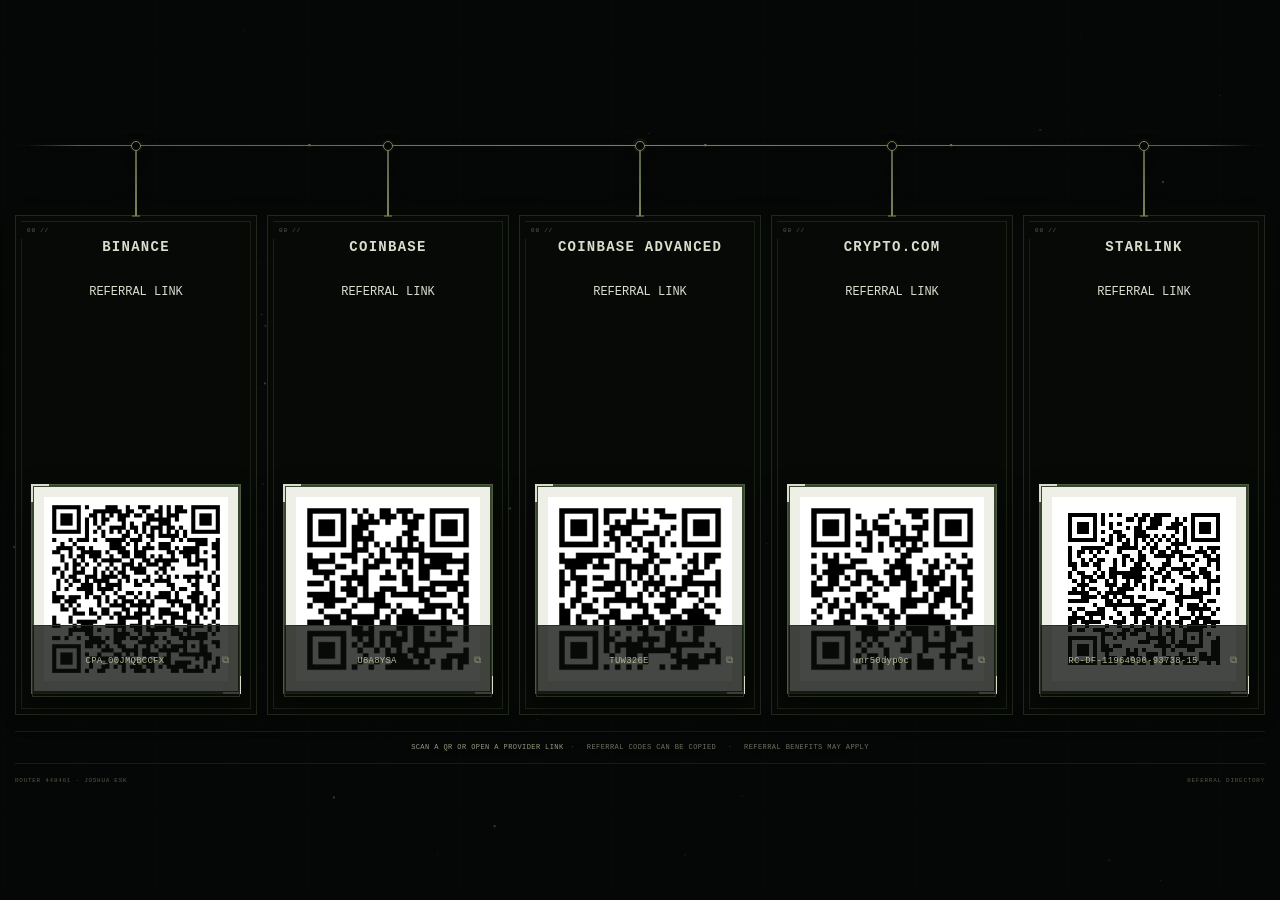
==== index.html @ d1a6f7de "Wire advanced visual interactions into site" ====
<!doctype html><html lang="en"><head><meta charset="utf-8"><meta name="viewport" content="width=device-width,initial-scale=1,viewport-fit=cover"><meta name="theme-color" content="#050706"><meta name="description" content="ROUTER 448461 referral directory. Scan or click a provider card to open provider links; referral codes can be copied directly."><link rel="canonical" href="https://router448461.com/"><meta property="og:title" content="ROUTER 448461"><meta property="og:description" content="Referral directory for provider links and referral codes."><meta property="og:type" content="website"><meta property="og:url" content="https://router448461.com/"><meta property="og:image" content="/og-image.svg"><meta property="og:image:alt" content="ROUTER 448461 referral directory network"><meta name="twitter:card" content="summary_large_image"><meta name="twitter:title" content="ROUTER 448461"><meta name="twitter:description" content="Referral directory for provider links and referral codes."><meta name="twitter:image" content="/og-image.svg"><link rel="stylesheet" href="/style.css"><link rel="stylesheet" href="/advanced.css"><link rel="icon" href="icon.svg" type="image/svg+xml"><link rel="apple-touch-icon" href="icon.svg"><title>ROUTER 448461</title></head><body><div class="scene" aria-hidden="true"><canvas id="net"></canvas></div><div class="shell"><main class="main"><section class="network" aria-label="Referral network"><div class="trunk"></div><div class="hub"></div><div class="cards"><article class="card"><span class="branch"></span><div class="inner"><div class="name">BINANCE</div><div class="type">REFERRAL LINK</div><div class="qr-wrap"><a class="qrplate" href="https://www.binance.com/activity/referral-entry/CPA?ref=CPA_00JMQBCCFX&utm_medium=app_share_link_sms" target="_blank" rel="noopener noreferrer" aria-label="Open Binance referral"><img src="qr/binance.png" alt="Binance referral QR"></a></div><button class="code" type="button" data-code="CPA_00JMQBCCFX" aria-label="Copy Binance referral code">CPA_00JMQBCCFX</button></div></article><article class="card"><span class="branch"></span><div class="inner"><div class="name">COINBASE</div><div class="type">REFERRAL LINK</div><div class="qr-wrap"><a class="qrplate" href="https://coinbase.com/join/U8A8YSA" target="_blank" rel="noopener noreferrer" aria-label="Open Coinbase referral"><img src="qr/coinbase.png" alt="Coinbase referral QR"></a></div><button class="code" type="button" data-code="U8A8YSA" aria-label="Copy Coinbase referral code">U8A8YSA</button></div></article><article class="card"><span class="branch"></span><div class="inner"><div class="name">COINBASE ADVANCED</div><div class="type">REFERRAL LINK</div><div class="qr-wrap"><a class="qrplate" href="https://advanced.coinbase.com/join/TUW326E" target="_blank" rel="noopener noreferrer" aria-label="Open Coinbase Advanced referral"><img src="qr/coinbase-advanced.png" alt="Coinbase Advanced QR"></a></div><button class="code" type="button" data-code="TUW326E" aria-label="Copy Coinbase Advanced referral code">TUW326E</button></div></article><article class="card"><span class="branch"></span><div class="inner"><div class="name">CRYPTO.COM</div><div class="type">REFERRAL LINK</div><div class="qr-wrap"><a class="qrplate" href="https://crypto.com/app/unr50dyp0c" target="_blank" rel="noopener noreferrer" aria-label="Open Crypto.com referral"><img src="qr/crypto-com.png" alt="Crypto.com referral QR"></a></div><button class="code" type="button" data-code="unr50dyp0c" aria-label="Copy Crypto.com referral code">unr50dyp0c</button></div></article><article class="card"><span class="branch"></span><div class="inner"><div class="name">STARLINK</div><div class="type">REFERRAL LINK</div><div class="qr-wrap"><a class="qrplate" href="https://starlink.com/?referral=RC-DF-11964990-93738-15&app_source=share" target="_blank" rel="noopener noreferrer" aria-label="Open Starlink referral"><img src="qr/starlink.svg" alt="Starlink referral QR"></a></div><button class="code" type="button" data-code="RC-DF-11964990-93738-15" aria-label="Copy Starlink referral code">RC-DF-11964990-93738-15</button></div></article></div></section><div class="trustbar"><strong>SCAN A QR OR OPEN A PROVIDER LINK</strong><span class="sep">·</span> REFERRAL CODES CAN BE COPIED <span class="sep">·</span> REFERRAL BENEFITS MAY APPLY</div><footer class="footer"><span>ROUTER 448461 · JOSHUA ESK</span><span>REFERRAL DIRECTORY</span></footer></main></div><script src="/background.js" defer></script><script src="/copy.js" defer></script></body></html>
---- style.css ----
:root{--bg:#050706;--panel:rgba(7,10,7,.985);--line:#526145;--field:#78845a;--text:#d8dece;--muted:#7d8774;--code:#aeb995;--soft:#69735e;--edge:#20281d;--edge2:#303c27}*{box-sizing:border-box}html,body{margin:0;min-height:100%;background:var(--bg);color:var(--text);font:12px/1.35 ui-monospace,SFMono-Regular,Menlo,Monaco,Consolas,"Liberation Mono","Courier New",monospace}body{overflow-x:hidden}a{color:inherit;text-decoration:none}button{font:inherit}.sr-only{position:absolute!important;width:1px!important;height:1px!important;padding:0!important;margin:-1px!important;overflow:hidden!important;clip:rect(0,0,0,0)!important;white-space:nowrap!important;border:0!important}.sr-status{position:absolute!important;width:1px!important;height:1px!important;padding:0!important;margin:-1px!important;overflow:hidden!important;clip:rect(0,0,0,0)!important;white-space:nowrap!important;border:0!important}.cards{padding:0;list-style:none}.scene{position:fixed;inset:0;z-index:0;pointer-events:none}.scene canvas{width:100%;height:100%;display:block}.shell{position:relative;z-index:2;width:min(1540px,calc(100% - 30px));min-height:100svh;margin:auto;display:flex;align-items:center}.main{width:100%;padding:52px 0 22px}.network{position:relative;padding-top:70px}.trunk{position:absolute;top:0;left:1%;right:1%;height:1px;background:linear-gradient(90deg,transparent,var(--line) 4%,var(--field) 50%,var(--line) 96%,transparent);box-shadow:0 0 10px rgba(110,128,80,.14);animation:draw 1s ease-out both}.hub{position:absolute;left:50%;top:-4px;width:8px;height:8px;margin-left:-4px;border:1px solid var(--field);border-radius:50%;background:var(--bg);box-shadow:0 0 0 3px rgba(89,103,71,.07),0 0 14px rgba(120,132,90,.16);animation:pulse 7s 1s ease-in-out infinite}.hub:after{content:"";position:absolute;inset:2px;background:var(--field);border-radius:50%;opacity:.65}.rail-slot{position:absolute;top:-70px;height:70px;width:2px;background:linear-gradient(var(--line),var(--field));transform:translateX(-50%);z-index:1;pointer-events:none;opacity:.46}.rail-slot:after{content:"";position:absolute;left:50%;top:0;width:8px;height:8px;border:1px solid var(--field);border-radius:50%;background:var(--bg);transform:translate(-50%,-50%);box-shadow:0 0 0 2px rgba(89,103,71,.05)}.rail-slot:before{content:"";position:absolute;left:50%;bottom:-1px;width:8px;height:2px;background:var(--field);transform:translateX(-50%);opacity:.4}.rail-left-1{left:3%}.rail-left-2{left:7%}.rail-right-1{left:93%}.rail-right-2{left:97%}.cards{display:grid;grid-template-columns:repeat(5,minmax(0,1fr));gap:10px;align-items:stretch;max-width:1500px;margin:0 auto}.card{position:relative;display:flex;min-width:0;width:100%;height:500px;border:1px solid var(--edge);background:var(--panel);overflow:visible;opacity:0;transform:translateY(12px);animation:settle .7s ease-out forwards;transition:transform .28s ease,border-color .3s ease,box-shadow .3s ease}.card:before{content:"00 //";position:absolute;top:11px;left:11px;z-index:4;color:#56624b;font-size:6px;letter-spacing:.13em;pointer-events:none}.card:after{content:"";position:absolute;inset:5px;pointer-events:none;border:1px solid rgba(65,80,51,.34);clip-path:polygon(0 0,18px 0,18px 1px,0 1px,0 18px,1px 18px,1px 0,100% 0,100% 18px,calc(100% - 1px) 18px,calc(100% - 1px) 1px,82px 1px,82px 0,100% 0,100% 100%,calc(100% - 82px) 100%,calc(100% - 82px) calc(100% - 1px),calc(100% - 1px) calc(100% - 1px),calc(100% - 1px) calc(100% - 18px),100% calc(100% - 18px),100% 100%,0 100%,0 calc(100% - 18px),1px calc(100% - 18px),1px calc(100% - 1px),82px calc(100% - 1px),82px 100%,0 100%)}.card:nth-child(1){animation-delay:.16s}.card:nth-child(2){animation-delay:.24s}.card:nth-child(3){animation-delay:.32s}.card:nth-child(4){animation-delay:.40s}.card:nth-child(5){animation-delay:.48s}.card:focus-visible{outline:1px solid var(--field);outline-offset:4px}.card:hover{transform:translateY(-4px);border-color:#4d5c40;box-shadow:0 20px 44px rgba(0,0,0,.46),0 0 22px rgba(86,104,64,.1)}.card:hover:before,.card:has(.qrplate:focus-visible):before,.card:has(.code:focus-visible):before{color:var(--field)}.branch{position:absolute;top:-70px;left:50%;height:70px;width:2px;background:linear-gradient(var(--line),var(--field));transform:translateX(-50%);z-index:1;pointer-events:none;transition:filter .3s ease}.branch:after{content:"";position:absolute;left:50%;top:0;width:8px;height:8px;border:1px solid var(--field);border-radius:50%;background:var(--bg);transform:translate(-50%,-50%);box-shadow:0 0 0 2px rgba(89,103,71,.06)}.branch:before{content:"";position:absolute;left:50%;bottom:-1px;width:8px;height:2px;background:var(--field);transform:translateX(-50%);opacity:.55}.card:hover .branch{filter:drop-shadow(0 0 4px rgba(120,132,90,.65))}.card:hover .branch:after,.card:hover .branch:before{box-shadow:0 0 11px rgba(120,132,90,.55)}.inner{display:grid;grid-template-rows:48px 1fr 72px;flex:1;min-width:0;width:100%;padding:20px 16px 17px;text-align:center;position:relative;z-index:2}.name,.qr-wrap,.code{width:100%;min-width:0}.name{height:48px;font-size:14px;font-weight:600;letter-spacing:.09em;display:flex;align-items:flex-start;justify-content:center;white-space:normal;overflow:hidden;line-height:1.3;padding:2px 6px}.qr-wrap{display:flex;align-items:center;justify-content:center;min-height:0;padding:8px 0}.qrplate{position:relative;display:flex;align-items:center;justify-content:center;width:100%;height:auto;aspect-ratio:1;padding:10px;background:#eef0e8;border:2px solid #394630;box-shadow:0 0 0 1px #4d5a3f,0 12px 28px rgba(0,0,0,.44);transition:border-color .25s ease,box-shadow .25s ease,transform .25s ease}.qrplate:before,.qrplate:after{content:"";position:absolute;width:16px;height:16px;border-color:#71805a}.qrplate:before{left:-3px;top:-3px;border-left:2px solid;border-top:2px solid}.qrplate:after{right:-3px;bottom:-3px;border-right:2px solid;border-bottom:2px solid}.qrplate img{display:block;width:100%;height:100%;object-fit:contain}.qrplate:focus-visible{outline:2px solid var(--field);outline-offset:4px}.card:hover .qrplate{border-color:var(--field);box-shadow:0 0 0 1px #66764d,0 0 24px rgba(93,112,67,.16),0 14px 29px rgba(0,0,0,.46);transform:scale(1.012)}.code{position:relative;display:flex;align-items:center;justify-content:center;height:72px;margin:0;padding:8px 32px 8px 10px;border:1px solid #273020;background:rgba(10,14,9,.76);color:var(--code);font:9px/1.35 ui-monospace,SFMono-Regular,Menlo,Monaco,Consolas,"Liberation Mono","Courier New",monospace;letter-spacing:.025em;white-space:normal;overflow-wrap:anywhere;text-align:center;cursor:pointer;appearance:none;transition:border-color .25s ease,color .25s ease,background .25s ease}.code:after{content:"⧉";position:absolute;right:10px;top:50%;transform:translateY(-50%);font-size:10px;opacity:.62}.code:hover,.code:focus-visible{border-color:#61704c;color:#d0d8bc;background:rgba(16,21,13,.92);outline:none}.code:focus-visible{box-shadow:0 0 0 2px rgba(120,132,90,.18)}.code.copied{border-color:var(--field);color:#e0e7cd;background:rgba(25,32,19,.96)}.code.copy-failed{border-color:#6b6b4f;color:#d8d8a9}.trustbar{margin:16px auto 0;max-width:1500px;border-top:1px solid #171d15;border-bottom:1px solid #171d15;padding:10px 12px;text-align:center;color:var(--soft);font-size:7px;letter-spacing:.06em;line-height:1.5;white-space:nowrap;overflow:hidden}.trustbar strong{color:#909b7e;font-weight:500}.trustbar .sep{margin:0 7px;color:#3f4936}.footer{margin:13px auto 0;display:flex;justify-content:space-between;gap:20px;max-width:1500px;color:#59634f;font-size:6px;letter-spacing:.12em;text-transform:uppercase}.footer span:last-child{text-align:right}@media(max-width:920px){.shell{width:min(800px,calc(100% - 20px))}.cards{grid-template-columns:repeat(2,minmax(0,1fr));gap:16px;row-gap:82px}.card{height:500px}.trustbar{white-space:normal}.footer{padding:0 4px}}@media(max-width:600px){.shell{width:calc(100% - 14px)}.main{padding:32px 0 20px}.network{padding-top:0}.trunk,.rail-slot{display:none}.hub{position:relative;left:50%;top:auto;display:block;margin:0 0 18px -4px}.cards{display:flex;flex-direction:column;gap:18px}.card{width:min(420px,97%);height:470px}.branch{top:-18px;height:18px}.inner{grid-template-rows:46px 1fr 72px;padding:17px 14px 16px}.qr-wrap{padding:8px 0}.code{height:72px;font-size:8px}.trustbar{font-size:7px;padding:10px 9px;white-space:normal}.footer{flex-direction:column;align-items:center;text-align:center;margin-top:16px}.footer span:last-child{text-align:center}}@media(max-width:390px){.card{width:99%;height:450px}.code{font-size:7px}}@media(hover:none){.card:hover,.card:hover .qrplate{transform:none}.card:hover{box-shadow:none}.card:hover .branch{filter:none}.card:hover .qrplate{box-shadow:0 0 0 1px #4d5a3f,0 12px 28px rgba(0,0,0,.44)}}@media(prefers-reduced-motion:reduce){.trunk,.hub,.card{animation:none!important}.card{opacity:1!important;transform:none!important}.card:hover,.card:hover .qrplate{transform:none!important;box-shadow:none!important}.card:hover{transform:none!important}}
@keyframes settle{from{opacity:0;transform:translateY(12px)}to{opacity:1;transform:translateY(0)}}
@keyframes draw{from{transform:scaleX(0);transform-origin:center}to{transform:scaleX(1);transform-origin:center}}
@keyframes pulse{0%,100%{transform:scale(1);opacity:.82}50%{transform:scale(1.18);opacity:1}}
---- advanced.css ----
.card{will-change:transform,box-shadow,border-color}.card:after{transition:border-color .3s ease,opacity .3s ease}.card.proximity{transform:translateY(-2px);border-color:#536347;box-shadow:0 15px 38px rgba(0,0,0,.4),0 0 26px rgba(86,104,64,.14)}.card.proximity .branch{filter:drop-shadow(0 0 5px rgba(120,132,90,.72))}.card.proximity .branch:after,.card.proximity .branch:before{box-shadow:0 0 13px rgba(120,132,90,.58)}.card.proximity .qrplate{border-color:#667653;box-shadow:0 0 0 1px #74805d,0 0 26px rgba(93,112,67,.2),0 14px 30px rgba(0,0,0,.48)}.card.proximity .code{border-color:#4f5e3e;background:rgba(15,20,12,.9)}.hub{transition:box-shadow .3s ease,transform .3s ease}.network:has(.card.proximity) .hub{box-shadow:0 0 0 4px rgba(89,103,71,.08),0 0 20px rgba(120,132,90,.28)}.network:has(.card.proximity) .trunk{box-shadow:0 0 14px rgba(110,128,80,.2)}.cards:focus-within .card:not(:focus-within){opacity:.72}.qrplate:focus-visible,.code:focus-visible{outline:1px solid var(--field);outline-offset:3px}.footer{opacity:.9}.main{filter:drop-shadow(0 0 14px rgba(64,80,47,.03))}@media(prefers-reduced-motion:reduce){.card.proximity{transform:none}.network:has(.card.proximity) .hub{transform:none}}
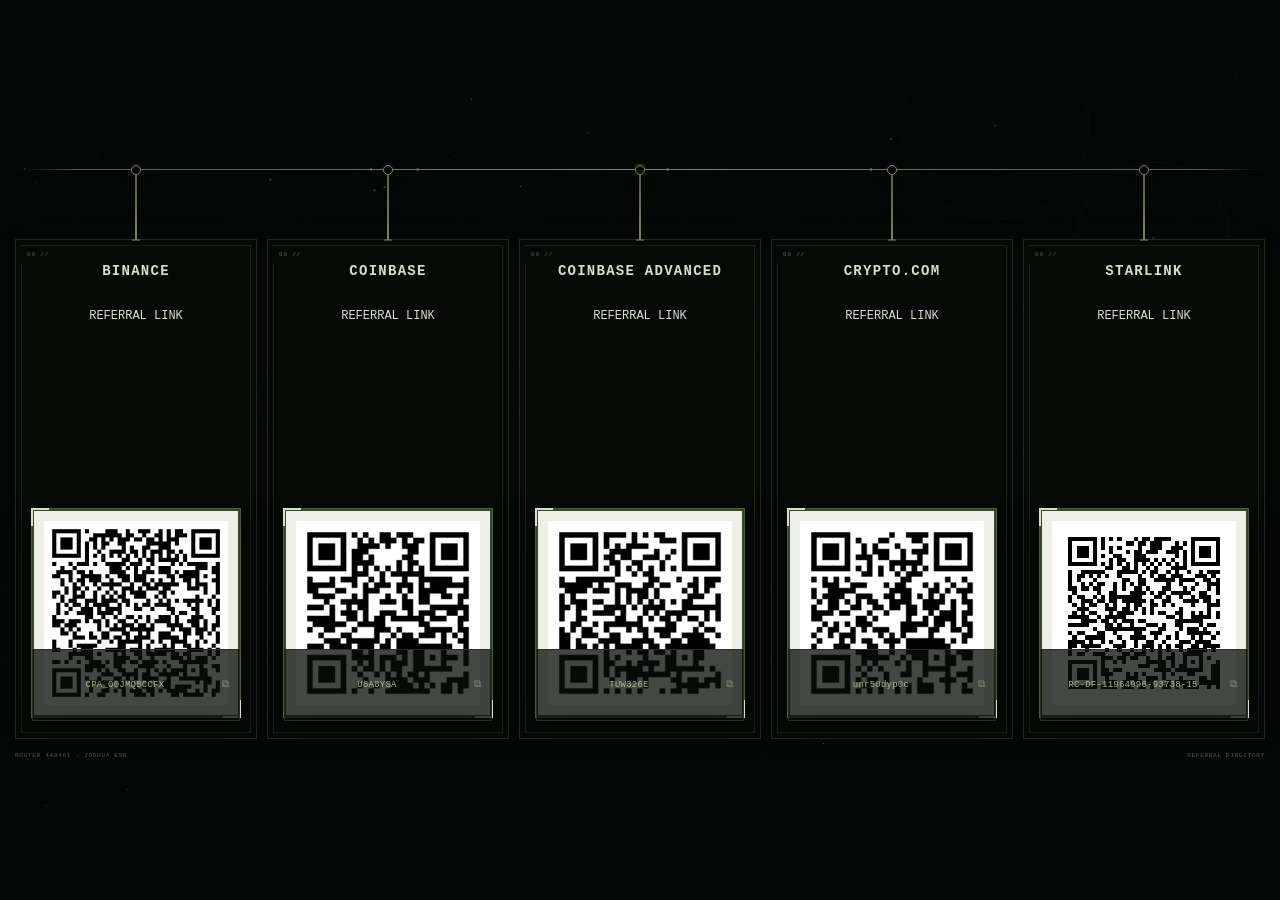
==== commit f44991ae: "Remove trust bar from site UI" ====
--- a/index.html
+++ b/index.html
@@ -1 +1 @@
-<!doctype html><html lang="en"><head><meta charset="utf-8"><meta name="viewport" content="width=device-width,initial-scale=1,viewport-fit=cover"><meta name="theme-color" content="#050706"><meta name="description" content="ROUTER 448461 referral directory. Scan or click a provider card to open provider links; referral codes can be copied directly."><link rel="canonical" href="https://router448461.com/"><meta property="og:title" content="ROUTER 448461"><meta property="og:description" content="Referral directory for provider links and referral codes."><meta property="og:type" content="website"><meta property="og:url" content="https://router448461.com/"><meta property="og:image" content="/og-image.svg"><meta property="og:image:alt" content="ROUTER 448461 referral directory network"><meta name="twitter:card" content="summary_large_image"><meta name="twitter:title" content="ROUTER 448461"><meta name="twitter:description" content="Referral directory for provider links and referral codes."><meta name="twitter:image" content="/og-image.svg"><link rel="stylesheet" href="/style.css"><link rel="stylesheet" href="/advanced.css"><link rel="icon" href="icon.svg" type="image/svg+xml"><link rel="apple-touch-icon" href="icon.svg"><title>ROUTER 448461</title></head><body><div class="scene" aria-hidden="true"><canvas id="net"></canvas></div><div class="shell"><main class="main"><section class="network" aria-label="Referral network"><div class="trunk"></div><div class="hub"></div><div class="cards"><article class="card"><span class="branch"></span><div class="inner"><div class="name">BINANCE</div><div class="type">REFERRAL LINK</div><div class="qr-wrap"><a class="qrplate" href="https://www.binance.com/activity/referral-entry/CPA?ref=CPA_00JMQBCCFX&utm_medium=app_share_link_sms" target="_blank" rel="noopener noreferrer" aria-label="Open Binance referral"><img src="qr/binance.png" alt="Binance referral QR"></a></div><button class="code" type="button" data-code="CPA_00JMQBCCFX" aria-label="Copy Binance referral code">CPA_00JMQBCCFX</button></div></article><article class="card"><span class="branch"></span><div class="inner"><div class="name">COINBASE</div><div class="type">REFERRAL LINK</div><div class="qr-wrap"><a class="qrplate" href="https://coinbase.com/join/U8A8YSA" target="_blank" rel="noopener noreferrer" aria-label="Open Coinbase referral"><img src="qr/coinbase.png" alt="Coinbase referral QR"></a></div><button class="code" type="button" data-code="U8A8YSA" aria-label="Copy Coinbase referral code">U8A8YSA</button></div></article><article class="card"><span class="branch"></span><div class="inner"><div class="name">COINBASE ADVANCED</div><div class="type">REFERRAL LINK</div><div class="qr-wrap"><a class="qrplate" href="https://advanced.coinbase.com/join/TUW326E" target="_blank" rel="noopener noreferrer" aria-label="Open Coinbase Advanced referral"><img src="qr/coinbase-advanced.png" alt="Coinbase Advanced QR"></a></div><button class="code" type="button" data-code="TUW326E" aria-label="Copy Coinbase Advanced referral code">TUW326E</button></div></article><article class="card"><span class="branch"></span><div class="inner"><div class="name">CRYPTO.COM</div><div class="type">REFERRAL LINK</div><div class="qr-wrap"><a class="qrplate" href="https://crypto.com/app/unr50dyp0c" target="_blank" rel="noopener noreferrer" aria-label="Open Crypto.com referral"><img src="qr/crypto-com.png" alt="Crypto.com referral QR"></a></div><button class="code" type="button" data-code="unr50dyp0c" aria-label="Copy Crypto.com referral code">unr50dyp0c</button></div></article><article class="card"><span class="branch"></span><div class="inner"><div class="name">STARLINK</div><div class="type">REFERRAL LINK</div><div class="qr-wrap"><a class="qrplate" href="https://starlink.com/?referral=RC-DF-11964990-93738-15&app_source=share" target="_blank" rel="noopener noreferrer" aria-label="Open Starlink referral"><img src="qr/starlink.svg" alt="Starlink referral QR"></a></div><button class="code" type="button" data-code="RC-DF-11964990-93738-15" aria-label="Copy Starlink referral code">RC-DF-11964990-93738-15</button></div></article></div></section><div class="trustbar"><strong>SCAN A QR OR OPEN A PROVIDER LINK</strong><span class="sep">·</span> REFERRAL CODES CAN BE COPIED <span class="sep">·</span> REFERRAL BENEFITS MAY APPLY</div><footer class="footer"><span>ROUTER 448461 · JOSHUA ESK</span><span>REFERRAL DIRECTORY</span></footer></main></div><script src="/background.js" defer></script><script src="/copy.js" defer></script></body></html>+<!doctype html><html lang="en"><head><meta charset="utf-8"><meta name="viewport" content="width=device-width,initial-scale=1,viewport-fit=cover"><meta name="theme-color" content="#050706"><meta name="description" content="ROUTER 448461 referral directory. Scan or click a provider card to open provider links; referral codes can be copied directly."><link rel="canonical" href="https://router448461.com/"><meta property="og:title" content="ROUTER 448461"><meta property="og:description" content="Referral directory for provider links and referral codes."><meta property="og:type" content="website"><meta property="og:url" content="https://router448461.com/"><meta property="og:image" content="/og-image.svg"><meta property="og:image:alt" content="ROUTER 448461 referral directory network"><meta name="twitter:card" content="summary_large_image"><meta name="twitter:title" content="ROUTER 448461"><meta name="twitter:description" content="Referral directory for provider links and referral codes."><meta name="twitter:image" content="/og-image.svg"><link rel="stylesheet" href="/style.css"><link rel="stylesheet" href="/advanced.css"><link rel="icon" href="icon.svg" type="image/svg+xml"><link rel="apple-touch-icon" href="icon.svg"><title>ROUTER 448461</title></head><body><div class="scene" aria-hidden="true"><canvas id="net"></canvas></div><div class="shell"><main class="main"><section class="network" aria-label="Referral network"><div class="trunk"></div><div class="hub"></div><div class="cards"><article class="card"><span class="branch"></span><div class="inner"><div class="name">BINANCE</div><div class="type">REFERRAL LINK</div><div class="qr-wrap"><a class="qrplate" href="https://www.binance.com/activity/referral-entry/CPA?ref=CPA_00JMQBCCFX&utm_medium=app_share_link_sms" target="_blank" rel="noopener noreferrer" aria-label="Open Binance referral"><img src="qr/binance.png" alt="Binance referral QR"></a></div><button class="code" type="button" data-code="CPA_00JMQBCCFX" aria-label="Copy Binance referral code">CPA_00JMQBCCFX</button></div></article><article class="card"><span class="branch"></span><div class="inner"><div class="name">COINBASE</div><div class="type">REFERRAL LINK</div><div class="qr-wrap"><a class="qrplate" href="https://coinbase.com/join/U8A8YSA" target="_blank" rel="noopener noreferrer" aria-label="Open Coinbase referral"><img src="qr/coinbase.png" alt="Coinbase referral QR"></a></div><button class="code" type="button" data-code="U8A8YSA" aria-label="Copy Coinbase referral code">U8A8YSA</button></div></article><article class="card"><span class="branch"></span><div class="inner"><div class="name">COINBASE ADVANCED</div><div class="type">REFERRAL LINK</div><div class="qr-wrap"><a class="qrplate" href="https://advanced.coinbase.com/join/TUW326E" target="_blank" rel="noopener noreferrer" aria-label="Open Coinbase Advanced referral"><img src="qr/coinbase-advanced.png" alt="Coinbase Advanced QR"></a></div><button class="code" type="button" data-code="TUW326E" aria-label="Copy Coinbase Advanced referral code">TUW326E</button></div></article><article class="card"><span class="branch"></span><div class="inner"><div class="name">CRYPTO.COM</div><div class="type">REFERRAL LINK</div><div class="qr-wrap"><a class="qrplate" href="https://crypto.com/app/unr50dyp0c" target="_blank" rel="noopener noreferrer" aria-label="Open Crypto.com referral"><img src="qr/crypto-com.png" alt="Crypto.com referral QR"></a></div><button class="code" type="button" data-code="unr50dyp0c" aria-label="Copy Crypto.com referral code">unr50dyp0c</button></div></article><article class="card"><span class="branch"></span><div class="inner"><div class="name">STARLINK</div><div class="type">REFERRAL LINK</div><div class="qr-wrap"><a class="qrplate" href="https://starlink.com/?referral=RC-DF-11964990-93738-15&app_source=share" target="_blank" rel="noopener noreferrer" aria-label="Open Starlink referral"><img src="qr/starlink.svg" alt="Starlink referral QR"></a></div><button class="code" type="button" data-code="RC-DF-11964990-93738-15" aria-label="Copy Starlink referral code">RC-DF-11964990-93738-15</button></div></article></div></section><footer class="footer"><span>ROUTER 448461 · JOSHUA ESK</span><span>REFERRAL DIRECTORY</span></footer></main></div><script src="/background.js" defer></script><script src="/copy.js" defer></script></body></html>
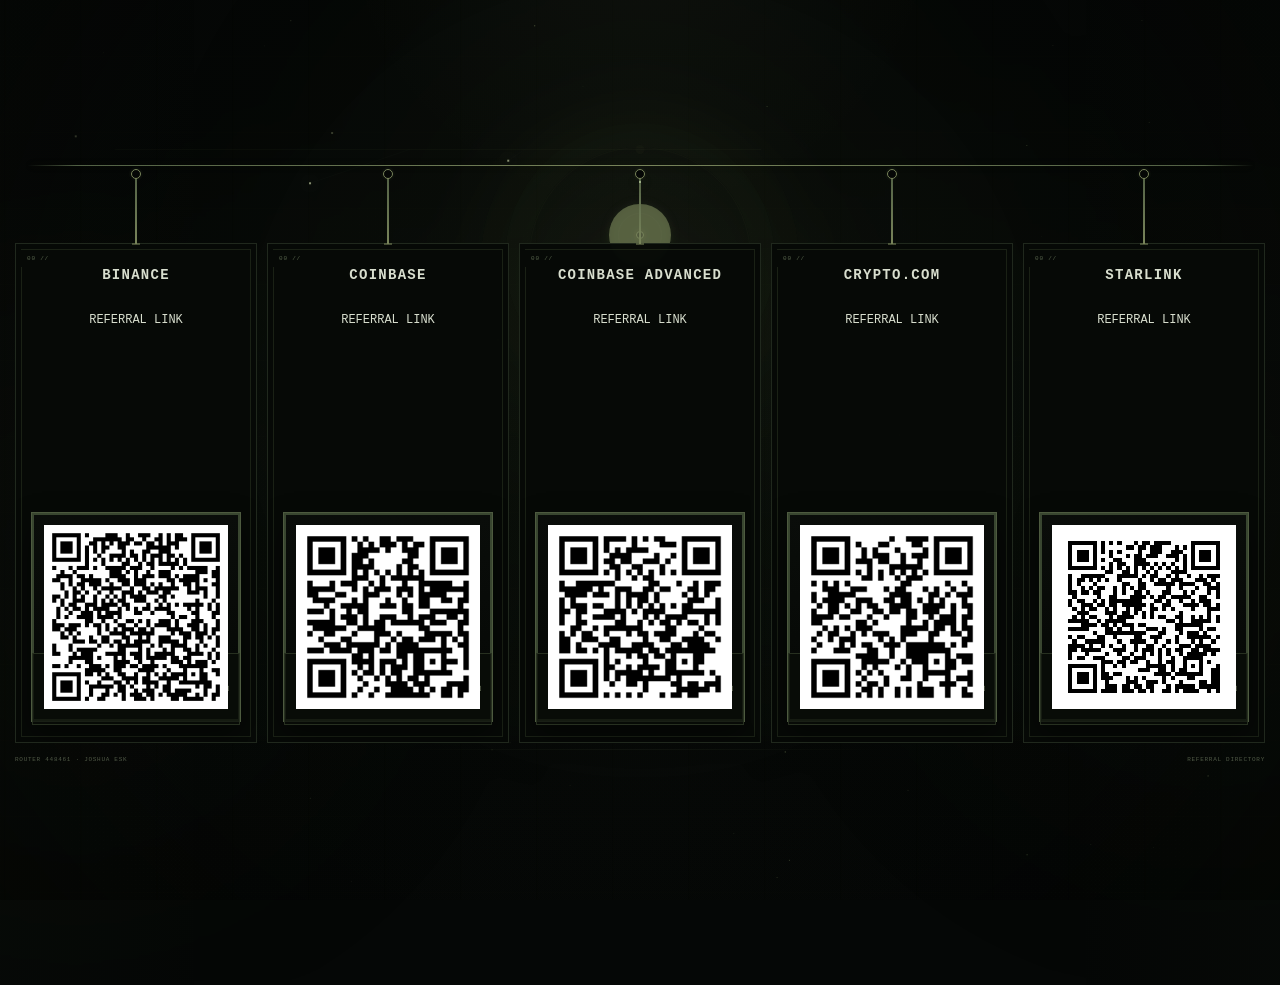
==== commit aa0d6e4a: "Add web manifest and application icon metadata" ====
--- a/index.html
+++ b/index.html
@@ -1 +1 @@
-<!doctype html><html lang="en"><head><meta charset="utf-8"><meta name="viewport" content="width=device-width,initial-scale=1,viewport-fit=cover"><meta name="theme-color" content="#050706"><meta name="description" content="ROUTER 448461 referral directory. Scan or click a provider card to open provider links; referral codes can be copied directly."><link rel="canonical" href="https://router448461.com/"><meta property="og:title" content="ROUTER 448461"><meta property="og:description" content="Referral directory for provider links and referral codes."><meta property="og:type" content="website"><meta property="og:url" content="https://router448461.com/"><meta property="og:image" content="/og-image.svg"><meta property="og:image:alt" content="ROUTER 448461 referral directory network"><meta name="twitter:card" content="summary_large_image"><meta name="twitter:title" content="ROUTER 448461"><meta name="twitter:description" content="Referral directory for provider links and referral codes."><meta name="twitter:image" content="/og-image.svg"><link rel="stylesheet" href="/style.css"><link rel="stylesheet" href="/advanced.css"><link rel="icon" href="icon.svg" type="image/svg+xml"><link rel="apple-touch-icon" href="icon.svg"><title>ROUTER 448461</title></head><body><div class="scene" aria-hidden="true"><canvas id="net"></canvas></div><div class="shell"><main class="main"><section class="network" aria-label="Referral network"><div class="trunk"></div><div class="hub"></div><div class="cards"><article class="card"><span class="branch"></span><div class="inner"><div class="name">BINANCE</div><div class="type">REFERRAL LINK</div><div class="qr-wrap"><a class="qrplate" href="https://www.binance.com/activity/referral-entry/CPA?ref=CPA_00JMQBCCFX&utm_medium=app_share_link_sms" target="_blank" rel="noopener noreferrer" aria-label="Open Binance referral"><img src="qr/binance.png" alt="Binance referral QR"></a></div><button class="code" type="button" data-code="CPA_00JMQBCCFX" aria-label="Copy Binance referral code">CPA_00JMQBCCFX</button></div></article><article class="card"><span class="branch"></span><div class="inner"><div class="name">COINBASE</div><div class="type">REFERRAL LINK</div><div class="qr-wrap"><a class="qrplate" href="https://coinbase.com/join/U8A8YSA" target="_blank" rel="noopener noreferrer" aria-label="Open Coinbase referral"><img src="qr/coinbase.png" alt="Coinbase referral QR"></a></div><button class="code" type="button" data-code="U8A8YSA" aria-label="Copy Coinbase referral code">U8A8YSA</button></div></article><article class="card"><span class="branch"></span><div class="inner"><div class="name">COINBASE ADVANCED</div><div class="type">REFERRAL LINK</div><div class="qr-wrap"><a class="qrplate" href="https://advanced.coinbase.com/join/TUW326E" target="_blank" rel="noopener noreferrer" aria-label="Open Coinbase Advanced referral"><img src="qr/coinbase-advanced.png" alt="Coinbase Advanced QR"></a></div><button class="code" type="button" data-code="TUW326E" aria-label="Copy Coinbase Advanced referral code">TUW326E</button></div></article><article class="card"><span class="branch"></span><div class="inner"><div class="name">CRYPTO.COM</div><div class="type">REFERRAL LINK</div><div class="qr-wrap"><a class="qrplate" href="https://crypto.com/app/unr50dyp0c" target="_blank" rel="noopener noreferrer" aria-label="Open Crypto.com referral"><img src="qr/crypto-com.png" alt="Crypto.com referral QR"></a></div><button class="code" type="button" data-code="unr50dyp0c" aria-label="Copy Crypto.com referral code">unr50dyp0c</button></div></article><article class="card"><span class="branch"></span><div class="inner"><div class="name">STARLINK</div><div class="type">REFERRAL LINK</div><div class="qr-wrap"><a class="qrplate" href="https://starlink.com/?referral=RC-DF-11964990-93738-15&app_source=share" target="_blank" rel="noopener noreferrer" aria-label="Open Starlink referral"><img src="qr/starlink.svg" alt="Starlink referral QR"></a></div><button class="code" type="button" data-code="RC-DF-11964990-93738-15" aria-label="Copy Starlink referral code">RC-DF-11964990-93738-15</button></div></article></div></section><footer class="footer"><span>ROUTER 448461 · JOSHUA ESK</span><span>REFERRAL DIRECTORY</span></footer></main></div><script src="/background.js" defer></script><script src="/copy.js" defer></script></body></html>+<!doctype html><html lang="en"><head><meta charset="utf-8"><meta name="viewport" content="width=device-width,initial-scale=1,viewport-fit=cover"><meta name="theme-color" content="#050706"><meta name="description" content="ROUTER 448461 referral directory. Scan or click a provider card to open provider links; referral codes can be copied directly."><link rel="canonical" href="https://router448461.com/"><meta property="og:title" content="ROUTER 448461"><meta property="og:description" content="Referral directory for provider links and referral codes."><meta property="og:type" content="website"><meta property="og:url" content="https://router448461.com/"><meta property="og:image" content="/og-image.svg"><meta property="og:image:alt" content="ROUTER 448461 referral directory network"><meta name="twitter:card" content="summary_large_image"><meta name="twitter:title" content="ROUTER 448461"><meta name="twitter:description" content="Referral directory for provider links and referral codes."><meta name="twitter:image" content="/og-image.svg"><link rel="manifest" href="/site.webmanifest"><link rel="stylesheet" href="/style.css"><link rel="stylesheet" href="/advanced.css"><link rel="icon" href="icon.svg" type="image/svg+xml"><link rel="icon" href="icon-maskable.svg" type="image/svg+xml" sizes="any"><link rel="apple-touch-icon" href="icon.svg"><title>ROUTER 448461</title></head><body><div class="scene" aria-hidden="true"><canvas id="net"></canvas></div><div class="shell"><main class="main"><section class="network" aria-label="Referral network"><div class="trunk"></div><div class="hub"></div><div class="cards"><article class="card"><span class="branch"></span><div class="inner"><div class="name">BINANCE</div><div class="type">REFERRAL LINK</div><div class="qr-wrap"><a class="qrplate" href="https://www.binance.com/activity/referral-entry/CPA?ref=CPA_00JMQBCCFX&utm_medium=app_share_link_sms" target="_blank" rel="noopener noreferrer" aria-label="Open Binance referral"><img src="qr/binance.png" alt="Binance referral QR"></a></div><button class="code" type="button" data-code="CPA_00JMQBCCFX" aria-label="Copy Binance referral code">CPA_00JMQBCCFX</button></div></article><article class="card"><span class="branch"></span><div class="inner"><div class="name">COINBASE</div><div class="type">REFERRAL LINK</div><div class="qr-wrap"><a class="qrplate" href="https://coinbase.com/join/U8A8YSA" target="_blank" rel="noopener noreferrer" aria-label="Open Coinbase referral"><img src="qr/coinbase.png" alt="Coinbase referral QR"></a></div><button class="code" type="button" data-code="U8A8YSA" aria-label="Copy Coinbase referral code">U8A8YSA</button></div></article><article class="card"><span class="branch"></span><div class="inner"><div class="name">COINBASE ADVANCED</div><div class="type">REFERRAL LINK</div><div class="qr-wrap"><a class="qrplate" href="https://advanced.coinbase.com/join/TUW326E" target="_blank" rel="noopener noreferrer" aria-label="Open Coinbase Advanced referral"><img src="qr/coinbase-advanced.png" alt="Coinbase Advanced QR"></a></div><button class="code" type="button" data-code="TUW326E" aria-label="Copy Coinbase Advanced referral code">TUW326E</button></div></article><article class="card"><span class="branch"></span><div class="inner"><div class="name">CRYPTO.COM</div><div class="type">REFERRAL LINK</div><div class="qr-wrap"><a class="qrplate" href="https://crypto.com/app/unr50dyp0c" target="_blank" rel="noopener noreferrer" aria-label="Open Crypto.com referral"><img src="qr/crypto-com.png" alt="Crypto.com referral QR"></a></div><button class="code" type="button" data-code="unr50dyp0c" aria-label="Copy Crypto.com referral code">unr50dyp0c</button></div></article><article class="card"><span class="branch"></span><div class="inner"><div class="name">STARLINK</div><div class="type">REFERRAL LINK</div><div class="qr-wrap"><a class="qrplate" href="https://starlink.com/?referral=RC-DF-11964990-93738-15&app_source=share" target="_blank" rel="noopener noreferrer" aria-label="Open Starlink referral"><img src="qr/starlink.svg" alt="Starlink referral QR"></a></div><button class="code" type="button" data-code="RC-DF-11964990-93738-15" aria-label="Copy Starlink referral code">RC-DF-11964990-93738-15</button></div></article></div></section><footer class="footer"><span>ROUTER 448461 · JOSHUA ESK</span><span>REFERRAL DIRECTORY</span></footer></main></div><script src="/background.js" defer></script><script src="/copy.js" defer></script></body></html>
--- a/advanced.css
+++ b/advanced.css
@@ -1 +1 @@
-.card{will-change:transform,box-shadow,border-color}.card:after{transition:border-color .3s ease,opacity .3s ease}.card.proximity{transform:translateY(-2px);border-color:#536347;box-shadow:0 15px 38px rgba(0,0,0,.4),0 0 26px rgba(86,104,64,.14)}.card.proximity .branch{filter:drop-shadow(0 0 5px rgba(120,132,90,.72))}.card.proximity .branch:after,.card.proximity .branch:before{box-shadow:0 0 13px rgba(120,132,90,.58)}.card.proximity .qrplate{border-color:#667653;box-shadow:0 0 0 1px #74805d,0 0 26px rgba(93,112,67,.2),0 14px 30px rgba(0,0,0,.48)}.card.proximity .code{border-color:#4f5e3e;background:rgba(15,20,12,.9)}.hub{transition:box-shadow .3s ease,transform .3s ease}.network:has(.card.proximity) .hub{box-shadow:0 0 0 4px rgba(89,103,71,.08),0 0 20px rgba(120,132,90,.28)}.network:has(.card.proximity) .trunk{box-shadow:0 0 14px rgba(110,128,80,.2)}.cards:focus-within .card:not(:focus-within){opacity:.72}.qrplate:focus-visible,.code:focus-visible{outline:1px solid var(--field);outline-offset:3px}.footer{opacity:.9}.main{filter:drop-shadow(0 0 14px rgba(64,80,47,.03))}@media(prefers-reduced-motion:reduce){.card.proximity{transform:none}.network:has(.card.proximity) .hub{transform:none}}+.main{position:relative;isolation:isolate}.main:before,.main:after{content:"";position:absolute;inset:-22vh -18vw;pointer-events:none;z-index:-1}.main:before{background:radial-gradient(circle at 50% 34%,rgba(111,132,79,.11) 0,rgba(71,88,52,.045) 20%,transparent 48%),radial-gradient(circle at 17% 62%,rgba(89,112,66,.045),transparent 34%),radial-gradient(circle at 83% 58%,rgba(89,112,66,.04),transparent 35%);filter:blur(8px);opacity:.9}.main:after{background:linear-gradient(90deg,transparent 0,rgba(92,113,70,.025) 12%,transparent 25%,transparent 75%,rgba(92,113,70,.025) 88%,transparent 100%),radial-gradient(circle at 50% 0,rgba(150,166,119,.045),transparent 22%);mix-blend-mode:screen}.scene:after{content:"";position:fixed;inset:0;pointer-events:none;background:radial-gradient(circle at 50% 42%,transparent 0,transparent 48%,rgba(0,0,0,.18) 82%,rgba(0,0,0,.42) 100%);z-index:1}.card{will-change:transform,box-shadow,border-color;backdrop-filter:blur(3px);transform-style:preserve-3d}.card:after{transition:border-color .3s ease,opacity .3s ease}.card:before{animation:edgeFlicker 9s ease-in-out infinite}.card.proximity{transform:translateY(-2px) perspective(900px) rotateX(.35deg);border-color:#536347;box-shadow:0 15px 38px rgba(0,0,0,.4),0 0 26px rgba(86,104,64,.14)}.card.proximity .branch{filter:drop-shadow(0 0 5px rgba(120,132,90,.72))}.card.proximity .branch:after,.card.proximity .branch:before{box-shadow:0 0 13px rgba(120,132,90,.58)}.card.proximity .qrplate{border-color:#667653;box-shadow:0 0 0 1px #74805d,0 0 26px rgba(93,112,67,.2),0 14px 30px rgba(0,0,0,.48)}.card.proximity .qrplate:before,.card.proximity .qrplate:after{filter:drop-shadow(0 0 4px rgba(130,151,96,.32))}.card.proximity .code{border-color:#4f5e3e;background:rgba(15,20,12,.9)}.hub{position:relative;transition:box-shadow .3s ease,transform .3s ease;filter:drop-shadow(0 0 5px rgba(126,145,91,.18))}.hub:before,.hub:after{content:"";position:absolute;inset:-12px;border:1px solid rgba(144,165,104,.13);border-radius:50%;pointer-events:none}.hub:before{inset:-19px;border-color:rgba(112,135,83,.075);animation:hubOrbit 10s linear infinite}.hub:after{inset:-28px;border-color:rgba(101,122,75,.04);animation:hubBreath 6s ease-in-out infinite}.network:before{content:"";position:absolute;left:50%;top:-18px;width:220px;height:220px;transform:translateX(-50%);border:1px solid rgba(108,129,77,.045);border-radius:50%;box-shadow:0 0 0 24px rgba(87,103,64,.014),0 0 0 48px rgba(87,103,64,.009);pointer-events:none;animation:ringBreathe 8s ease-in-out infinite}.network:after{content:"";position:absolute;left:50%;top:16px;width:2px;height:2px;transform:translateX(-50%);background:#b6c99a;box-shadow:0 0 12px rgba(182,201,154,.5),0 0 26px rgba(127,151,92,.18);border-radius:50%;pointer-events:none}.network:has(.card.proximity) .hub{transform:scale(1.08);box-shadow:0 0 0 4px rgba(89,103,71,.08),0 0 20px rgba(120,132,90,.28),0 0 40px rgba(106,127,78,.12)}.network:has(.card.proximity) .trunk{box-shadow:0 0 14px rgba(110,128,80,.2)}.network:has(.card.proximity) .hub:before{border-color:rgba(148,170,109,.25)}.network:has(.card:nth-child(1).proximity) .hub:before{transform:rotate(-12deg)}.network:has(.card:nth-child(2).proximity) .hub:before{transform:rotate(-6deg)}.network:has(.card:nth-child(3).proximity) .hub:before{transform:rotate(0)}.network:has(.card:nth-child(4).proximity) .hub:before{transform:rotate(6deg)}.network:has(.card:nth-child(5).proximity) .hub:before{transform:rotate(12deg)}.cards:focus-within .card:not(:focus-within){opacity:.72}.card:nth-child(1) .inner{clip-path:polygon(0 0,100% 0,100% 96%,96% 100%,0 100%)}.card:nth-child(2) .inner{clip-path:polygon(0 0,96% 0,100% 4%,100% 100%,0 100%)}.card:nth-child(3) .inner{clip-path:polygon(0 0,100% 0,96% 4%,96% 96%,100% 100%,0 100%)}.card:nth-child(4) .inner{clip-path:polygon(4% 0,100% 0,100% 100%,0 100%,0 4%)}.card:nth-child(5) .inner{clip-path:polygon(0 0,100% 0,100% 100%,4% 100%,0 96%)}.qrplate{overflow:hidden;position:relative}.qrplate:global{}.qrplate:after{animation:cornerPulse 4.5s ease-in-out infinite}.qrplate:before{animation:cornerPulse 4.5s 1.8s ease-in-out infinite}.qrplate span{position:relative}.qrplate img{position:relative;z-index:1}.qrplate::marker{display:none}.qrplate{background:linear-gradient(180deg,rgba(255,255,255,.018),rgba(0,0,0,.06))}.qrplate::after{content:"";position:absolute;left:8%;right:8%;top:-20%;height:1px;background:rgba(173,193,137,.18);box-shadow:0 0 10px rgba(126,151,92,.14);animation:qrSweep 5.5s ease-in-out infinite;pointer-events:none;z-index:2}.code{transition:border-color .25s ease,color .25s ease,background .25s ease,box-shadow .25s ease,transform .25s ease}.code:hover,.code:focus-visible{box-shadow:inset 0 0 18px rgba(86,108,65,.06),0 0 14px rgba(86,108,65,.06);transform:translateY(-1px)}.qrplate:focus-visible,.code:focus-visible{outline:1px solid var(--field);outline-offset:3px}.footer{opacity:.9}.footer:before{content:"";position:absolute;left:50%;width:min(520px,45vw);height:1px;transform:translateX(-50%);background:linear-gradient(90deg,transparent,rgba(92,109,70,.12),transparent);margin-top:-7px}.main{filter:drop-shadow(0 0 14px rgba(64,80,47,.03))}@keyframes edgeFlicker{0%,100%{opacity:.42}48%{opacity:.54}52%{opacity:.44}78%{opacity:.5}}@keyframes ringBreathe{0%,100%{transform:translateX(-50%) scale(.96);opacity:.56}50%{transform:translateX(-50%) scale(1.04);opacity:.86}}@keyframes cornerPulse{0%,100%{opacity:.68}50%{opacity:1}}@keyframes hubOrbit{to{transform:rotate(360deg)}}@keyframes hubBreath{0%,100%{transform:scale(.96);opacity:.5}50%{transform:scale(1.04);opacity:.95}}@keyframes qrSweep{0%,18%{top:-18%;opacity:0}30%{opacity:.18}68%{top:118%;opacity:.1}80%,100%{top:118%;opacity:0}}@media(max-width:920px){.main:before{inset:-12vh -28vw}.network:before{width:180px;height:180px}.footer:before{width:38vw}}@media(max-width:600px){.main:before{inset:-8vh -58vw}.network:before{width:150px;height:150px;top:-22px}.footer:before{width:62vw}.card.proximity{transform:translateY(-1px)}.hub:before{inset:-9px}.hub:after{inset:-15px}.qrplate::after{animation-duration:7s}}@media(prefers-reduced-motion:reduce){.card.proximity{transform:none}.network:has(.card.proximity) .hub{transform:none}.network:before,.card:before,.qrplate:before,.qrplate:after,.hub:before,.hub:after{animation:none}.main:before,.main:after{filter:none}}
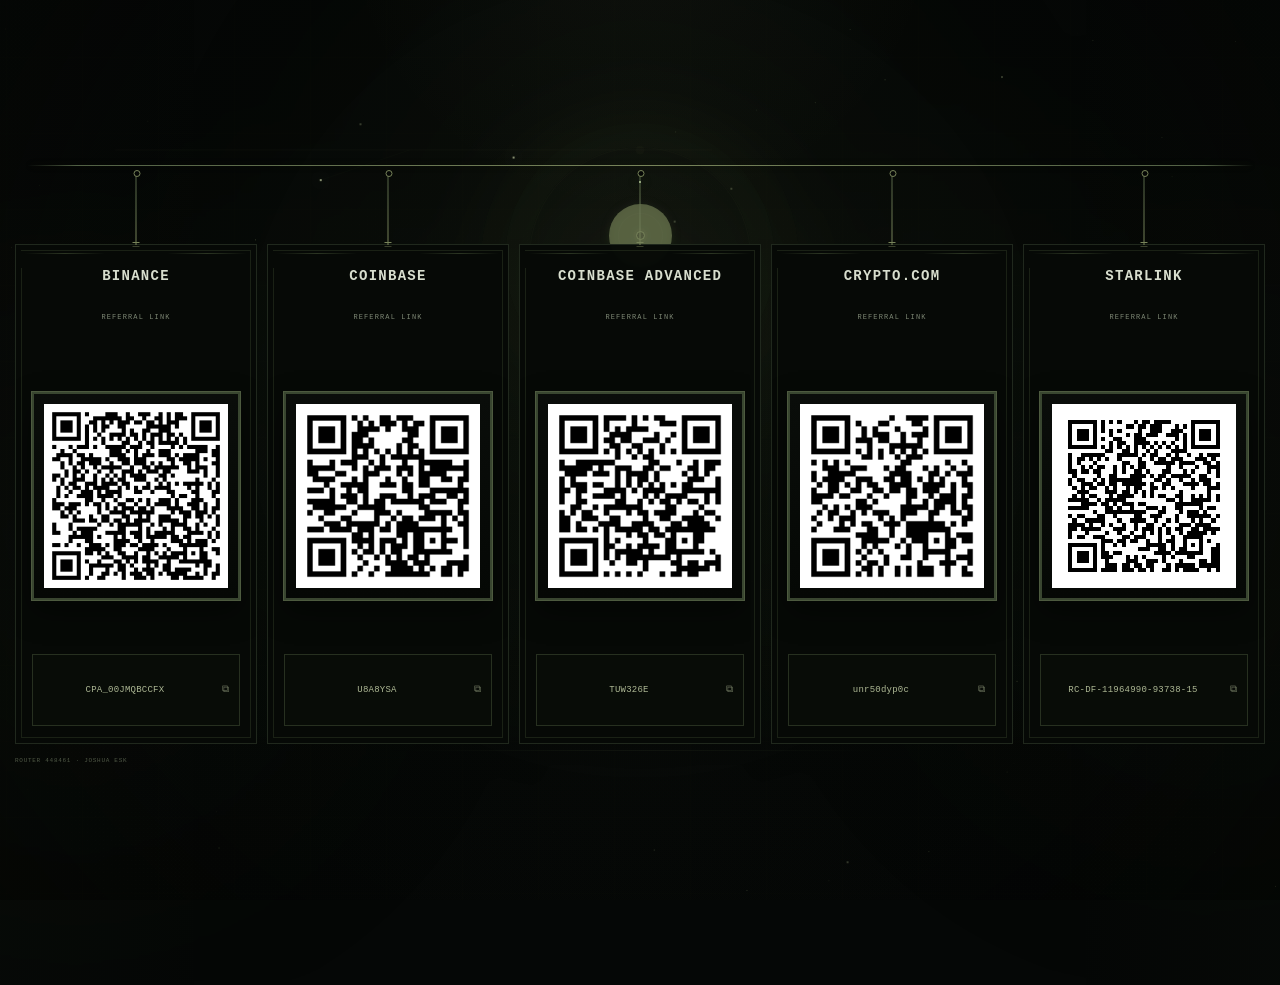
==== commit c9d315b1: "Center footer signature and remove redundant directory label" ====
--- a/index.html
+++ b/index.html
@@ -1 +1 @@
-<!doctype html><html lang="en"><head><meta charset="utf-8"><meta name="viewport" content="width=device-width,initial-scale=1,viewport-fit=cover"><meta name="theme-color" content="#050706"><meta name="description" content="ROUTER 448461 referral directory. Scan or click a provider card to open provider links; referral codes can be copied directly."><link rel="canonical" href="https://router448461.com/"><meta property="og:title" content="ROUTER 448461"><meta property="og:description" content="Referral directory for provider links and referral codes."><meta property="og:type" content="website"><meta property="og:url" content="https://router448461.com/"><meta property="og:image" content="/og-image.svg"><meta property="og:image:alt" content="ROUTER 448461 referral directory network"><meta name="twitter:card" content="summary_large_image"><meta name="twitter:title" content="ROUTER 448461"><meta name="twitter:description" content="Referral directory for provider links and referral codes."><meta name="twitter:image" content="/og-image.svg"><link rel="manifest" href="/site.webmanifest"><link rel="stylesheet" href="/style.css"><link rel="stylesheet" href="/advanced.css"><link rel="icon" href="icon.svg" type="image/svg+xml"><link rel="icon" href="icon-maskable.svg" type="image/svg+xml" sizes="any"><link rel="apple-touch-icon" href="icon.svg"><title>ROUTER 448461</title></head><body><div class="scene" aria-hidden="true"><canvas id="net"></canvas></div><div class="shell"><main class="main"><section class="network" aria-label="Referral network"><div class="trunk"></div><div class="hub"></div><div class="cards"><article class="card"><span class="branch"></span><div class="inner"><div class="name">BINANCE</div><div class="type">REFERRAL LINK</div><div class="qr-wrap"><a class="qrplate" href="https://www.binance.com/activity/referral-entry/CPA?ref=CPA_00JMQBCCFX&utm_medium=app_share_link_sms" target="_blank" rel="noopener noreferrer" aria-label="Open Binance referral"><img src="qr/binance.png" alt="Binance referral QR"></a></div><button class="code" type="button" data-code="CPA_00JMQBCCFX" aria-label="Copy Binance referral code">CPA_00JMQBCCFX</button></div></article><article class="card"><span class="branch"></span><div class="inner"><div class="name">COINBASE</div><div class="type">REFERRAL LINK</div><div class="qr-wrap"><a class="qrplate" href="https://coinbase.com/join/U8A8YSA" target="_blank" rel="noopener noreferrer" aria-label="Open Coinbase referral"><img src="qr/coinbase.png" alt="Coinbase referral QR"></a></div><button class="code" type="button" data-code="U8A8YSA" aria-label="Copy Coinbase referral code">U8A8YSA</button></div></article><article class="card"><span class="branch"></span><div class="inner"><div class="name">COINBASE ADVANCED</div><div class="type">REFERRAL LINK</div><div class="qr-wrap"><a class="qrplate" href="https://advanced.coinbase.com/join/TUW326E" target="_blank" rel="noopener noreferrer" aria-label="Open Coinbase Advanced referral"><img src="qr/coinbase-advanced.png" alt="Coinbase Advanced QR"></a></div><button class="code" type="button" data-code="TUW326E" aria-label="Copy Coinbase Advanced referral code">TUW326E</button></div></article><article class="card"><span class="branch"></span><div class="inner"><div class="name">CRYPTO.COM</div><div class="type">REFERRAL LINK</div><div class="qr-wrap"><a class="qrplate" href="https://crypto.com/app/unr50dyp0c" target="_blank" rel="noopener noreferrer" aria-label="Open Crypto.com referral"><img src="qr/crypto-com.png" alt="Crypto.com referral QR"></a></div><button class="code" type="button" data-code="unr50dyp0c" aria-label="Copy Crypto.com referral code">unr50dyp0c</button></div></article><article class="card"><span class="branch"></span><div class="inner"><div class="name">STARLINK</div><div class="type">REFERRAL LINK</div><div class="qr-wrap"><a class="qrplate" href="https://starlink.com/?referral=RC-DF-11964990-93738-15&app_source=share" target="_blank" rel="noopener noreferrer" aria-label="Open Starlink referral"><img src="qr/starlink.svg" alt="Starlink referral QR"></a></div><button class="code" type="button" data-code="RC-DF-11964990-93738-15" aria-label="Copy Starlink referral code">RC-DF-11964990-93738-15</button></div></article></div></section><footer class="footer"><span>ROUTER 448461 · JOSHUA ESK</span><span>REFERRAL DIRECTORY</span></footer></main></div><script src="/background.js" defer></script><script src="/copy.js" defer></script></body></html>+<!doctype html><html lang="en"><head><meta charset="utf-8"><meta name="viewport" content="width=device-width,initial-scale=1,viewport-fit=cover"><meta name="theme-color" content="#050706"><meta name="description" content="ROUTER 448461 referral directory. Scan or click a provider card to open provider links; referral codes can be copied directly."><link rel="canonical" href="https://router448461.com/"><meta property="og:title" content="ROUTER 448461"><meta property="og:description" content="Referral directory for provider links and referral codes."><meta property="og:type" content="website"><meta property="og:url" content="https://router448461.com/"><meta property="og:image" content="/og-image.svg"><meta property="og:image:alt" content="ROUTER 448461 referral directory network"><meta name="twitter:card" content="summary_large_image"><meta name="twitter:title" content="ROUTER 448461"><meta name="twitter:description" content="Referral directory for provider links and referral codes."><meta name="twitter:image" content="/og-image.svg"><link rel="manifest" href="/site.webmanifest"><link rel="stylesheet" href="/style.css"><link rel="stylesheet" href="/advanced.css"><link rel="icon" href="icon.svg" type="image/svg+xml"><link rel="icon" href="icon-maskable.svg" type="image/svg+xml" sizes="any"><link rel="apple-touch-icon" href="icon.svg"><title>ROUTER 448461</title></head><body><div class="scene" aria-hidden="true"><canvas id="net"></canvas></div><div class="shell"><main class="main"><section class="network" aria-label="Referral network"><div class="trunk"></div><div class="hub"></div><div class="cards"><article class="card"><span class="branch"></span><div class="inner"><div class="name">BINANCE</div><div class="type">REFERRAL LINK</div><div class="qr-wrap"><a class="qrplate" href="https://www.binance.com/activity/referral-entry/CPA?ref=CPA_00JMQBCCFX&utm_medium=app_share_link_sms" target="_blank" rel="noopener noreferrer" aria-label="Open Binance referral"><img src="qr/binance.png" alt="Binance referral QR"></a></div><button class="code" type="button" data-code="CPA_00JMQBCCFX" aria-label="Copy Binance referral code">CPA_00JMQBCCFX</button></div></article><article class="card"><span class="branch"></span><div class="inner"><div class="name">COINBASE</div><div class="type">REFERRAL LINK</div><div class="qr-wrap"><a class="qrplate" href="https://coinbase.com/join/U8A8YSA" target="_blank" rel="noopener noreferrer" aria-label="Open Coinbase referral"><img src="qr/coinbase.png" alt="Coinbase referral QR"></a></div><button class="code" type="button" data-code="U8A8YSA" aria-label="Copy Coinbase referral code">U8A8YSA</button></div></article><article class="card"><span class="branch"></span><div class="inner"><div class="name">COINBASE ADVANCED</div><div class="type">REFERRAL LINK</div><div class="qr-wrap"><a class="qrplate" href="https://advanced.coinbase.com/join/TUW326E" target="_blank" rel="noopener noreferrer" aria-label="Open Coinbase Advanced referral"><img src="qr/coinbase-advanced.png" alt="Coinbase Advanced QR"></a></div><button class="code" type="button" data-code="TUW326E" aria-label="Copy Coinbase Advanced referral code">TUW326E</button></div></article><article class="card"><span class="branch"></span><div class="inner"><div class="name">CRYPTO.COM</div><div class="type">REFERRAL LINK</div><div class="qr-wrap"><a class="qrplate" href="https://crypto.com/app/unr50dyp0c" target="_blank" rel="noopener noreferrer" aria-label="Open Crypto.com referral"><img src="qr/crypto-com.png" alt="Crypto.com referral QR"></a></div><button class="code" type="button" data-code="unr50dyp0c" aria-label="Copy Crypto.com referral code">unr50dyp0c</button></div></article><article class="card"><span class="branch"></span><div class="inner"><div class="name">STARLINK</div><div class="type">REFERRAL LINK</div><div class="qr-wrap"><a class="qrplate" href="https://starlink.com/?referral=RC-DF-11964990-93738-15&app_source=share" target="_blank" rel="noopener noreferrer" aria-label="Open Starlink referral"><img src="qr/starlink.svg" alt="Starlink referral QR"></a></div><button class="code" type="button" data-code="RC-DF-11964990-93738-15" aria-label="Copy Starlink referral code">RC-DF-11964990-93738-15</button></div></article></div></section><footer class="footer"><span>ROUTER 448461 · JOSHUA ESK</span></footer></main></div><script src="/background.js" defer></script><script src="/copy.js" defer></script></body></html>
--- a/style.css
+++ b/style.css
@@ -1,4 +1 @@
-:root{--bg:#050706;--panel:rgba(7,10,7,.985);--line:#526145;--field:#78845a;--text:#d8dece;--muted:#7d8774;--code:#aeb995;--soft:#69735e;--edge:#20281d;--edge2:#303c27}*{box-sizing:border-box}html,body{margin:0;min-height:100%;background:var(--bg);color:var(--text);font:12px/1.35 ui-monospace,SFMono-Regular,Menlo,Monaco,Consolas,"Liberation Mono","Courier New",monospace}body{overflow-x:hidden}a{color:inherit;text-decoration:none}button{font:inherit}.sr-only{position:absolute!important;width:1px!important;height:1px!important;padding:0!important;margin:-1px!important;overflow:hidden!important;clip:rect(0,0,0,0)!important;white-space:nowrap!important;border:0!important}.sr-status{position:absolute!important;width:1px!important;height:1px!important;padding:0!important;margin:-1px!important;overflow:hidden!important;clip:rect(0,0,0,0)!important;white-space:nowrap!important;border:0!important}.cards{padding:0;list-style:none}.scene{position:fixed;inset:0;z-index:0;pointer-events:none}.scene canvas{width:100%;height:100%;display:block}.shell{position:relative;z-index:2;width:min(1540px,calc(100% - 30px));min-height:100svh;margin:auto;display:flex;align-items:center}.main{width:100%;padding:52px 0 22px}.network{position:relative;padding-top:70px}.trunk{position:absolute;top:0;left:1%;right:1%;height:1px;background:linear-gradient(90deg,transparent,var(--line) 4%,var(--field) 50%,var(--line) 96%,transparent);box-shadow:0 0 10px rgba(110,128,80,.14);animation:draw 1s ease-out both}.hub{position:absolute;left:50%;top:-4px;width:8px;height:8px;margin-left:-4px;border:1px solid var(--field);border-radius:50%;background:var(--bg);box-shadow:0 0 0 3px rgba(89,103,71,.07),0 0 14px rgba(120,132,90,.16);animation:pulse 7s 1s ease-in-out infinite}.hub:after{content:"";position:absolute;inset:2px;background:var(--field);border-radius:50%;opacity:.65}.rail-slot{position:absolute;top:-70px;height:70px;width:2px;background:linear-gradient(var(--line),var(--field));transform:translateX(-50%);z-index:1;pointer-events:none;opacity:.46}.rail-slot:after{content:"";position:absolute;left:50%;top:0;width:8px;height:8px;border:1px solid var(--field);border-radius:50%;background:var(--bg);transform:translate(-50%,-50%);box-shadow:0 0 0 2px rgba(89,103,71,.05)}.rail-slot:before{content:"";position:absolute;left:50%;bottom:-1px;width:8px;height:2px;background:var(--field);transform:translateX(-50%);opacity:.4}.rail-left-1{left:3%}.rail-left-2{left:7%}.rail-right-1{left:93%}.rail-right-2{left:97%}.cards{display:grid;grid-template-columns:repeat(5,minmax(0,1fr));gap:10px;align-items:stretch;max-width:1500px;margin:0 auto}.card{position:relative;display:flex;min-width:0;width:100%;height:500px;border:1px solid var(--edge);background:var(--panel);overflow:visible;opacity:0;transform:translateY(12px);animation:settle .7s ease-out forwards;transition:transform .28s ease,border-color .3s ease,box-shadow .3s ease}.card:before{content:"00 //";position:absolute;top:11px;left:11px;z-index:4;color:#56624b;font-size:6px;letter-spacing:.13em;pointer-events:none}.card:after{content:"";position:absolute;inset:5px;pointer-events:none;border:1px solid rgba(65,80,51,.34);clip-path:polygon(0 0,18px 0,18px 1px,0 1px,0 18px,1px 18px,1px 0,100% 0,100% 18px,calc(100% - 1px) 18px,calc(100% - 1px) 1px,82px 1px,82px 0,100% 0,100% 100%,calc(100% - 82px) 100%,calc(100% - 82px) calc(100% - 1px),calc(100% - 1px) calc(100% - 1px),calc(100% - 1px) calc(100% - 18px),100% calc(100% - 18px),100% 100%,0 100%,0 calc(100% - 18px),1px calc(100% - 18px),1px calc(100% - 1px),82px calc(100% - 1px),82px 100%,0 100%)}.card:nth-child(1){animation-delay:.16s}.card:nth-child(2){animation-delay:.24s}.card:nth-child(3){animation-delay:.32s}.card:nth-child(4){animation-delay:.40s}.card:nth-child(5){animation-delay:.48s}.card:focus-visible{outline:1px solid var(--field);outline-offset:4px}.card:hover{transform:translateY(-4px);border-color:#4d5c40;box-shadow:0 20px 44px rgba(0,0,0,.46),0 0 22px rgba(86,104,64,.1)}.card:hover:before,.card:has(.qrplate:focus-visible):before,.card:has(.code:focus-visible):before{color:var(--field)}.branch{position:absolute;top:-70px;left:50%;height:70px;width:2px;background:linear-gradient(var(--line),var(--field));transform:translateX(-50%);z-index:1;pointer-events:none;transition:filter .3s ease}.branch:after{content:"";position:absolute;left:50%;top:0;width:8px;height:8px;border:1px solid var(--field);border-radius:50%;background:var(--bg);transform:translate(-50%,-50%);box-shadow:0 0 0 2px rgba(89,103,71,.06)}.branch:before{content:"";position:absolute;left:50%;bottom:-1px;width:8px;height:2px;background:var(--field);transform:translateX(-50%);opacity:.55}.card:hover .branch{filter:drop-shadow(0 0 4px rgba(120,132,90,.65))}.card:hover .branch:after,.card:hover .branch:before{box-shadow:0 0 11px rgba(120,132,90,.55)}.inner{display:grid;grid-template-rows:48px 1fr 72px;flex:1;min-width:0;width:100%;padding:20px 16px 17px;text-align:center;position:relative;z-index:2}.name,.qr-wrap,.code{width:100%;min-width:0}.name{height:48px;font-size:14px;font-weight:600;letter-spacing:.09em;display:flex;align-items:flex-start;justify-content:center;white-space:normal;overflow:hidden;line-height:1.3;padding:2px 6px}.qr-wrap{display:flex;align-items:center;justify-content:center;min-height:0;padding:8px 0}.qrplate{position:relative;display:flex;align-items:center;justify-content:center;width:100%;height:auto;aspect-ratio:1;padding:10px;background:#eef0e8;border:2px solid #394630;box-shadow:0 0 0 1px #4d5a3f,0 12px 28px rgba(0,0,0,.44);transition:border-color .25s ease,box-shadow .25s ease,transform .25s ease}.qrplate:before,.qrplate:after{content:"";position:absolute;width:16px;height:16px;border-color:#71805a}.qrplate:before{left:-3px;top:-3px;border-left:2px solid;border-top:2px solid}.qrplate:after{right:-3px;bottom:-3px;border-right:2px solid;border-bottom:2px solid}.qrplate img{display:block;width:100%;height:100%;object-fit:contain}.qrplate:focus-visible{outline:2px solid var(--field);outline-offset:4px}.card:hover .qrplate{border-color:var(--field);box-shadow:0 0 0 1px #66764d,0 0 24px rgba(93,112,67,.16),0 14px 29px rgba(0,0,0,.46);transform:scale(1.012)}.code{position:relative;display:flex;align-items:center;justify-content:center;height:72px;margin:0;padding:8px 32px 8px 10px;border:1px solid #273020;background:rgba(10,14,9,.76);color:var(--code);font:9px/1.35 ui-monospace,SFMono-Regular,Menlo,Monaco,Consolas,"Liberation Mono","Courier New",monospace;letter-spacing:.025em;white-space:normal;overflow-wrap:anywhere;text-align:center;cursor:pointer;appearance:none;transition:border-color .25s ease,color .25s ease,background .25s ease}.code:after{content:"⧉";position:absolute;right:10px;top:50%;transform:translateY(-50%);font-size:10px;opacity:.62}.code:hover,.code:focus-visible{border-color:#61704c;color:#d0d8bc;background:rgba(16,21,13,.92);outline:none}.code:focus-visible{box-shadow:0 0 0 2px rgba(120,132,90,.18)}.code.copied{border-color:var(--field);color:#e0e7cd;background:rgba(25,32,19,.96)}.code.copy-failed{border-color:#6b6b4f;color:#d8d8a9}.trustbar{margin:16px auto 0;max-width:1500px;border-top:1px solid #171d15;border-bottom:1px solid #171d15;padding:10px 12px;text-align:center;color:var(--soft);font-size:7px;letter-spacing:.06em;line-height:1.5;white-space:nowrap;overflow:hidden}.trustbar strong{color:#909b7e;font-weight:500}.trustbar .sep{margin:0 7px;color:#3f4936}.footer{margin:13px auto 0;display:flex;justify-content:space-between;gap:20px;max-width:1500px;color:#59634f;font-size:6px;letter-spacing:.12em;text-transform:uppercase}.footer span:last-child{text-align:right}@media(max-width:920px){.shell{width:min(800px,calc(100% - 20px))}.cards{grid-template-columns:repeat(2,minmax(0,1fr));gap:16px;row-gap:82px}.card{height:500px}.trustbar{white-space:normal}.footer{padding:0 4px}}@media(max-width:600px){.shell{width:calc(100% - 14px)}.main{padding:32px 0 20px}.network{padding-top:0}.trunk,.rail-slot{display:none}.hub{position:relative;left:50%;top:auto;display:block;margin:0 0 18px -4px}.cards{display:flex;flex-direction:column;gap:18px}.card{width:min(420px,97%);height:470px}.branch{top:-18px;height:18px}.inner{grid-template-rows:46px 1fr 72px;padding:17px 14px 16px}.qr-wrap{padding:8px 0}.code{height:72px;font-size:8px}.trustbar{font-size:7px;padding:10px 9px;white-space:normal}.footer{flex-direction:column;align-items:center;text-align:center;margin-top:16px}.footer span:last-child{text-align:center}}@media(max-width:390px){.card{width:99%;height:450px}.code{font-size:7px}}@media(hover:none){.card:hover,.card:hover .qrplate{transform:none}.card:hover{box-shadow:none}.card:hover .branch{filter:none}.card:hover .qrplate{box-shadow:0 0 0 1px #4d5a3f,0 12px 28px rgba(0,0,0,.44)}}@media(prefers-reduced-motion:reduce){.trunk,.hub,.card{animation:none!important}.card{opacity:1!important;transform:none!important}.card:hover,.card:hover .qrplate{transform:none!important;box-shadow:none!important}.card:hover{transform:none!important}}
-@keyframes settle{from{opacity:0;transform:translateY(12px)}to{opacity:1;transform:translateY(0)}}
-@keyframes draw{from{transform:scaleX(0);transform-origin:center}to{transform:scaleX(1);transform-origin:center}}
-@keyframes pulse{0%,100%{transform:scale(1);opacity:.82}50%{transform:scale(1.18);opacity:1}}
+:root{--bg:#050706;--panel:rgba(7,10,7,.985);--line:#526145;--field:#78845a;--text:#d8dece;--muted:#7d8774;--code:#aeb995;--soft:#69735e;--edge:#20281d;--edge2:#303c27}*{box-sizing:border-box}html,body{margin:0;min-height:100%;background:var(--bg);color:var(--text);font:12px/1.35 ui-monospace,SFMono-Regular,Menlo,Monaco,Consolas,"Liberation Mono","Courier New",monospace}body{overflow-x:hidden}a{color:inherit;text-decoration:none}.scene{position:fixed;inset:0;z-index:0;pointer-events:none}.scene canvas{width:100%;height:100%;display:block}.shell{position:relative;z-index:2;width:min(1540px,calc(100% - 30px));min-height:100svh;margin:auto;display:flex;align-items:center}.main{width:100%;padding:52px 0 22px}.network{position:relative;padding-top:70px}.trunk{position:absolute;top:0;left:1%;right:1%;height:1px;background:linear-gradient(90deg,transparent,var(--line) 4%,var(--field) 50%,var(--line) 96%,transparent);box-shadow:0 0 10px rgba(110,128,80,.14);animation:draw 1s ease-out both}.hub{position:absolute;left:50%;top:-4px;width:9px;height:9px;margin-left:-4px;border:1px solid var(--field);border-radius:50%;background:var(--bg);box-shadow:0 0 0 3px rgba(89,103,71,.07),0 0 14px rgba(120,132,90,.16);animation:pulse 7s 1s ease-in-out infinite}.hub:after{content:"";position:absolute;inset:2px;background:var(--field);border-radius:50%;opacity:.65}.cards{display:grid;grid-template-columns:repeat(5,minmax(0,1fr));gap:10px;align-items:stretch;max-width:1500px;margin:0 auto}.card{position:relative;display:flex;min-width:0;width:100%;height:500px;border:1px solid var(--edge);background:var(--panel);overflow:visible;opacity:0;transform:translateY(12px);animation:settle .7s ease-out forwards;transition:transform .28s ease,border-color .3s ease,box-shadow .3s ease}.card:after{content:"";position:absolute;inset:5px;pointer-events:none;border:1px solid rgba(65,80,51,.34);clip-path:polygon(0 0,18px 0,18px 1px,0 1px,0 18px,1px 18px,1px 0,100% 0,100% 18px,calc(100% - 1px) 18px,calc(100% - 1px) 1px,82px 1px,82px 0,100% 0,100% 100%,calc(100% - 82px) 100%,calc(100% - 82px) calc(100% - 1px),calc(100% - 1px) calc(100% - 1px),calc(100% - 1px) calc(100% - 18px),100% calc(100% - 18px),100% 100%,0 100%,0 calc(100% - 18px),1px calc(100% - 18px),1px calc(100% - 1px),82px calc(100% - 1px),82px 100%,0 100%)}.card:before{content:"";position:absolute;left:9px;right:9px;top:8px;height:1px;background:linear-gradient(90deg,transparent,#4a593a 18%,transparent 36%,transparent 64%,#4a593a 82%,transparent);opacity:.55;pointer-events:none}.card:nth-child(1){animation-delay:.16s}.card:nth-child(2){animation-delay:.24s}.card:nth-child(3){animation-delay:.32s}.card:nth-child(4){animation-delay:.40s}.card:nth-child(5){animation-delay:.48s}.card:focus-visible{outline:1px solid var(--field);outline-offset:4px}.card:hover{transform:translateY(-4px);border-color:#4d5c40;box-shadow:0 20px 44px rgba(0,0,0,.46),0 0 22px rgba(86,104,64,.1)}.branch{position:absolute;top:-70px;height:70px;bottom:auto;left:50%;width:1px;background:linear-gradient(var(--line),var(--field));transform:translateX(-50%);z-index:1;pointer-events:none;transition:filter .3s ease}.branch:after{content:"";position:absolute;left:-2px;top:-5px;width:5px;height:5px;border:1px solid var(--field);border-radius:50%;background:var(--bg)}.branch:before{content:"";position:absolute;left:-3px;bottom:-2px;width:7px;height:3px;border-top:1px solid var(--field);border-bottom:1px solid rgba(120,132,90,.45);background:transparent}.card:hover .branch{filter:drop-shadow(0 0 4px rgba(120,132,90,.65))}.card:hover .branch:after,.card:hover .branch:before{box-shadow:0 0 11px rgba(120,132,90,.55)}.inner{display:grid;grid-template-rows:48px 24px 1fr 72px;flex:1;min-width:0;width:100%;padding:20px 16px 17px;text-align:center;position:relative;z-index:2}.name,.type,.qr-wrap,.code{width:100%;min-width:0}.name{height:48px;font-size:14px;font-weight:600;letter-spacing:.09em;display:flex;align-items:flex-start;justify-content:center;white-space:normal;overflow:hidden;line-height:1.3;padding:2px 6px}.type{height:24px;color:var(--muted);font-size:7px;letter-spacing:.16em;align-self:start}.qr-wrap{display:flex;align-items:center;justify-content:center;min-height:0;padding:8px 0}.qrplate{position:relative;display:flex;align-items:center;justify-content:center;width:100%;height:auto;aspect-ratio:1;padding:10px;background:#eef0e8;border:2px solid #394630;box-shadow:0 0 0 1px #4d5a3f,0 12px 28px rgba(0,0,0,.44);transition:border-color .25s ease,box-shadow .25s ease,transform .25s ease}.qrplate:before,.qrplate:after{content:"";position:absolute;width:16px;height:16px;border-color:#71805a}.qrplate:before{left:-3px;top:-3px;border-left:2px solid;border-top:2px solid}.qrplate:after{right:-3px;bottom:-3px;border-right:2px solid;border-bottom:2px solid}.qrplate img{display:block;width:100%;height:100%;object-fit:contain}.card:hover .qrplate{border-color:var(--field);box-shadow:0 0 0 1px #66764d,0 0 24px rgba(93,112,67,.16),0 14px 29px rgba(0,0,0,.46);transform:scale(1.012)}.code{position:relative;display:flex;align-items:center;justify-content:center;height:72px;margin:0;padding:8px 32px 8px 10px;border:1px solid #273020;background:rgba(10,14,9,.76);color:var(--code);font:9px/1.35 ui-monospace,SFMono-Regular,Menlo,Monaco,Consolas,"Liberation Mono","Courier New",monospace;letter-spacing:.025em;white-space:normal;overflow-wrap:anywhere;text-align:center;cursor:pointer;transition:border-color .25s ease,color .25s ease,background .25s ease}.code:after{content:"⧉";position:absolute;right:10px;top:50%;transform:translateY(-50%);font-size:10px;opacity:.62}.code:hover,.code:focus-visible{border-color:#61704c;color:#d0d8bc;background:rgba(16,21,13,.92);outline:none}.code.copied{border-color:var(--field);color:#e0e7cd;background:rgba(25,32,19,.96)}.code.copy-failed{border-color:#6b6b4f;color:#d8d8a9}.trustbar{display:none}.footer{margin:13px auto 0;display:flex;justify-content:space-between;gap:20px;max-width:1500px;color:#59634f;font-size:6px;letter-spacing:.12em;text-transform:uppercase}.footer span:last-child{text-align:right}@keyframes draw{from{transform:scaleX(0)}to{transform:scaleX(1)}}@keyframes settle{to{opacity:1;transform:translateY(0)}}@keyframes pulse{0%,100%{transform:scale(1);opacity:.65}50%{transform:scale(1.35);opacity:1}}@media(max-width:920px){.shell{width:min(800px,calc(100% - 20px))}.cards{grid-template-columns:repeat(2,minmax(0,1fr));gap:16px;row-gap:82px}.card{height:500px}.footer{padding:0 4px}}@media(max-width:600px){.shell{width:calc(100% - 14px)}.main{padding:32px 0 20px}.network{padding-top:0}.trunk{display:none}.hub{position:relative;left:50%;top:auto;display:block;margin:0 0 18px -4px}.cards{display:flex;flex-direction:column;gap:18px;position:relative}.cards:before{content:"";position:absolute;left:50%;top:-18px;bottom:0;width:1px;background:linear-gradient(var(--field),rgba(82,97,69,.12));opacity:.5;pointer-events:none}.card{width:min(420px,97%);height:470px;margin:auto}.branch{top:-18px;height:18px}.inner{grid-template-rows:46px 24px 1fr 72px;padding:17px 14px 16px}.qr-wrap{padding:8px 0}.code{height:72px;font-size:8px}.footer{flex-direction:column;align-items:center;text-align:center;margin-top:16px}.footer span:last-child{text-align:center}}@media(max-width:390px){.card{width:99%;height:450px}.code{font-size:7px}}@media(prefers-reduced-motion:reduce){*,*:before,*:after{animation:none!important;transition:none!important}}
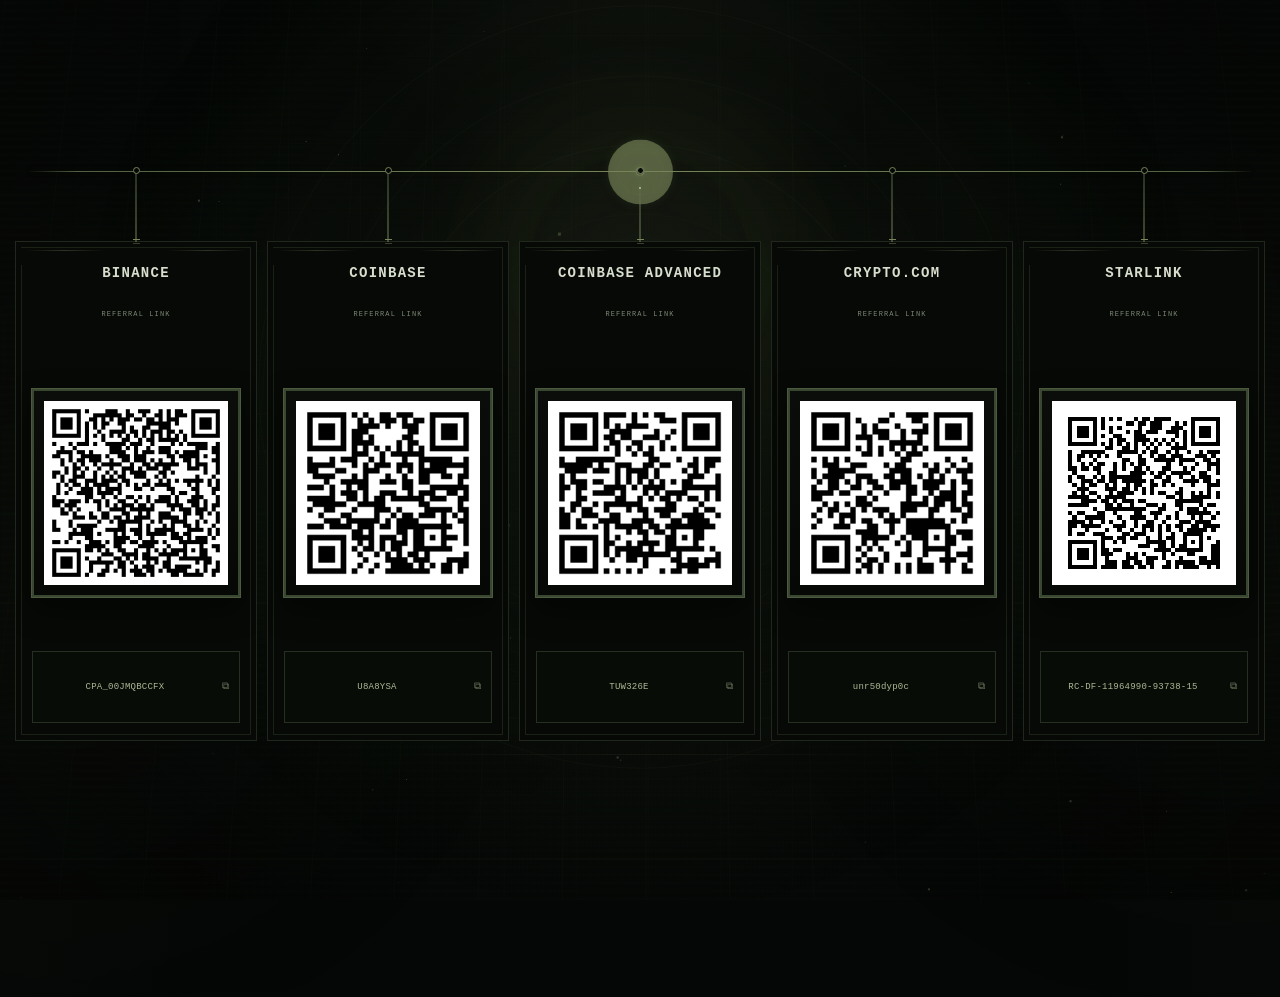
==== commit 2ea7edd9: "Force current assets and markup in main index" ====
--- a/index.html
+++ b/index.html
@@ -1 +1 @@
-<!doctype html><html lang="en"><head><meta charset="utf-8"><meta name="viewport" content="width=device-width,initial-scale=1,viewport-fit=cover"><meta name="theme-color" content="#050706"><meta name="description" content="ROUTER 448461 referral directory. Scan or click a provider card to open provider links; referral codes can be copied directly."><link rel="canonical" href="https://router448461.com/"><meta property="og:title" content="ROUTER 448461"><meta property="og:description" content="Referral directory for provider links and referral codes."><meta property="og:type" content="website"><meta property="og:url" content="https://router448461.com/"><meta property="og:image" content="/og-image.svg"><meta property="og:image:alt" content="ROUTER 448461 referral directory network"><meta name="twitter:card" content="summary_large_image"><meta name="twitter:title" content="ROUTER 448461"><meta name="twitter:description" content="Referral directory for provider links and referral codes."><meta name="twitter:image" content="/og-image.svg"><link rel="manifest" href="/site.webmanifest"><link rel="stylesheet" href="/style.css"><link rel="stylesheet" href="/advanced.css"><link rel="icon" href="icon.svg" type="image/svg+xml"><link rel="icon" href="icon-maskable.svg" type="image/svg+xml" sizes="any"><link rel="apple-touch-icon" href="icon.svg"><title>ROUTER 448461</title></head><body><div class="scene" aria-hidden="true"><canvas id="net"></canvas></div><div class="shell"><main class="main"><section class="network" aria-label="Referral network"><div class="trunk"></div><div class="hub"></div><div class="cards"><article class="card"><span class="branch"></span><div class="inner"><div class="name">BINANCE</div><div class="type">REFERRAL LINK</div><div class="qr-wrap"><a class="qrplate" href="https://www.binance.com/activity/referral-entry/CPA?ref=CPA_00JMQBCCFX&utm_medium=app_share_link_sms" target="_blank" rel="noopener noreferrer" aria-label="Open Binance referral"><img src="qr/binance.png" alt="Binance referral QR"></a></div><button class="code" type="button" data-code="CPA_00JMQBCCFX" aria-label="Copy Binance referral code">CPA_00JMQBCCFX</button></div></article><article class="card"><span class="branch"></span><div class="inner"><div class="name">COINBASE</div><div class="type">REFERRAL LINK</div><div class="qr-wrap"><a class="qrplate" href="https://coinbase.com/join/U8A8YSA" target="_blank" rel="noopener noreferrer" aria-label="Open Coinbase referral"><img src="qr/coinbase.png" alt="Coinbase referral QR"></a></div><button class="code" type="button" data-code="U8A8YSA" aria-label="Copy Coinbase referral code">U8A8YSA</button></div></article><article class="card"><span class="branch"></span><div class="inner"><div class="name">COINBASE ADVANCED</div><div class="type">REFERRAL LINK</div><div class="qr-wrap"><a class="qrplate" href="https://advanced.coinbase.com/join/TUW326E" target="_blank" rel="noopener noreferrer" aria-label="Open Coinbase Advanced referral"><img src="qr/coinbase-advanced.png" alt="Coinbase Advanced QR"></a></div><button class="code" type="button" data-code="TUW326E" aria-label="Copy Coinbase Advanced referral code">TUW326E</button></div></article><article class="card"><span class="branch"></span><div class="inner"><div class="name">CRYPTO.COM</div><div class="type">REFERRAL LINK</div><div class="qr-wrap"><a class="qrplate" href="https://crypto.com/app/unr50dyp0c" target="_blank" rel="noopener noreferrer" aria-label="Open Crypto.com referral"><img src="qr/crypto-com.png" alt="Crypto.com referral QR"></a></div><button class="code" type="button" data-code="unr50dyp0c" aria-label="Copy Crypto.com referral code">unr50dyp0c</button></div></article><article class="card"><span class="branch"></span><div class="inner"><div class="name">STARLINK</div><div class="type">REFERRAL LINK</div><div class="qr-wrap"><a class="qrplate" href="https://starlink.com/?referral=RC-DF-11964990-93738-15&app_source=share" target="_blank" rel="noopener noreferrer" aria-label="Open Starlink referral"><img src="qr/starlink.svg" alt="Starlink referral QR"></a></div><button class="code" type="button" data-code="RC-DF-11964990-93738-15" aria-label="Copy Starlink referral code">RC-DF-11964990-93738-15</button></div></article></div></section><footer class="footer"><span>ROUTER 448461 · JOSHUA ESK</span></footer></main></div><script src="/background.js" defer></script><script src="/copy.js" defer></script></body></html>+<!doctype html><html lang="en"><head><meta charset="utf-8"><meta name="viewport" content="width=device-width,initial-scale=1,viewport-fit=cover"><meta name="theme-color" content="#050706"><meta name="description" content="ROUTER 448461 referral directory. Scan or click a provider card to open provider links; referral codes can be copied directly."><link rel="canonical" href="https://router448461.com/"><meta property="og:title" content="ROUTER 448461"><meta property="og:description" content="Referral directory for provider links and referral codes."><meta property="og:type" content="website"><meta property="og:url" content="https://router448461.com/"><meta property="og:image" content="/og-image.svg"><meta property="og:image:alt" content="ROUTER 448461 referral directory network"><meta name="twitter:card" content="summary_large_image"><meta name="twitter:title" content="ROUTER 448461"><meta name="twitter:description" content="Referral directory for provider links and referral codes."><meta name="twitter:image" content="/og-image.svg"><link rel="manifest" href="/site.webmanifest?v=20260823-1651"><link rel="stylesheet" href="/style.css?v=20260823-1651"><link rel="stylesheet" href="/advanced.css?v=20260823-1651"><link rel="icon" href="icon.svg?v=20260823-1651" type="image/svg+xml"><link rel="icon" href="icon-maskable.svg?v=20260823-1651" type="image/svg+xml" sizes="any"><link rel="apple-touch-icon" href="icon.svg?v=20260823-1651"><title>ROUTER 448461</title></head><body><div class="scene" aria-hidden="true"><canvas id="net"></canvas></div><div class="shell"><main class="main"><section class="network" aria-label="Referral network"><div class="trunk"></div><div class="hub"></div><div class="cards"><article class="card"><span class="branch"></span><div class="inner"><div class="name">BINANCE</div><div class="type">REFERRAL LINK</div><div class="qr-wrap"><a class="qrplate" href="https://www.binance.com/activity/referral-entry/CPA?ref=CPA_00JMQBCCFX&utm_medium=app_share_link_sms" target="_blank" rel="noopener noreferrer" aria-label="Open Binance referral"><img src="qr/binance.png?v=20260823-1651" alt="Binance referral QR"></a></div><button class="code" type="button" data-code="CPA_00JMQBCCFX" aria-label="Copy Binance referral code">CPA_00JMQBCCFX</button></div></article><article class="card"><span class="branch"></span><div class="inner"><div class="name">COINBASE</div><div class="type">REFERRAL LINK</div><div class="qr-wrap"><a class="qrplate" href="https://coinbase.com/join/U8A8YSA" target="_blank" rel="noopener noreferrer" aria-label="Open Coinbase referral"><img src="qr/coinbase.png?v=20260823-1651" alt="Coinbase referral QR"></a></div><button class="code" type="button" data-code="U8A8YSA" aria-label="Copy Coinbase referral code">U8A8YSA</button></div></article><article class="card"><span class="branch"></span><div class="inner"><div class="name">COINBASE ADVANCED</div><div class="type">REFERRAL LINK</div><div class="qr-wrap"><a class="qrplate" href="https://advanced.coinbase.com/join/TUW326E" target="_blank" rel="noopener noreferrer" aria-label="Open Coinbase Advanced referral"><img src="qr/coinbase-advanced.png?v=20260823-1651" alt="Coinbase Advanced QR"></a></div><button class="code" type="button" data-code="TUW326E" aria-label="Copy Coinbase Advanced referral code">TUW326E</button></div></article><article class="card"><span class="branch"></span><div class="inner"><div class="name">CRYPTO.COM</div><div class="type">REFERRAL LINK</div><div class="qr-wrap"><a class="qrplate" href="https://crypto.com/app/unr50dyp0c" target="_blank" rel="noopener noreferrer" aria-label="Open Crypto.com referral"><img src="qr/crypto-com.png?v=20260823-1651" alt="Crypto.com referral QR"></a></div><button class="code" type="button" data-code="unr50dyp0c" aria-label="Copy Crypto.com referral code">unr50dyp0c</button></div></article><article class="card"><span class="branch"></span><div class="inner"><div class="name">STARLINK</div><div class="type">REFERRAL LINK</div><div class="qr-wrap"><a class="qrplate" href="https://starlink.com/?referral=RC-DF-11964990-93738-15&app_source=share" target="_blank" rel="noopener noreferrer" aria-label="Open Starlink referral"><img src="qr/starlink.svg?v=20260823-1651" alt="Starlink referral QR"></a></div><button class="code" type="button" data-code="RC-DF-11964990-93738-15" aria-label="Copy Starlink referral code">RC-DF-11964990-93738-15</button></div></article></div></section><footer class="footer"><span>ROUTER 448461 · JOSHUA ESK</span></footer></main></div><script src="/background.js?v=20260823-1651" defer></script><script src="/copy.js?v=20260823-1651" defer></script></body></html>
--- a/style.css
+++ b/style.css
@@ -1 +1 @@
-:root{--bg:#050706;--panel:rgba(7,10,7,.985);--line:#526145;--field:#78845a;--text:#d8dece;--muted:#7d8774;--code:#aeb995;--soft:#69735e;--edge:#20281d;--edge2:#303c27}*{box-sizing:border-box}html,body{margin:0;min-height:100%;background:var(--bg);color:var(--text);font:12px/1.35 ui-monospace,SFMono-Regular,Menlo,Monaco,Consolas,"Liberation Mono","Courier New",monospace}body{overflow-x:hidden}a{color:inherit;text-decoration:none}.scene{position:fixed;inset:0;z-index:0;pointer-events:none}.scene canvas{width:100%;height:100%;display:block}.shell{position:relative;z-index:2;width:min(1540px,calc(100% - 30px));min-height:100svh;margin:auto;display:flex;align-items:center}.main{width:100%;padding:52px 0 22px}.network{position:relative;padding-top:70px}.trunk{position:absolute;top:0;left:1%;right:1%;height:1px;background:linear-gradient(90deg,transparent,var(--line) 4%,var(--field) 50%,var(--line) 96%,transparent);box-shadow:0 0 10px rgba(110,128,80,.14);animation:draw 1s ease-out both}.hub{position:absolute;left:50%;top:-4px;width:9px;height:9px;margin-left:-4px;border:1px solid var(--field);border-radius:50%;background:var(--bg);box-shadow:0 0 0 3px rgba(89,103,71,.07),0 0 14px rgba(120,132,90,.16);animation:pulse 7s 1s ease-in-out infinite}.hub:after{content:"";position:absolute;inset:2px;background:var(--field);border-radius:50%;opacity:.65}.cards{display:grid;grid-template-columns:repeat(5,minmax(0,1fr));gap:10px;align-items:stretch;max-width:1500px;margin:0 auto}.card{position:relative;display:flex;min-width:0;width:100%;height:500px;border:1px solid var(--edge);background:var(--panel);overflow:visible;opacity:0;transform:translateY(12px);animation:settle .7s ease-out forwards;transition:transform .28s ease,border-color .3s ease,box-shadow .3s ease}.card:after{content:"";position:absolute;inset:5px;pointer-events:none;border:1px solid rgba(65,80,51,.34);clip-path:polygon(0 0,18px 0,18px 1px,0 1px,0 18px,1px 18px,1px 0,100% 0,100% 18px,calc(100% - 1px) 18px,calc(100% - 1px) 1px,82px 1px,82px 0,100% 0,100% 100%,calc(100% - 82px) 100%,calc(100% - 82px) calc(100% - 1px),calc(100% - 1px) calc(100% - 1px),calc(100% - 1px) calc(100% - 18px),100% calc(100% - 18px),100% 100%,0 100%,0 calc(100% - 18px),1px calc(100% - 18px),1px calc(100% - 1px),82px calc(100% - 1px),82px 100%,0 100%)}.card:before{content:"";position:absolute;left:9px;right:9px;top:8px;height:1px;background:linear-gradient(90deg,transparent,#4a593a 18%,transparent 36%,transparent 64%,#4a593a 82%,transparent);opacity:.55;pointer-events:none}.card:nth-child(1){animation-delay:.16s}.card:nth-child(2){animation-delay:.24s}.card:nth-child(3){animation-delay:.32s}.card:nth-child(4){animation-delay:.40s}.card:nth-child(5){animation-delay:.48s}.card:focus-visible{outline:1px solid var(--field);outline-offset:4px}.card:hover{transform:translateY(-4px);border-color:#4d5c40;box-shadow:0 20px 44px rgba(0,0,0,.46),0 0 22px rgba(86,104,64,.1)}.branch{position:absolute;top:-70px;height:70px;bottom:auto;left:50%;width:1px;background:linear-gradient(var(--line),var(--field));transform:translateX(-50%);z-index:1;pointer-events:none;transition:filter .3s ease}.branch:after{content:"";position:absolute;left:-2px;top:-5px;width:5px;height:5px;border:1px solid var(--field);border-radius:50%;background:var(--bg)}.branch:before{content:"";position:absolute;left:-3px;bottom:-2px;width:7px;height:3px;border-top:1px solid var(--field);border-bottom:1px solid rgba(120,132,90,.45);background:transparent}.card:hover .branch{filter:drop-shadow(0 0 4px rgba(120,132,90,.65))}.card:hover .branch:after,.card:hover .branch:before{box-shadow:0 0 11px rgba(120,132,90,.55)}.inner{display:grid;grid-template-rows:48px 24px 1fr 72px;flex:1;min-width:0;width:100%;padding:20px 16px 17px;text-align:center;position:relative;z-index:2}.name,.type,.qr-wrap,.code{width:100%;min-width:0}.name{height:48px;font-size:14px;font-weight:600;letter-spacing:.09em;display:flex;align-items:flex-start;justify-content:center;white-space:normal;overflow:hidden;line-height:1.3;padding:2px 6px}.type{height:24px;color:var(--muted);font-size:7px;letter-spacing:.16em;align-self:start}.qr-wrap{display:flex;align-items:center;justify-content:center;min-height:0;padding:8px 0}.qrplate{position:relative;display:flex;align-items:center;justify-content:center;width:100%;height:auto;aspect-ratio:1;padding:10px;background:#eef0e8;border:2px solid #394630;box-shadow:0 0 0 1px #4d5a3f,0 12px 28px rgba(0,0,0,.44);transition:border-color .25s ease,box-shadow .25s ease,transform .25s ease}.qrplate:before,.qrplate:after{content:"";position:absolute;width:16px;height:16px;border-color:#71805a}.qrplate:before{left:-3px;top:-3px;border-left:2px solid;border-top:2px solid}.qrplate:after{right:-3px;bottom:-3px;border-right:2px solid;border-bottom:2px solid}.qrplate img{display:block;width:100%;height:100%;object-fit:contain}.card:hover .qrplate{border-color:var(--field);box-shadow:0 0 0 1px #66764d,0 0 24px rgba(93,112,67,.16),0 14px 29px rgba(0,0,0,.46);transform:scale(1.012)}.code{position:relative;display:flex;align-items:center;justify-content:center;height:72px;margin:0;padding:8px 32px 8px 10px;border:1px solid #273020;background:rgba(10,14,9,.76);color:var(--code);font:9px/1.35 ui-monospace,SFMono-Regular,Menlo,Monaco,Consolas,"Liberation Mono","Courier New",monospace;letter-spacing:.025em;white-space:normal;overflow-wrap:anywhere;text-align:center;cursor:pointer;transition:border-color .25s ease,color .25s ease,background .25s ease}.code:after{content:"⧉";position:absolute;right:10px;top:50%;transform:translateY(-50%);font-size:10px;opacity:.62}.code:hover,.code:focus-visible{border-color:#61704c;color:#d0d8bc;background:rgba(16,21,13,.92);outline:none}.code.copied{border-color:var(--field);color:#e0e7cd;background:rgba(25,32,19,.96)}.code.copy-failed{border-color:#6b6b4f;color:#d8d8a9}.trustbar{display:none}.footer{margin:13px auto 0;display:flex;justify-content:space-between;gap:20px;max-width:1500px;color:#59634f;font-size:6px;letter-spacing:.12em;text-transform:uppercase}.footer span:last-child{text-align:right}@keyframes draw{from{transform:scaleX(0)}to{transform:scaleX(1)}}@keyframes settle{to{opacity:1;transform:translateY(0)}}@keyframes pulse{0%,100%{transform:scale(1);opacity:.65}50%{transform:scale(1.35);opacity:1}}@media(max-width:920px){.shell{width:min(800px,calc(100% - 20px))}.cards{grid-template-columns:repeat(2,minmax(0,1fr));gap:16px;row-gap:82px}.card{height:500px}.footer{padding:0 4px}}@media(max-width:600px){.shell{width:calc(100% - 14px)}.main{padding:32px 0 20px}.network{padding-top:0}.trunk{display:none}.hub{position:relative;left:50%;top:auto;display:block;margin:0 0 18px -4px}.cards{display:flex;flex-direction:column;gap:18px;position:relative}.cards:before{content:"";position:absolute;left:50%;top:-18px;bottom:0;width:1px;background:linear-gradient(var(--field),rgba(82,97,69,.12));opacity:.5;pointer-events:none}.card{width:min(420px,97%);height:470px;margin:auto}.branch{top:-18px;height:18px}.inner{grid-template-rows:46px 24px 1fr 72px;padding:17px 14px 16px}.qr-wrap{padding:8px 0}.code{height:72px;font-size:8px}.footer{flex-direction:column;align-items:center;text-align:center;margin-top:16px}.footer span:last-child{text-align:center}}@media(max-width:390px){.card{width:99%;height:450px}.code{font-size:7px}}@media(prefers-reduced-motion:reduce){*,*:before,*:after{animation:none!important;transition:none!important}}+:root{--bg:#050706;--panel:rgba(7,10,7,.985);--line:#526145;--field:#78845a;--text:#d8dece;--muted:#7d8774;--code:#aeb995;--soft:#69735e;--edge:#20281d;--edge2:#303c27}*{box-sizing:border-box}html,body{margin:0;min-height:100%;background:var(--bg);color:var(--text);font:12px/1.35 ui-monospace,SFMono-Regular,Menlo,Monaco,Consolas,"Liberation Mono","Courier New",monospace}body{overflow-x:hidden}a{color:inherit;text-decoration:none}.scene{position:fixed;inset:0;z-index:0;pointer-events:none}.scene canvas{width:100%;height:100%;display:block}.shell{position:relative;z-index:2;width:min(1540px,calc(100% - 30px));min-height:100svh;margin:auto;display:flex;align-items:center}.main{width:100%;padding:52px 0 22px}.network{position:relative;padding-top:70px}.trunk{position:absolute;top:0;left:1%;right:1%;height:1px;background:linear-gradient(90deg,transparent,var(--line) 4%,var(--field) 50%,var(--line) 96%,transparent);box-shadow:0 0 10px rgba(110,128,80,.14);animation:draw 1s ease-out both}.hub{position:absolute;left:50%;top:-4px;width:9px;height:9px;margin-left:-4px;border:1px solid var(--field);border-radius:50%;background:var(--bg);box-shadow:0 0 0 3px rgba(89,103,71,.07),0 0 14px rgba(120,132,90,.16);animation:pulse 7s 1s ease-in-out infinite}.hub:after{content:"";position:absolute;inset:2px;background:var(--field);border-radius:50%;opacity:.65}.cards{display:grid;grid-template-columns:repeat(5,minmax(0,1fr));gap:10px;align-items:stretch;max-width:1500px;margin:0 auto}.card{position:relative;display:flex;min-width:0;width:100%;height:500px;border:1px solid var(--edge);background:var(--panel);overflow:visible;opacity:0;transform:translateY(12px);animation:settle .7s ease-out forwards;transition:transform .28s ease,border-color .3s ease,box-shadow .3s ease}.card:after{content:"";position:absolute;inset:5px;pointer-events:none;border:1px solid rgba(65,80,51,.34);clip-path:polygon(0 0,18px 0,18px 1px,0 1px,0 18px,1px 18px,1px 0,100% 0,100% 18px,calc(100% - 1px) 18px,calc(100% - 1px) 1px,82px 1px,82px 0,100% 0,100% 100%,calc(100% - 82px) 100%,calc(100% - 82px) calc(100% - 1px),calc(100% - 1px) calc(100% - 1px),calc(100% - 1px) calc(100% - 18px),100% calc(100% - 18px),100% 100%,0 100%,0 calc(100% - 18px),1px calc(100% - 18px),1px calc(100% - 1px),82px calc(100% - 1px),82px 100%,0 100%)}.card:before{content:"";position:absolute;left:9px;right:9px;top:8px;height:1px;background:linear-gradient(90deg,transparent,#4a593a 18%,transparent 36%,transparent 64%,#4a593a 82%,transparent);opacity:.55;pointer-events:none}.card:nth-child(1){animation-delay:.16s}.card:nth-child(2){animation-delay:.24s}.card:nth-child(3){animation-delay:.32s}.card:nth-child(4){animation-delay:.40s}.card:nth-child(5){animation-delay:.48s}.card:focus-visible{outline:1px solid var(--field);outline-offset:4px}.card:hover{transform:translateY(-4px);border-color:#4d5c40;box-shadow:0 20px 44px rgba(0,0,0,.46),0 0 22px rgba(86,104,64,.1)}.branch{position:absolute;top:-70px;height:70px;bottom:auto;left:50%;width:1px;background:linear-gradient(var(--line),var(--field));transform:translateX(-50%);z-index:1;pointer-events:none;transition:filter .3s ease}.branch:after{content:"";position:absolute;left:-2px;top:-5px;width:5px;height:5px;border:1px solid var(--field);border-radius:50%;background:var(--bg)}.branch:before{content:"";position:absolute;left:-3px;bottom:-2px;width:7px;height:3px;border-top:1px solid var(--field);border-bottom:1px solid rgba(120,132,90,.45);background:transparent}.card:hover .branch{filter:drop-shadow(0 0 4px rgba(120,132,90,.65))}.card:hover .branch:after,.card:hover .branch:before{box-shadow:0 0 11px rgba(120,132,90,.55)}.inner{display:grid;grid-template-rows:48px 24px 1fr 72px;flex:1;min-width:0;width:100%;padding:20px 16px 17px;text-align:center;position:relative;z-index:2}.name,.type,.qr-wrap,.code{width:100%;min-width:0}.name{height:48px;font-size:14px;font-weight:600;letter-spacing:.09em;display:flex;align-items:flex-start;justify-content:center;white-space:normal;overflow:hidden;line-height:1.3;padding:2px 6px}.type{height:24px;color:var(--muted);font-size:7px;letter-spacing:.16em;align-self:start}.qr-wrap{display:flex;align-items:center;justify-content:center;min-height:0;padding:8px 0}.qrplate{position:relative;display:flex;align-items:center;justify-content:center;width:100%;height:auto;aspect-ratio:1;padding:10px;background:#eef0e8;border:2px solid #394630;box-shadow:0 0 0 1px #4d5a3f,0 12px 28px rgba(0,0,0,.44);transition:border-color .25s ease,box-shadow .25s ease,transform .25s ease}.qrplate:before,.qrplate:after{content:"";position:absolute;width:16px;height:16px;border-color:#71805a}.qrplate:before{left:-3px;top:-3px;border-left:2px solid;border-top:2px solid}.qrplate:after{right:-3px;bottom:-3px;border-right:2px solid;border-bottom:2px solid}.qrplate img{display:block;width:100%;height:100%;object-fit:contain}.card:hover .qrplate{border-color:var(--field);box-shadow:0 0 0 1px #66764d,0 0 24px rgba(93,112,67,.16),0 14px 29px rgba(0,0,0,.46);transform:scale(1.012)}.code{position:relative;display:flex;align-items:center;justify-content:center;height:72px;margin:0;padding:8px 32px 8px 10px;border:1px solid #273020;background:rgba(10,14,9,.76);color:var(--code);font:9px/1.35 ui-monospace,SFMono-Regular,Menlo,Monaco,Consolas,"Liberation Mono","Courier New",monospace;letter-spacing:.025em;white-space:normal;overflow-wrap:anywhere;text-align:center;cursor:pointer;transition:border-color .25s ease,color .25s ease,background .25s ease}.code:after{content:"⧉";position:absolute;right:10px;top:50%;transform:translateY(-50%);font-size:10px;opacity:.62}.code:hover,.code:focus-visible{border-color:#61704c;color:#d0d8bc;background:rgba(16,21,13,.92);outline:none}.code.copied{border-color:var(--field);color:#e0e7cd;background:rgba(25,32,19,.96)}.code.copy-failed{border-color:#6b6b4f;color:#d8d8a9}.trustbar{display:none}.footer{position:relative;margin:18px auto 0;display:flex;justify-content:center;align-items:center;width:100%;max-width:1500px;color:#59634f;font-size:7px;letter-spacing:.17em;text-transform:uppercase;text-align:center}.footer span{display:block;width:100%;text-align:center}.footer span:last-child{display:none}@keyframes draw{from{transform:scaleX(0)}to{transform:scaleX(1)}}@keyframes settle{to{opacity:1;transform:translateY(0)}}@keyframes pulse{0%,100%{transform:scale(1);opacity:.65}50%{transform:scale(1.35);opacity:1}}@media(max-width:920px){.shell{width:min(800px,calc(100% - 20px))}.cards{grid-template-columns:repeat(2,minmax(0,1fr));gap:16px;row-gap:82px}.card{height:500px}.footer{padding:0 4px}}@media(max-width:600px){.shell{width:calc(100% - 14px)}.main{padding:32px 0 20px}.network{padding-top:0}.trunk{display:none}.hub{position:relative;left:50%;top:auto;display:block;margin:0 0 18px -4px}.cards{display:flex;flex-direction:column;gap:18px;position:relative}.cards:before{content:"";position:absolute;left:50%;top:-18px;bottom:0;width:1px;background:linear-gradient(var(--field),rgba(82,97,69,.12));opacity:.5;pointer-events:none}.card{width:min(420px,97%);height:470px;margin:auto}.branch{top:-18px;height:18px}.inner{grid-template-rows:46px 24px 1fr 72px;padding:17px 14px 16px}.qr-wrap{padding:8px 0}.code{height:72px;font-size:8px}.footer{margin-top:18px;padding:0}.footer span{width:100%;text-align:center}}@media(max-width:390px){.card{width:99%;height:450px}.code{font-size:7px}}@media(prefers-reduced-motion:reduce){*,*:before,*:after{animation:none!important;transition:none!important}}
--- a/advanced.css
+++ b/advanced.css
@@ -1 +1 @@
-.main{position:relative;isolation:isolate}.main:before,.main:after{content:"";position:absolute;inset:-22vh -18vw;pointer-events:none;z-index:-1}.main:before{background:radial-gradient(circle at 50% 34%,rgba(111,132,79,.11) 0,rgba(71,88,52,.045) 20%,transparent 48%),radial-gradient(circle at 17% 62%,rgba(89,112,66,.045),transparent 34%),radial-gradient(circle at 83% 58%,rgba(89,112,66,.04),transparent 35%);filter:blur(8px);opacity:.9}.main:after{background:linear-gradient(90deg,transparent 0,rgba(92,113,70,.025) 12%,transparent 25%,transparent 75%,rgba(92,113,70,.025) 88%,transparent 100%),radial-gradient(circle at 50% 0,rgba(150,166,119,.045),transparent 22%);mix-blend-mode:screen}.scene:after{content:"";position:fixed;inset:0;pointer-events:none;background:radial-gradient(circle at 50% 42%,transparent 0,transparent 48%,rgba(0,0,0,.18) 82%,rgba(0,0,0,.42) 100%);z-index:1}.card{will-change:transform,box-shadow,border-color;backdrop-filter:blur(3px);transform-style:preserve-3d}.card:after{transition:border-color .3s ease,opacity .3s ease}.card:before{animation:edgeFlicker 9s ease-in-out infinite}.card.proximity{transform:translateY(-2px) perspective(900px) rotateX(.35deg);border-color:#536347;box-shadow:0 15px 38px rgba(0,0,0,.4),0 0 26px rgba(86,104,64,.14)}.card.proximity .branch{filter:drop-shadow(0 0 5px rgba(120,132,90,.72))}.card.proximity .branch:after,.card.proximity .branch:before{box-shadow:0 0 13px rgba(120,132,90,.58)}.card.proximity .qrplate{border-color:#667653;box-shadow:0 0 0 1px #74805d,0 0 26px rgba(93,112,67,.2),0 14px 30px rgba(0,0,0,.48)}.card.proximity .qrplate:before,.card.proximity .qrplate:after{filter:drop-shadow(0 0 4px rgba(130,151,96,.32))}.card.proximity .code{border-color:#4f5e3e;background:rgba(15,20,12,.9)}.hub{position:relative;transition:box-shadow .3s ease,transform .3s ease;filter:drop-shadow(0 0 5px rgba(126,145,91,.18))}.hub:before,.hub:after{content:"";position:absolute;inset:-12px;border:1px solid rgba(144,165,104,.13);border-radius:50%;pointer-events:none}.hub:before{inset:-19px;border-color:rgba(112,135,83,.075);animation:hubOrbit 10s linear infinite}.hub:after{inset:-28px;border-color:rgba(101,122,75,.04);animation:hubBreath 6s ease-in-out infinite}.network:before{content:"";position:absolute;left:50%;top:-18px;width:220px;height:220px;transform:translateX(-50%);border:1px solid rgba(108,129,77,.045);border-radius:50%;box-shadow:0 0 0 24px rgba(87,103,64,.014),0 0 0 48px rgba(87,103,64,.009);pointer-events:none;animation:ringBreathe 8s ease-in-out infinite}.network:after{content:"";position:absolute;left:50%;top:16px;width:2px;height:2px;transform:translateX(-50%);background:#b6c99a;box-shadow:0 0 12px rgba(182,201,154,.5),0 0 26px rgba(127,151,92,.18);border-radius:50%;pointer-events:none}.network:has(.card.proximity) .hub{transform:scale(1.08);box-shadow:0 0 0 4px rgba(89,103,71,.08),0 0 20px rgba(120,132,90,.28),0 0 40px rgba(106,127,78,.12)}.network:has(.card.proximity) .trunk{box-shadow:0 0 14px rgba(110,128,80,.2)}.network:has(.card.proximity) .hub:before{border-color:rgba(148,170,109,.25)}.network:has(.card:nth-child(1).proximity) .hub:before{transform:rotate(-12deg)}.network:has(.card:nth-child(2).proximity) .hub:before{transform:rotate(-6deg)}.network:has(.card:nth-child(3).proximity) .hub:before{transform:rotate(0)}.network:has(.card:nth-child(4).proximity) .hub:before{transform:rotate(6deg)}.network:has(.card:nth-child(5).proximity) .hub:before{transform:rotate(12deg)}.cards:focus-within .card:not(:focus-within){opacity:.72}.card:nth-child(1) .inner{clip-path:polygon(0 0,100% 0,100% 96%,96% 100%,0 100%)}.card:nth-child(2) .inner{clip-path:polygon(0 0,96% 0,100% 4%,100% 100%,0 100%)}.card:nth-child(3) .inner{clip-path:polygon(0 0,100% 0,96% 4%,96% 96%,100% 100%,0 100%)}.card:nth-child(4) .inner{clip-path:polygon(4% 0,100% 0,100% 100%,0 100%,0 4%)}.card:nth-child(5) .inner{clip-path:polygon(0 0,100% 0,100% 100%,4% 100%,0 96%)}.qrplate{overflow:hidden;position:relative}.qrplate:global{}.qrplate:after{animation:cornerPulse 4.5s ease-in-out infinite}.qrplate:before{animation:cornerPulse 4.5s 1.8s ease-in-out infinite}.qrplate span{position:relative}.qrplate img{position:relative;z-index:1}.qrplate::marker{display:none}.qrplate{background:linear-gradient(180deg,rgba(255,255,255,.018),rgba(0,0,0,.06))}.qrplate::after{content:"";position:absolute;left:8%;right:8%;top:-20%;height:1px;background:rgba(173,193,137,.18);box-shadow:0 0 10px rgba(126,151,92,.14);animation:qrSweep 5.5s ease-in-out infinite;pointer-events:none;z-index:2}.code{transition:border-color .25s ease,color .25s ease,background .25s ease,box-shadow .25s ease,transform .25s ease}.code:hover,.code:focus-visible{box-shadow:inset 0 0 18px rgba(86,108,65,.06),0 0 14px rgba(86,108,65,.06);transform:translateY(-1px)}.qrplate:focus-visible,.code:focus-visible{outline:1px solid var(--field);outline-offset:3px}.footer{opacity:.9}.footer:before{content:"";position:absolute;left:50%;width:min(520px,45vw);height:1px;transform:translateX(-50%);background:linear-gradient(90deg,transparent,rgba(92,109,70,.12),transparent);margin-top:-7px}.main{filter:drop-shadow(0 0 14px rgba(64,80,47,.03))}@keyframes edgeFlicker{0%,100%{opacity:.42}48%{opacity:.54}52%{opacity:.44}78%{opacity:.5}}@keyframes ringBreathe{0%,100%{transform:translateX(-50%) scale(.96);opacity:.56}50%{transform:translateX(-50%) scale(1.04);opacity:.86}}@keyframes cornerPulse{0%,100%{opacity:.68}50%{opacity:1}}@keyframes hubOrbit{to{transform:rotate(360deg)}}@keyframes hubBreath{0%,100%{transform:scale(.96);opacity:.5}50%{transform:scale(1.04);opacity:.95}}@keyframes qrSweep{0%,18%{top:-18%;opacity:0}30%{opacity:.18}68%{top:118%;opacity:.1}80%,100%{top:118%;opacity:0}}@media(max-width:920px){.main:before{inset:-12vh -28vw}.network:before{width:180px;height:180px}.footer:before{width:38vw}}@media(max-width:600px){.main:before{inset:-8vh -58vw}.network:before{width:150px;height:150px;top:-22px}.footer:before{width:62vw}.card.proximity{transform:translateY(-1px)}.hub:before{inset:-9px}.hub:after{inset:-15px}.qrplate::after{animation-duration:7s}}@media(prefers-reduced-motion:reduce){.card.proximity{transform:none}.network:has(.card.proximity) .hub{transform:none}.network:before,.card:before,.qrplate:before,.qrplate:after,.hub:before,.hub:after{animation:none}.main:before,.main:after{filter:none}}+.main{position:relative;isolation:isolate}.main:before,.main:after{content:"";position:absolute;inset:-24vh -20vw;pointer-events:none;z-index:-1}.main:before{background:radial-gradient(circle at 50% 34%,rgba(111,132,79,.11) 0,rgba(71,88,52,.045) 20%,transparent 48%),radial-gradient(circle at 17% 62%,rgba(89,112,66,.045),transparent 34%),radial-gradient(circle at 83% 58%,rgba(89,112,66,.04),transparent 35%);filter:blur(8px);opacity:.9}.main:after{background:linear-gradient(90deg,transparent 0,rgba(92,113,70,.025) 12%,transparent 25%,transparent 75%,rgba(92,113,70,.025) 88%,transparent 100%),radial-gradient(circle at 50% 0,rgba(150,166,119,.045),transparent 22%);mix-blend-mode:screen}.scene:before,.scene:after{content:"";position:fixed;inset:0;pointer-events:none}.scene:before{z-index:1;background:radial-gradient(circle at 50% 38%,transparent 0,transparent 34%,rgba(65,84,47,.035) 50%,transparent 68%),repeating-linear-gradient(90deg,rgba(124,145,92,.018) 0,rgba(124,145,92,.018) 1px,transparent 1px,transparent 72px),repeating-linear-gradient(0deg,rgba(124,145,92,.013) 0,rgba(124,145,92,.013) 1px,transparent 1px,transparent 54px);mask-image:radial-gradient(circle at center,black 0,rgba(0,0,0,.88) 48%,transparent 88%);animation:fieldDrift 26s linear infinite}.scene:after{z-index:2;background:radial-gradient(circle at 50% 42%,transparent 0,transparent 48%,rgba(0,0,0,.18) 82%,rgba(0,0,0,.42) 100%),linear-gradient(180deg,transparent 0,rgba(100,124,75,.012) 48%,transparent 52%);background-size:auto,100% 8px;mix-blend-mode:normal}.card{will-change:transform,box-shadow,border-color;backdrop-filter:blur(3px);transform-style:preserve-3d}.card:after{transition:border-color .3s ease,opacity .3s ease}.card:before{animation:edgeFlicker 9s ease-in-out infinite}.card.proximity{transform:translateY(-2px) perspective(900px) rotateX(.35deg);border-color:#536347;box-shadow:0 15px 38px rgba(0,0,0,.4),0 0 26px rgba(86,104,64,.14)}.card.proximity .branch{filter:drop-shadow(0 0 5px rgba(120,132,90,.72))}.card.proximity .branch:after,.card.proximity .branch:before{box-shadow:0 0 13px rgba(120,132,90,.58)}.card.proximity .qrplate{border-color:#667653;box-shadow:0 0 0 1px #74805d,0 0 26px rgba(93,112,67,.2),0 14px 30px rgba(0,0,0,.48)}.card.proximity .qrplate:before,.card.proximity .qrplate:after{filter:drop-shadow(0 0 4px rgba(130,151,96,.32))}.card.proximity .code{border-color:#4f5e3e;background:rgba(15,20,12,.9)}.hub{position:absolute;left:50%;top:-4px;width:9px;height:9px;margin:0;transform:translateX(-50%);transition:box-shadow .3s ease,transform .3s ease;filter:drop-shadow(0 0 5px rgba(126,145,91,.18));animation:pulse 7s 1s ease-in-out infinite}.hub:before,.hub:after{content:"";position:absolute;left:50%;top:50%;width:calc(100% + 24px);height:calc(100% + 24px);transform:translate(-50%,-50%);border:1px solid rgba(144,165,104,.13);border-radius:50%;pointer-events:none}.hub:before{width:calc(100% + 38px);height:calc(100% + 38px);border-color:rgba(112,135,83,.075);animation:hubOrbit 10s linear infinite}.hub:after{width:calc(100% + 56px);height:calc(100% + 56px);border-color:rgba(101,122,75,.04);animation:hubBreath 6s ease-in-out infinite}.network:before{content:"";position:absolute;left:50%;top:-18px;width:220px;height:220px;transform:translateX(-50%);border:1px solid rgba(108,129,77,.045);border-radius:50%;box-shadow:0 0 0 24px rgba(87,103,64,.014),0 0 0 48px rgba(87,103,64,.009),0 0 0 84px rgba(87,103,64,.006);pointer-events:none;animation:ringBreathe 8s ease-in-out infinite}.network:after{content:"";position:absolute;left:50%;top:16px;width:2px;height:2px;transform:translateX(-50%);background:#b6c99a;box-shadow:0 0 12px rgba(182,201,154,.5),0 0 26px rgba(127,151,92,.18);border-radius:50%;pointer-events:none}.network:has(.card.proximity) .hub{transform:translateX(-50%) scale(1.08);box-shadow:0 0 0 4px rgba(89,103,71,.08),0 0 20px rgba(120,132,90,.28),0 0 40px rgba(106,127,78,.12)}.network:has(.card.proximity) .trunk{box-shadow:0 0 14px rgba(110,128,80,.2)}.network:has(.card.proximity) .hub:before{border-color:rgba(148,170,109,.25)}.network:has(.card:nth-child(1).proximity) .hub:before{transform:translate(-50%,-50%) rotate(-12deg)}.network:has(.card:nth-child(2).proximity) .hub:before{transform:translate(-50%,-50%) rotate(-6deg)}.network:has(.card:nth-child(3).proximity) .hub:before{transform:translate(-50%,-50%) rotate(0)}.network:has(.card:nth-child(4).proximity) .hub:before{transform:translate(-50%,-50%) rotate(6deg)}.network:has(.card:nth-child(5).proximity) .hub:before{transform:translate(-50%,-50%) rotate(12deg)}.cards:focus-within .card:not(:focus-within){opacity:.72}.branch{transform:translateX(-50%);left:50%;width:1px}.branch:after{left:50%;top:-5px;width:7px;height:7px;transform:translateX(-50%);box-sizing:border-box}.branch:before{left:50%;bottom:-2px;width:7px;height:3px;transform:translateX(-50%)}.card:nth-child(1) .inner{clip-path:polygon(0 0,100% 0,100% 96%,96% 100%,0 100%)}.card:nth-child(2) .inner{clip-path:polygon(0 0,96% 0,100% 4%,100% 100%,0 100%)}.card:nth-child(3) .inner{clip-path:polygon(0 0,100% 0,96% 4%,96% 96%,100% 100%,0 100%)}.card:nth-child(4) .inner{clip-path:polygon(4% 0,100% 0,100% 100%,0 100%,0 4%)}.card:nth-child(5) .inner{clip-path:polygon(0 0,100% 0,100% 100%,4% 100%,0 96%)}.qrplate{overflow:hidden;position:relative;background:linear-gradient(180deg,rgba(255,255,255,.018),rgba(0,0,0,.06))}.qrplate:before,.qrplate:after{animation:cornerPulse 4.5s ease-in-out infinite}.qrplate img{position:relative;z-index:1}.qrplate::after{content:"";position:absolute;left:8%;right:8%;top:-20%;height:1px;background:rgba(173,193,137,.18);box-shadow:0 0 10px rgba(126,151,92,.14);animation:qrSweep 5.5s ease-in-out infinite;pointer-events:none;z-index:2}.code{transition:border-color .25s ease,color .25s ease,background .25s ease,box-shadow .25s ease,transform .25s ease}.code:hover,.code:focus-visible{box-shadow:inset 0 0 18px rgba(86,108,65,.06),0 0 14px rgba(86,108,65,.06);transform:translateY(-1px)}.qrplate:focus-visible,.code:focus-visible{outline:1px solid var(--field);outline-offset:3px}.footer{opacity:.92}.footer:before{content:"";position:absolute;left:50%;width:min(520px,45vw);height:1px;transform:translateX(-50%);background:linear-gradient(90deg,transparent,rgba(92,109,70,.15),transparent);margin-top:-9px}.main{filter:drop-shadow(0 0 14px rgba(64,80,47,.03))}@keyframes edgeFlicker{0%,100%{opacity:.42}48%{opacity:.54}52%{opacity:.44}78%{opacity:.5}}@keyframes ringBreathe{0%,100%{transform:translateX(-50%) scale(.96);opacity:.56}50%{transform:translateX(-50%) scale(1.04);opacity:.86}}@keyframes cornerPulse{0%,100%{opacity:.68}50%{opacity:1}}@keyframes hubOrbit{to{transform:translate(-50%,-50%) rotate(360deg)}}@keyframes hubBreath{0%,100%{transform:translate(-50%,-50%) scale(.96);opacity:.5}50%{transform:translate(-50%,-50%) scale(1.04);opacity:.95}}@keyframes qrSweep{0%,18%{top:-18%;opacity:0}30%{opacity:.18}68%{top:118%;opacity:.1}80%,100%{top:118%;opacity:0}}@keyframes fieldDrift{0%{transform:translate3d(0,0,0) scale(1)}50%{transform:translate3d(-18px,10px,0) scale(1.015)}100%{transform:translate3d(0,0,0) scale(1)}}@media(max-width:920px){.main:before{inset:-12vh -28vw}.network:before{width:180px;height:180px}.footer:before{width:38vw}}@media(max-width:600px){.main:before{inset:-8vh -58vw}.network:before{width:150px;height:150px;top:-22px}.footer:before{width:62vw}.card.proximity{transform:translateY(-1px)}.hub:before{width:calc(100% + 18px);height:calc(100% + 18px)}.hub:after{width:calc(100% + 30px);height:calc(100% + 30px)}.qrplate::after{animation-duration:7s}}@media(prefers-reduced-motion:reduce){.card.proximity{transform:none}.network:has(.card.proximity) .hub{transform:translateX(-50%)}.network:before,.card:before,.qrplate:before,.qrplate:after,.hub:before,.hub:after,.scene:before{animation:none}.main:before,.main:after{filter:none}}
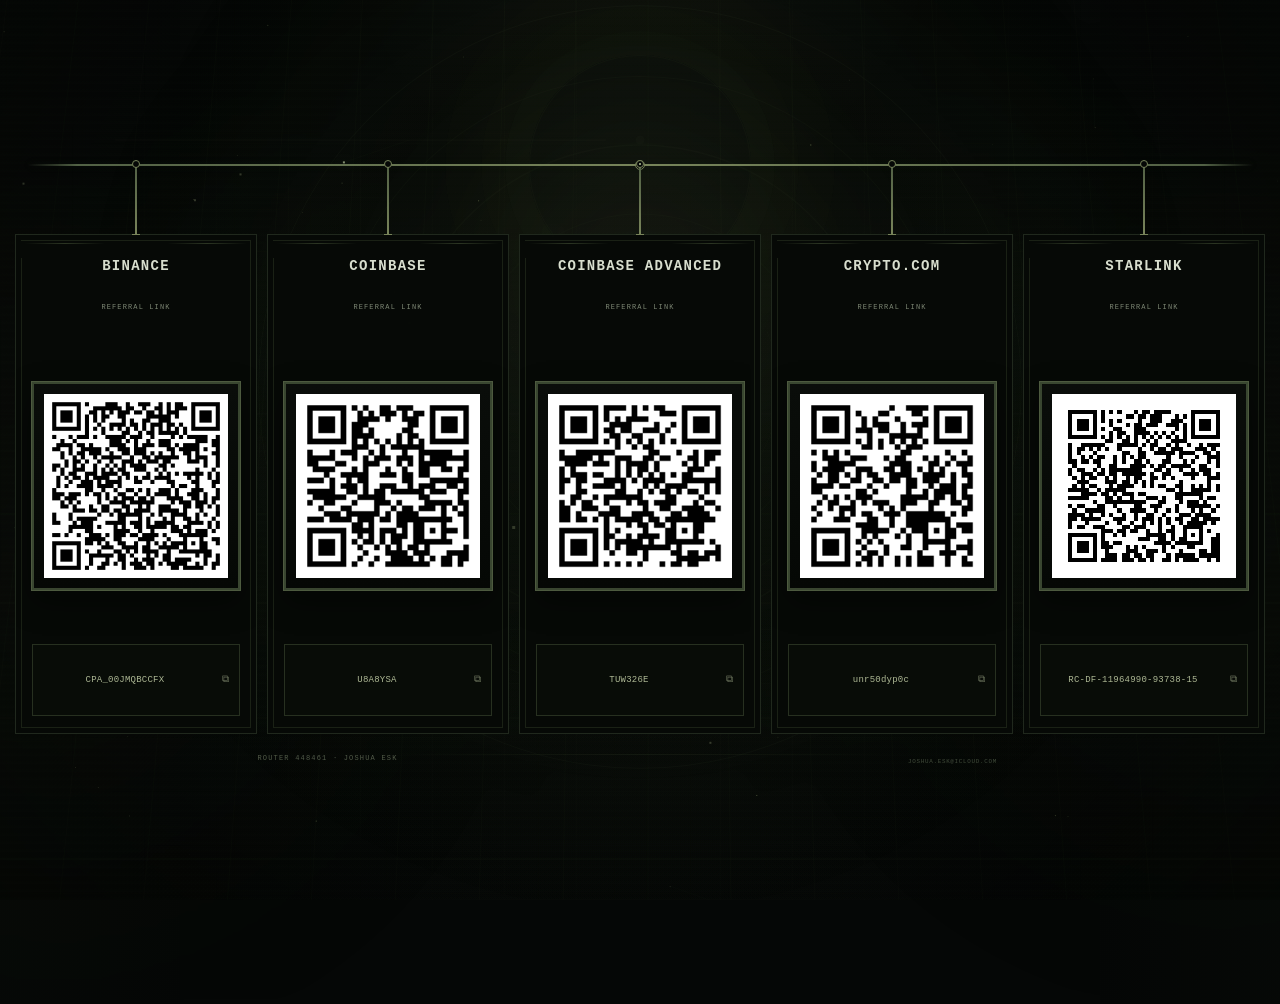
==== commit 0fd9b783: "Add centered contact line" ====
--- a/index.html
+++ b/index.html
@@ -1 +1 @@
-<!doctype html><html lang="en"><head><meta charset="utf-8"><meta name="viewport" content="width=device-width,initial-scale=1,viewport-fit=cover"><meta name="theme-color" content="#050706"><meta name="description" content="ROUTER 448461 referral directory. Scan or click a provider card to open provider links; referral codes can be copied directly."><link rel="canonical" href="https://router448461.com/"><meta property="og:title" content="ROUTER 448461"><meta property="og:description" content="Referral directory for provider links and referral codes."><meta property="og:type" content="website"><meta property="og:url" content="https://router448461.com/"><meta property="og:image" content="/og-image.svg"><meta property="og:image:alt" content="ROUTER 448461 referral directory network"><meta name="twitter:card" content="summary_large_image"><meta name="twitter:title" content="ROUTER 448461"><meta name="twitter:description" content="Referral directory for provider links and referral codes."><meta name="twitter:image" content="/og-image.svg"><link rel="manifest" href="/site.webmanifest?v=20260823-1651"><link rel="stylesheet" href="/style.css?v=20260823-1651"><link rel="stylesheet" href="/advanced.css?v=20260823-1651"><link rel="icon" href="icon.svg?v=20260823-1651" type="image/svg+xml"><link rel="icon" href="icon-maskable.svg?v=20260823-1651" type="image/svg+xml" sizes="any"><link rel="apple-touch-icon" href="icon.svg?v=20260823-1651"><title>ROUTER 448461</title></head><body><div class="scene" aria-hidden="true"><canvas id="net"></canvas></div><div class="shell"><main class="main"><section class="network" aria-label="Referral network"><div class="trunk"></div><div class="hub"></div><div class="cards"><article class="card"><span class="branch"></span><div class="inner"><div class="name">BINANCE</div><div class="type">REFERRAL LINK</div><div class="qr-wrap"><a class="qrplate" href="https://www.binance.com/activity/referral-entry/CPA?ref=CPA_00JMQBCCFX&utm_medium=app_share_link_sms" target="_blank" rel="noopener noreferrer" aria-label="Open Binance referral"><img src="qr/binance.png?v=20260823-1651" alt="Binance referral QR"></a></div><button class="code" type="button" data-code="CPA_00JMQBCCFX" aria-label="Copy Binance referral code">CPA_00JMQBCCFX</button></div></article><article class="card"><span class="branch"></span><div class="inner"><div class="name">COINBASE</div><div class="type">REFERRAL LINK</div><div class="qr-wrap"><a class="qrplate" href="https://coinbase.com/join/U8A8YSA" target="_blank" rel="noopener noreferrer" aria-label="Open Coinbase referral"><img src="qr/coinbase.png?v=20260823-1651" alt="Coinbase referral QR"></a></div><button class="code" type="button" data-code="U8A8YSA" aria-label="Copy Coinbase referral code">U8A8YSA</button></div></article><article class="card"><span class="branch"></span><div class="inner"><div class="name">COINBASE ADVANCED</div><div class="type">REFERRAL LINK</div><div class="qr-wrap"><a class="qrplate" href="https://advanced.coinbase.com/join/TUW326E" target="_blank" rel="noopener noreferrer" aria-label="Open Coinbase Advanced referral"><img src="qr/coinbase-advanced.png?v=20260823-1651" alt="Coinbase Advanced QR"></a></div><button class="code" type="button" data-code="TUW326E" aria-label="Copy Coinbase Advanced referral code">TUW326E</button></div></article><article class="card"><span class="branch"></span><div class="inner"><div class="name">CRYPTO.COM</div><div class="type">REFERRAL LINK</div><div class="qr-wrap"><a class="qrplate" href="https://crypto.com/app/unr50dyp0c" target="_blank" rel="noopener noreferrer" aria-label="Open Crypto.com referral"><img src="qr/crypto-com.png?v=20260823-1651" alt="Crypto.com referral QR"></a></div><button class="code" type="button" data-code="unr50dyp0c" aria-label="Copy Crypto.com referral code">unr50dyp0c</button></div></article><article class="card"><span class="branch"></span><div class="inner"><div class="name">STARLINK</div><div class="type">REFERRAL LINK</div><div class="qr-wrap"><a class="qrplate" href="https://starlink.com/?referral=RC-DF-11964990-93738-15&app_source=share" target="_blank" rel="noopener noreferrer" aria-label="Open Starlink referral"><img src="qr/starlink.svg?v=20260823-1651" alt="Starlink referral QR"></a></div><button class="code" type="button" data-code="RC-DF-11964990-93738-15" aria-label="Copy Starlink referral code">RC-DF-11964990-93738-15</button></div></article></div></section><footer class="footer"><span>ROUTER 448461 · JOSHUA ESK</span></footer></main></div><script src="/background.js?v=20260823-1651" defer></script><script src="/copy.js?v=20260823-1651" defer></script></body></html>+<!doctype html><html lang="en"><head><meta charset="utf-8"><meta name="viewport" content="width=device-width,initial-scale=1,viewport-fit=cover"><meta name="theme-color" content="#050706"><meta name="description" content="ROUTER 448461 referral directory. Scan or click a provider card to open provider links; referral codes can be copied directly."><link rel="canonical" href="https://router448461.com/"><meta property="og:title" content="ROUTER 448461"><meta property="og:description" content="Referral directory for provider links and referral codes."><meta property="og:type" content="website"><meta property="og:url" content="https://router448461.com/"><meta property="og:image" content="/og-image.svg"><meta property="og:image:alt" content="ROUTER 448461 referral directory network"><meta name="twitter:card" content="summary_large_image"><meta name="twitter:title" content="ROUTER 448461"><meta name="twitter:description" content="Referral directory for provider links and referral codes."><meta name="twitter:image" content="/og-image.svg"><link rel="manifest" href="/site.webmanifest?v=20260823-1651"><link rel="stylesheet" href="/style.css?v=20260823-1651"><link rel="stylesheet" href="/advanced.css?v=20260823-1651"><link rel="icon" href="icon.svg?v=20260823-1651" type="image/svg+xml"><link rel="icon" href="icon-maskable.svg?v=20260823-1651" type="image/svg+xml" sizes="any"><link rel="apple-touch-icon" href="icon.svg?v=20260823-1651"><title>ROUTER 448461</title></head><body><div class="scene" aria-hidden="true"><canvas id="net"></canvas></div><div class="shell"><main class="main"><section class="network" aria-label="Referral network"><div class="trunk"></div><div class="hub"></div><div class="cards"><article class="card"><span class="branch"></span><div class="inner"><div class="name">BINANCE</div><div class="type">REFERRAL LINK</div><div class="qr-wrap"><a class="qrplate" href="https://www.binance.com/activity/referral-entry/CPA?ref=CPA_00JMQBCCFX&utm_medium=app_share_link_sms" target="_blank" rel="noopener noreferrer" aria-label="Open Binance referral"><img src="qr/binance.png?v=20260823-1651" alt="Binance referral QR"></a></div><button class="code" type="button" data-code="CPA_00JMQBCCFX" aria-label="Copy Binance referral code">CPA_00JMQBCCFX</button></div></article><article class="card"><span class="branch"></span><div class="inner"><div class="name">COINBASE</div><div class="type">REFERRAL LINK</div><div class="qr-wrap"><a class="qrplate" href="https://coinbase.com/join/U8A8YSA" target="_blank" rel="noopener noreferrer" aria-label="Open Coinbase referral"><img src="qr/coinbase.png?v=20260823-1651" alt="Coinbase referral QR"></a></div><button class="code" type="button" data-code="U8A8YSA" aria-label="Copy Coinbase referral code">U8A8YSA</button></div></article><article class="card"><span class="branch"></span><div class="inner"><div class="name">COINBASE ADVANCED</div><div class="type">REFERRAL LINK</div><div class="qr-wrap"><a class="qrplate" href="https://advanced.coinbase.com/join/TUW326E" target="_blank" rel="noopener noreferrer" aria-label="Open Coinbase Advanced referral"><img src="qr/coinbase-advanced.png?v=20260823-1651" alt="Coinbase Advanced QR"></a></div><button class="code" type="button" data-code="TUW326E" aria-label="Copy Coinbase Advanced referral code">TUW326E</button></div></article><article class="card"><span class="branch"></span><div class="inner"><div class="name">CRYPTO.COM</div><div class="type">REFERRAL LINK</div><div class="qr-wrap"><a class="qrplate" href="https://crypto.com/app/unr50dyp0c" target="_blank" rel="noopener noreferrer" aria-label="Open Crypto.com referral"><img src="qr/crypto-com.png?v=20260823-1651" alt="Crypto.com referral QR"></a></div><button class="code" type="button" data-code="unr50dyp0c" aria-label="Copy Crypto.com referral code">unr50dyp0c</button></div></article><article class="card"><span class="branch"></span><div class="inner"><div class="name">STARLINK</div><div class="type">REFERRAL LINK</div><div class="qr-wrap"><a class="qrplate" href="https://starlink.com/?referral=RC-DF-11964990-93738-15&app_source=share" target="_blank" rel="noopener noreferrer" aria-label="Open Starlink referral"><img src="qr/starlink.svg?v=20260823-1651" alt="Starlink referral QR"></a></div><button class="code" type="button" data-code="RC-DF-11964990-93738-15" aria-label="Copy Starlink referral code">RC-DF-11964990-93738-15</button></div></article></div></section><footer class="footer"><span>ROUTER 448461 · JOSHUA ESK</span><span>joshua.esk@icloud.com</span></footer></main></div><script src="/background.js?v=20260823-1651" defer></script><script src="/copy.js?v=20260823-1651" defer></script></body></html>
--- a/style.css
+++ b/style.css
@@ -1 +1 @@
-:root{--bg:#050706;--panel:rgba(7,10,7,.985);--line:#526145;--field:#78845a;--text:#d8dece;--muted:#7d8774;--code:#aeb995;--soft:#69735e;--edge:#20281d;--edge2:#303c27}*{box-sizing:border-box}html,body{margin:0;min-height:100%;background:var(--bg);color:var(--text);font:12px/1.35 ui-monospace,SFMono-Regular,Menlo,Monaco,Consolas,"Liberation Mono","Courier New",monospace}body{overflow-x:hidden}a{color:inherit;text-decoration:none}.scene{position:fixed;inset:0;z-index:0;pointer-events:none}.scene canvas{width:100%;height:100%;display:block}.shell{position:relative;z-index:2;width:min(1540px,calc(100% - 30px));min-height:100svh;margin:auto;display:flex;align-items:center}.main{width:100%;padding:52px 0 22px}.network{position:relative;padding-top:70px}.trunk{position:absolute;top:0;left:1%;right:1%;height:1px;background:linear-gradient(90deg,transparent,var(--line) 4%,var(--field) 50%,var(--line) 96%,transparent);box-shadow:0 0 10px rgba(110,128,80,.14);animation:draw 1s ease-out both}.hub{position:absolute;left:50%;top:-4px;width:9px;height:9px;margin-left:-4px;border:1px solid var(--field);border-radius:50%;background:var(--bg);box-shadow:0 0 0 3px rgba(89,103,71,.07),0 0 14px rgba(120,132,90,.16);animation:pulse 7s 1s ease-in-out infinite}.hub:after{content:"";position:absolute;inset:2px;background:var(--field);border-radius:50%;opacity:.65}.cards{display:grid;grid-template-columns:repeat(5,minmax(0,1fr));gap:10px;align-items:stretch;max-width:1500px;margin:0 auto}.card{position:relative;display:flex;min-width:0;width:100%;height:500px;border:1px solid var(--edge);background:var(--panel);overflow:visible;opacity:0;transform:translateY(12px);animation:settle .7s ease-out forwards;transition:transform .28s ease,border-color .3s ease,box-shadow .3s ease}.card:after{content:"";position:absolute;inset:5px;pointer-events:none;border:1px solid rgba(65,80,51,.34);clip-path:polygon(0 0,18px 0,18px 1px,0 1px,0 18px,1px 18px,1px 0,100% 0,100% 18px,calc(100% - 1px) 18px,calc(100% - 1px) 1px,82px 1px,82px 0,100% 0,100% 100%,calc(100% - 82px) 100%,calc(100% - 82px) calc(100% - 1px),calc(100% - 1px) calc(100% - 1px),calc(100% - 1px) calc(100% - 18px),100% calc(100% - 18px),100% 100%,0 100%,0 calc(100% - 18px),1px calc(100% - 18px),1px calc(100% - 1px),82px calc(100% - 1px),82px 100%,0 100%)}.card:before{content:"";position:absolute;left:9px;right:9px;top:8px;height:1px;background:linear-gradient(90deg,transparent,#4a593a 18%,transparent 36%,transparent 64%,#4a593a 82%,transparent);opacity:.55;pointer-events:none}.card:nth-child(1){animation-delay:.16s}.card:nth-child(2){animation-delay:.24s}.card:nth-child(3){animation-delay:.32s}.card:nth-child(4){animation-delay:.40s}.card:nth-child(5){animation-delay:.48s}.card:focus-visible{outline:1px solid var(--field);outline-offset:4px}.card:hover{transform:translateY(-4px);border-color:#4d5c40;box-shadow:0 20px 44px rgba(0,0,0,.46),0 0 22px rgba(86,104,64,.1)}.branch{position:absolute;top:-70px;height:70px;bottom:auto;left:50%;width:1px;background:linear-gradient(var(--line),var(--field));transform:translateX(-50%);z-index:1;pointer-events:none;transition:filter .3s ease}.branch:after{content:"";position:absolute;left:-2px;top:-5px;width:5px;height:5px;border:1px solid var(--field);border-radius:50%;background:var(--bg)}.branch:before{content:"";position:absolute;left:-3px;bottom:-2px;width:7px;height:3px;border-top:1px solid var(--field);border-bottom:1px solid rgba(120,132,90,.45);background:transparent}.card:hover .branch{filter:drop-shadow(0 0 4px rgba(120,132,90,.65))}.card:hover .branch:after,.card:hover .branch:before{box-shadow:0 0 11px rgba(120,132,90,.55)}.inner{display:grid;grid-template-rows:48px 24px 1fr 72px;flex:1;min-width:0;width:100%;padding:20px 16px 17px;text-align:center;position:relative;z-index:2}.name,.type,.qr-wrap,.code{width:100%;min-width:0}.name{height:48px;font-size:14px;font-weight:600;letter-spacing:.09em;display:flex;align-items:flex-start;justify-content:center;white-space:normal;overflow:hidden;line-height:1.3;padding:2px 6px}.type{height:24px;color:var(--muted);font-size:7px;letter-spacing:.16em;align-self:start}.qr-wrap{display:flex;align-items:center;justify-content:center;min-height:0;padding:8px 0}.qrplate{position:relative;display:flex;align-items:center;justify-content:center;width:100%;height:auto;aspect-ratio:1;padding:10px;background:#eef0e8;border:2px solid #394630;box-shadow:0 0 0 1px #4d5a3f,0 12px 28px rgba(0,0,0,.44);transition:border-color .25s ease,box-shadow .25s ease,transform .25s ease}.qrplate:before,.qrplate:after{content:"";position:absolute;width:16px;height:16px;border-color:#71805a}.qrplate:before{left:-3px;top:-3px;border-left:2px solid;border-top:2px solid}.qrplate:after{right:-3px;bottom:-3px;border-right:2px solid;border-bottom:2px solid}.qrplate img{display:block;width:100%;height:100%;object-fit:contain}.card:hover .qrplate{border-color:var(--field);box-shadow:0 0 0 1px #66764d,0 0 24px rgba(93,112,67,.16),0 14px 29px rgba(0,0,0,.46);transform:scale(1.012)}.code{position:relative;display:flex;align-items:center;justify-content:center;height:72px;margin:0;padding:8px 32px 8px 10px;border:1px solid #273020;background:rgba(10,14,9,.76);color:var(--code);font:9px/1.35 ui-monospace,SFMono-Regular,Menlo,Monaco,Consolas,"Liberation Mono","Courier New",monospace;letter-spacing:.025em;white-space:normal;overflow-wrap:anywhere;text-align:center;cursor:pointer;transition:border-color .25s ease,color .25s ease,background .25s ease}.code:after{content:"⧉";position:absolute;right:10px;top:50%;transform:translateY(-50%);font-size:10px;opacity:.62}.code:hover,.code:focus-visible{border-color:#61704c;color:#d0d8bc;background:rgba(16,21,13,.92);outline:none}.code.copied{border-color:var(--field);color:#e0e7cd;background:rgba(25,32,19,.96)}.code.copy-failed{border-color:#6b6b4f;color:#d8d8a9}.trustbar{display:none}.footer{position:relative;margin:18px auto 0;display:flex;justify-content:center;align-items:center;width:100%;max-width:1500px;color:#59634f;font-size:7px;letter-spacing:.17em;text-transform:uppercase;text-align:center}.footer span{display:block;width:100%;text-align:center}.footer span:last-child{display:none}@keyframes draw{from{transform:scaleX(0)}to{transform:scaleX(1)}}@keyframes settle{to{opacity:1;transform:translateY(0)}}@keyframes pulse{0%,100%{transform:scale(1);opacity:.65}50%{transform:scale(1.35);opacity:1}}@media(max-width:920px){.shell{width:min(800px,calc(100% - 20px))}.cards{grid-template-columns:repeat(2,minmax(0,1fr));gap:16px;row-gap:82px}.card{height:500px}.footer{padding:0 4px}}@media(max-width:600px){.shell{width:calc(100% - 14px)}.main{padding:32px 0 20px}.network{padding-top:0}.trunk{display:none}.hub{position:relative;left:50%;top:auto;display:block;margin:0 0 18px -4px}.cards{display:flex;flex-direction:column;gap:18px;position:relative}.cards:before{content:"";position:absolute;left:50%;top:-18px;bottom:0;width:1px;background:linear-gradient(var(--field),rgba(82,97,69,.12));opacity:.5;pointer-events:none}.card{width:min(420px,97%);height:470px;margin:auto}.branch{top:-18px;height:18px}.inner{grid-template-rows:46px 24px 1fr 72px;padding:17px 14px 16px}.qr-wrap{padding:8px 0}.code{height:72px;font-size:8px}.footer{margin-top:18px;padding:0}.footer span{width:100%;text-align:center}}@media(max-width:390px){.card{width:99%;height:450px}.code{font-size:7px}}@media(prefers-reduced-motion:reduce){*,*:before,*:after{animation:none!important;transition:none!important}}+:root{--bg:#050706;--panel:rgba(7,10,7,.985);--line:#526145;--field:#78845a;--text:#d8dece;--muted:#7d8774;--code:#aeb995;--soft:#69735e;--edge:#20281d;--edge2:#303c27}*{box-sizing:border-box}html,body{margin:0;min-height:100%;background:var(--bg);color:var(--text);font:12px/1.35 ui-monospace,SFMono-Regular,Menlo,Monaco,Consolas,"Liberation Mono","Courier New",monospace}body{overflow-x:hidden}a{color:inherit;text-decoration:none}.scene{position:fixed;inset:0;z-index:0;pointer-events:none}.scene canvas{width:100%;height:100%;display:block}.shell{position:relative;z-index:2;width:min(1540px,calc(100% - 30px));min-height:100svh;margin:auto;display:flex;align-items:center}.main{width:100%;padding:52px 0 22px}.network{position:relative;padding-top:70px}.trunk{position:absolute;top:0;left:1%;right:1%;height:2px;background:linear-gradient(90deg,transparent,var(--line) 4%,var(--field) 50%,var(--line) 96%,transparent);box-shadow:0 0 8px rgba(110,128,80,.10);animation:draw 1s ease-out both}.hub{position:absolute;left:50%;top:-4px;width:10px;height:10px;margin:0;transform:translateX(-50%);border:1px solid var(--field);border-radius:50%;background:var(--bg);box-shadow:none;animation:none}.hub:after{content:"";position:absolute;left:50%;top:50%;width:4px;height:4px;transform:translate(-50%,-50%);background:var(--field);border-radius:50%;opacity:.9}.cards{display:grid;grid-template-columns:repeat(5,minmax(0,1fr));gap:10px;align-items:stretch;max-width:1500px;margin:0 auto}.card{position:relative;display:flex;min-width:0;width:100%;height:500px;border:1px solid var(--edge);background:var(--panel);overflow:visible;opacity:0;transform:translateY(12px);animation:settle .7s ease-out forwards;transition:transform .28s ease,border-color .3s ease,box-shadow .3s ease}.card:after{content:"";position:absolute;inset:5px;pointer-events:none;border:1px solid rgba(65,80,51,.34);clip-path:polygon(0 0,18px 0,18px 1px,0 1px,0 18px,1px 18px,1px 0,100% 0,100% 18px,calc(100% - 1px) 18px,calc(100% - 1px) 1px,82px 1px,82px 0,100% 0,100% 100%,calc(100% - 82px) 100%,calc(100% - 82px) calc(100% - 1px),calc(100% - 1px) calc(100% - 1px),calc(100% - 1px) calc(100% - 18px),100% calc(100% - 18px),100% 100%,0 100%,0 calc(100% - 18px),1px calc(100% - 18px),1px calc(100% - 1px),82px calc(100% - 1px),82px 100%,0 100%)}.card:before{content:"";position:absolute;left:9px;right:9px;top:8px;height:1px;background:linear-gradient(90deg,transparent,#4a593a 18%,transparent 36%,transparent 64%,#4a593a 82%,transparent);opacity:.55;pointer-events:none}.card:nth-child(1){animation-delay:.16s}.card:nth-child(2){animation-delay:.24s}.card:nth-child(3){animation-delay:.32s}.card:nth-child(4){animation-delay:.40s}.card:nth-child(5){animation-delay:.48s}.card:focus-visible{outline:1px solid var(--field);outline-offset:4px}.card:hover{transform:translateY(-4px);border-color:#4d5c40;box-shadow:0 20px 44px rgba(0,0,0,.46),0 0 22px rgba(86,104,64,.1)}.branch{position:absolute;top:-70px;height:70px;bottom:auto;left:50%;width:2px;background:linear-gradient(var(--line),var(--field));transform:translateX(-50%);z-index:1;pointer-events:none;transition:filter .3s ease}.branch:after{content:"";position:absolute;left:50%;top:-5px;width:8px;height:8px;border:1px solid var(--field);border-radius:50%;background:var(--bg);transform:translateX(-50%);box-sizing:border-box}.branch:before{content:"";position:absolute;left:50%;bottom:-2px;width:8px;height:2px;transform:translateX(-50%);border-top:1px solid var(--field);background:transparent}.card:hover .branch{filter:drop-shadow(0 0 4px rgba(120,132,90,.55))}.card:hover .branch:after,.card:hover .branch:before{box-shadow:none}.inner{display:grid;grid-template-rows:48px 24px 1fr 72px;flex:1;min-width:0;width:100%;padding:20px 16px 17px;text-align:center;position:relative;z-index:2}.name,.type,.qr-wrap,.code{width:100%;min-width:0}.name{height:48px;font-size:14px;font-weight:600;letter-spacing:.09em;display:flex;align-items:flex-start;justify-content:center;white-space:normal;overflow:hidden;line-height:1.3;padding:2px 6px}.type{height:24px;color:var(--muted);font-size:7px;letter-spacing:.16em;align-self:start}.qr-wrap{display:flex;align-items:center;justify-content:center;min-height:0;padding:8px 0}.qrplate{position:relative;display:flex;align-items:center;justify-content:center;width:100%;height:auto;aspect-ratio:1;padding:10px;background:#eef0e8;border:2px solid #394630;box-shadow:0 0 0 1px #4d5a3f,0 12px 28px rgba(0,0,0,.44);transition:border-color .25s ease,box-shadow .25s ease,transform .25s ease}.qrplate:before,.qrplate:after{content:"";position:absolute;width:16px;height:16px;border-color:#71805a}.qrplate:before{left:-3px;top:-3px;border-left:2px solid;border-top:2px solid}.qrplate:after{right:-3px;bottom:-3px;border-right:2px solid;border-bottom:2px solid}.qrplate img{display:block;width:100%;height:100%;object-fit:contain}.card:hover .qrplate{border-color:var(--field);box-shadow:0 0 0 1px #66764d,0 0 24px rgba(93,112,67,.16),0 14px 29px rgba(0,0,0,.46);transform:scale(1.012)}.code{position:relative;display:flex;align-items:center;justify-content:center;height:72px;margin:0;padding:8px 32px 8px 10px;border:1px solid #273020;background:rgba(10,14,9,.76);color:var(--code);font:9px/1.35 ui-monospace,SFMono-Regular,Menlo,Monaco,Consolas,"Liberation Mono","Courier New",monospace;letter-spacing:.025em;white-space:normal;overflow-wrap:anywhere;text-align:center;cursor:pointer;transition:border-color .25s ease,color .25s ease,background .25s ease}.code:after{content:"⧉";position:absolute;right:10px;top:50%;transform:translateY(-50%);font-size:10px;opacity:.62}.code:hover,.code:focus-visible{border-color:#61704c;color:#d0d8bc;background:rgba(16,21,13,.92);outline:none}.code.copied{border-color:var(--field);color:#e0e7cd;background:rgba(25,32,19,.96)}.code.copy-failed{border-color:#6b6b4f;color:#d8d8a9}.trustbar{display:none}.footer{position:relative;margin:18px auto 0;display:flex;justify-content:center;align-items:center;width:100%;max-width:1500px;color:#59634f;font-size:7px;letter-spacing:.17em;text-transform:uppercase;text-align:center}.footer span{display:block;width:100%;text-align:center}.footer span:last-child{display:none}@keyframes draw{from{transform:scaleX(0)}to{transform:scaleX(1)}}@keyframes settle{to{opacity:1;transform:translateY(0)}}@media(max-width:920px){.shell{width:min(800px,calc(100% - 20px))}.cards{grid-template-columns:repeat(2,minmax(0,1fr));gap:16px;row-gap:82px}.card{height:500px}.footer{padding:0 4px}}@media(max-width:600px){.shell{width:calc(100% - 14px)}.main{padding:32px 0 20px}.network{padding-top:0}.trunk{display:none}.hub{position:relative;left:50%;top:auto;display:block;margin:0 0 18px 0;transform:translateX(-50%)}.cards{display:flex;flex-direction:column;gap:18px;position:relative}.cards:before{content:"";position:absolute;left:50%;top:-18px;bottom:0;width:2px;background:linear-gradient(var(--field),rgba(82,97,69,.12));opacity:.5;pointer-events:none;transform:translateX(-50%)}.card{width:min(420px,97%);height:470px;margin:auto}.branch{top:-18px;height:18px}.inner{grid-template-rows:46px 24px 1fr 72px;padding:17px 14px 16px}.qr-wrap{padding:8px 0}.code{height:72px;font-size:8px}.footer{margin-top:18px;padding:0}.footer span{width:100%;text-align:center}}@media(max-width:390px){.card{width:99%;height:450px}.code{font-size:7px}}@media(prefers-reduced-motion:reduce){*,*:before,*:after{animation:none!important;transition:none!important}}
--- a/advanced.css
+++ b/advanced.css
@@ -1 +1 @@
-.main{position:relative;isolation:isolate}.main:before,.main:after{content:"";position:absolute;inset:-24vh -20vw;pointer-events:none;z-index:-1}.main:before{background:radial-gradient(circle at 50% 34%,rgba(111,132,79,.11) 0,rgba(71,88,52,.045) 20%,transparent 48%),radial-gradient(circle at 17% 62%,rgba(89,112,66,.045),transparent 34%),radial-gradient(circle at 83% 58%,rgba(89,112,66,.04),transparent 35%);filter:blur(8px);opacity:.9}.main:after{background:linear-gradient(90deg,transparent 0,rgba(92,113,70,.025) 12%,transparent 25%,transparent 75%,rgba(92,113,70,.025) 88%,transparent 100%),radial-gradient(circle at 50% 0,rgba(150,166,119,.045),transparent 22%);mix-blend-mode:screen}.scene:before,.scene:after{content:"";position:fixed;inset:0;pointer-events:none}.scene:before{z-index:1;background:radial-gradient(circle at 50% 38%,transparent 0,transparent 34%,rgba(65,84,47,.035) 50%,transparent 68%),repeating-linear-gradient(90deg,rgba(124,145,92,.018) 0,rgba(124,145,92,.018) 1px,transparent 1px,transparent 72px),repeating-linear-gradient(0deg,rgba(124,145,92,.013) 0,rgba(124,145,92,.013) 1px,transparent 1px,transparent 54px);mask-image:radial-gradient(circle at center,black 0,rgba(0,0,0,.88) 48%,transparent 88%);animation:fieldDrift 26s linear infinite}.scene:after{z-index:2;background:radial-gradient(circle at 50% 42%,transparent 0,transparent 48%,rgba(0,0,0,.18) 82%,rgba(0,0,0,.42) 100%),linear-gradient(180deg,transparent 0,rgba(100,124,75,.012) 48%,transparent 52%);background-size:auto,100% 8px;mix-blend-mode:normal}.card{will-change:transform,box-shadow,border-color;backdrop-filter:blur(3px);transform-style:preserve-3d}.card:after{transition:border-color .3s ease,opacity .3s ease}.card:before{animation:edgeFlicker 9s ease-in-out infinite}.card.proximity{transform:translateY(-2px) perspective(900px) rotateX(.35deg);border-color:#536347;box-shadow:0 15px 38px rgba(0,0,0,.4),0 0 26px rgba(86,104,64,.14)}.card.proximity .branch{filter:drop-shadow(0 0 5px rgba(120,132,90,.72))}.card.proximity .branch:after,.card.proximity .branch:before{box-shadow:0 0 13px rgba(120,132,90,.58)}.card.proximity .qrplate{border-color:#667653;box-shadow:0 0 0 1px #74805d,0 0 26px rgba(93,112,67,.2),0 14px 30px rgba(0,0,0,.48)}.card.proximity .qrplate:before,.card.proximity .qrplate:after{filter:drop-shadow(0 0 4px rgba(130,151,96,.32))}.card.proximity .code{border-color:#4f5e3e;background:rgba(15,20,12,.9)}.hub{position:absolute;left:50%;top:-4px;width:9px;height:9px;margin:0;transform:translateX(-50%);transition:box-shadow .3s ease,transform .3s ease;filter:drop-shadow(0 0 5px rgba(126,145,91,.18));animation:pulse 7s 1s ease-in-out infinite}.hub:before,.hub:after{content:"";position:absolute;left:50%;top:50%;width:calc(100% + 24px);height:calc(100% + 24px);transform:translate(-50%,-50%);border:1px solid rgba(144,165,104,.13);border-radius:50%;pointer-events:none}.hub:before{width:calc(100% + 38px);height:calc(100% + 38px);border-color:rgba(112,135,83,.075);animation:hubOrbit 10s linear infinite}.hub:after{width:calc(100% + 56px);height:calc(100% + 56px);border-color:rgba(101,122,75,.04);animation:hubBreath 6s ease-in-out infinite}.network:before{content:"";position:absolute;left:50%;top:-18px;width:220px;height:220px;transform:translateX(-50%);border:1px solid rgba(108,129,77,.045);border-radius:50%;box-shadow:0 0 0 24px rgba(87,103,64,.014),0 0 0 48px rgba(87,103,64,.009),0 0 0 84px rgba(87,103,64,.006);pointer-events:none;animation:ringBreathe 8s ease-in-out infinite}.network:after{content:"";position:absolute;left:50%;top:16px;width:2px;height:2px;transform:translateX(-50%);background:#b6c99a;box-shadow:0 0 12px rgba(182,201,154,.5),0 0 26px rgba(127,151,92,.18);border-radius:50%;pointer-events:none}.network:has(.card.proximity) .hub{transform:translateX(-50%) scale(1.08);box-shadow:0 0 0 4px rgba(89,103,71,.08),0 0 20px rgba(120,132,90,.28),0 0 40px rgba(106,127,78,.12)}.network:has(.card.proximity) .trunk{box-shadow:0 0 14px rgba(110,128,80,.2)}.network:has(.card.proximity) .hub:before{border-color:rgba(148,170,109,.25)}.network:has(.card:nth-child(1).proximity) .hub:before{transform:translate(-50%,-50%) rotate(-12deg)}.network:has(.card:nth-child(2).proximity) .hub:before{transform:translate(-50%,-50%) rotate(-6deg)}.network:has(.card:nth-child(3).proximity) .hub:before{transform:translate(-50%,-50%) rotate(0)}.network:has(.card:nth-child(4).proximity) .hub:before{transform:translate(-50%,-50%) rotate(6deg)}.network:has(.card:nth-child(5).proximity) .hub:before{transform:translate(-50%,-50%) rotate(12deg)}.cards:focus-within .card:not(:focus-within){opacity:.72}.branch{transform:translateX(-50%);left:50%;width:1px}.branch:after{left:50%;top:-5px;width:7px;height:7px;transform:translateX(-50%);box-sizing:border-box}.branch:before{left:50%;bottom:-2px;width:7px;height:3px;transform:translateX(-50%)}.card:nth-child(1) .inner{clip-path:polygon(0 0,100% 0,100% 96%,96% 100%,0 100%)}.card:nth-child(2) .inner{clip-path:polygon(0 0,96% 0,100% 4%,100% 100%,0 100%)}.card:nth-child(3) .inner{clip-path:polygon(0 0,100% 0,96% 4%,96% 96%,100% 100%,0 100%)}.card:nth-child(4) .inner{clip-path:polygon(4% 0,100% 0,100% 100%,0 100%,0 4%)}.card:nth-child(5) .inner{clip-path:polygon(0 0,100% 0,100% 100%,4% 100%,0 96%)}.qrplate{overflow:hidden;position:relative;background:linear-gradient(180deg,rgba(255,255,255,.018),rgba(0,0,0,.06))}.qrplate:before,.qrplate:after{animation:cornerPulse 4.5s ease-in-out infinite}.qrplate img{position:relative;z-index:1}.qrplate::after{content:"";position:absolute;left:8%;right:8%;top:-20%;height:1px;background:rgba(173,193,137,.18);box-shadow:0 0 10px rgba(126,151,92,.14);animation:qrSweep 5.5s ease-in-out infinite;pointer-events:none;z-index:2}.code{transition:border-color .25s ease,color .25s ease,background .25s ease,box-shadow .25s ease,transform .25s ease}.code:hover,.code:focus-visible{box-shadow:inset 0 0 18px rgba(86,108,65,.06),0 0 14px rgba(86,108,65,.06);transform:translateY(-1px)}.qrplate:focus-visible,.code:focus-visible{outline:1px solid var(--field);outline-offset:3px}.footer{opacity:.92}.footer:before{content:"";position:absolute;left:50%;width:min(520px,45vw);height:1px;transform:translateX(-50%);background:linear-gradient(90deg,transparent,rgba(92,109,70,.15),transparent);margin-top:-9px}.main{filter:drop-shadow(0 0 14px rgba(64,80,47,.03))}@keyframes edgeFlicker{0%,100%{opacity:.42}48%{opacity:.54}52%{opacity:.44}78%{opacity:.5}}@keyframes ringBreathe{0%,100%{transform:translateX(-50%) scale(.96);opacity:.56}50%{transform:translateX(-50%) scale(1.04);opacity:.86}}@keyframes cornerPulse{0%,100%{opacity:.68}50%{opacity:1}}@keyframes hubOrbit{to{transform:translate(-50%,-50%) rotate(360deg)}}@keyframes hubBreath{0%,100%{transform:translate(-50%,-50%) scale(.96);opacity:.5}50%{transform:translate(-50%,-50%) scale(1.04);opacity:.95}}@keyframes qrSweep{0%,18%{top:-18%;opacity:0}30%{opacity:.18}68%{top:118%;opacity:.1}80%,100%{top:118%;opacity:0}}@keyframes fieldDrift{0%{transform:translate3d(0,0,0) scale(1)}50%{transform:translate3d(-18px,10px,0) scale(1.015)}100%{transform:translate3d(0,0,0) scale(1)}}@media(max-width:920px){.main:before{inset:-12vh -28vw}.network:before{width:180px;height:180px}.footer:before{width:38vw}}@media(max-width:600px){.main:before{inset:-8vh -58vw}.network:before{width:150px;height:150px;top:-22px}.footer:before{width:62vw}.card.proximity{transform:translateY(-1px)}.hub:before{width:calc(100% + 18px);height:calc(100% + 18px)}.hub:after{width:calc(100% + 30px);height:calc(100% + 30px)}.qrplate::after{animation-duration:7s}}@media(prefers-reduced-motion:reduce){.card.proximity{transform:none}.network:has(.card.proximity) .hub{transform:translateX(-50%)}.network:before,.card:before,.qrplate:before,.qrplate:after,.hub:before,.hub:after,.scene:before{animation:none}.main:before,.main:after{filter:none}}+.main{position:relative;isolation:isolate}.main:before,.main:after{content:"";position:absolute;inset:-24vh -20vw;pointer-events:none;z-index:-1}.main:before{background:radial-gradient(circle at 50% 34%,rgba(111,132,79,.11) 0,rgba(71,88,52,.045) 20%,transparent 48%),radial-gradient(circle at 17% 62%,rgba(89,112,66,.045),transparent 34%),radial-gradient(circle at 83% 58%,rgba(89,112,66,.04),transparent 35%);filter:blur(8px);opacity:.9}.main:after{background:linear-gradient(90deg,transparent 0,rgba(92,113,70,.025) 12%,transparent 25%,transparent 75%,rgba(92,113,70,.025) 88%,transparent 100%),radial-gradient(circle at 50% 0,rgba(150,166,119,.045),transparent 22%);mix-blend-mode:screen}.scene:before,.scene:after{content:"";position:fixed;inset:0;pointer-events:none}.scene:before{z-index:1;background:radial-gradient(circle at 50% 38%,transparent 0,transparent 34%,rgba(65,84,47,.035) 50%,transparent 68%),repeating-linear-gradient(90deg,rgba(124,145,92,.018) 0,rgba(124,145,92,.018) 1px,transparent 1px,transparent 72px),repeating-linear-gradient(0deg,rgba(124,145,92,.013) 0,rgba(124,145,92,.013) 1px,transparent 1px,transparent 54px);mask-image:radial-gradient(circle at center,black 0,rgba(0,0,0,.88) 48%,transparent 88%);animation:fieldDrift 26s linear infinite}.scene:after{z-index:2;background:radial-gradient(circle at 50% 42%,transparent 0,transparent 48%,rgba(0,0,0,.18) 82%,rgba(0,0,0,.42) 100%),linear-gradient(180deg,transparent 0,rgba(100,124,75,.012) 48%,transparent 52%);background-size:auto,100% 8px}.card{will-change:transform,box-shadow,border-color;backdrop-filter:blur(3px);transform-style:preserve-3d}.card:after{transition:border-color .3s ease,opacity .3s ease}.card:before{animation:edgeFlicker 9s ease-in-out infinite}.card.proximity{transform:translateY(-2px) perspective(900px) rotateX(.35deg);border-color:#536347;box-shadow:0 15px 38px rgba(0,0,0,.4),0 0 26px rgba(86,104,64,.14)}.card.proximity .branch{filter:drop-shadow(0 0 5px rgba(120,132,90,.55))}.card.proximity .qrplate{border-color:#667653;box-shadow:0 0 0 1px #74805d,0 0 26px rgba(93,112,67,.2),0 14px 30px rgba(0,0,0,.48)}.card.proximity .code{border-color:#4f5e3e;background:rgba(15,20,12,.9)}.hub{position:absolute;left:50%;top:-4px;width:10px;height:10px;margin:0;transform:translateX(-50%);transition:transform .25s ease;filter:none;animation:none}.hub:before,.hub:after{display:none}.network:before{content:"";position:absolute;left:50%;top:-109px;width:220px;height:220px;transform:translateX(-50%);border:1px solid rgba(108,129,77,.045);border-radius:50%;box-shadow:0 0 0 24px rgba(87,103,64,.014),0 0 0 48px rgba(87,103,64,.009),0 0 0 84px rgba(87,103,64,.006);pointer-events:none;animation:ringBreathe 8s ease-in-out infinite}.network:after{content:"";position:absolute;left:50%;top:0px;width:2px;height:2px;transform:translate(-50%,-50%);background:#b6c99a;border-radius:50%;pointer-events:none}.network:has(.card.proximity) .hub{transform:translateX(-50%) scale(1.08)}.cards:focus-within .card:not(:focus-within){opacity:.72}.card:nth-child(1) .inner{clip-path:polygon(0 0,100% 0,100% 96%,96% 100%,0 100%)}.card:nth-child(2) .inner{clip-path:polygon(0 0,96% 0,100% 4%,100% 100%,0 100%)}.card:nth-child(3) .inner{clip-path:polygon(0 0,100% 0,96% 4%,96% 96%,100% 100%,0 100%)}.card:nth-child(4) .inner{clip-path:polygon(4% 0,100% 0,100% 100%,0 100%,0 4%)}.card:nth-child(5) .inner{clip-path:polygon(0 0,100% 0,100% 100%,4% 100%,0 96%)}.branch{left:50%;width:2px;transform:translateX(-50%)}.branch:after{left:50%;top:-5px;width:8px;height:8px;transform:translateX(-50%);box-sizing:border-box}.branch:before{left:50%;bottom:-2px;width:8px;height:2px;transform:translateX(-50%)}.qrplate{overflow:hidden;position:relative;background:linear-gradient(180deg,rgba(255,255,255,.018),rgba(0,0,0,.06))}.qrplate:before,.qrplate:after{animation:cornerPulse 4.5s ease-in-out infinite}.qrplate img{position:relative;z-index:1}.qrplate::after{content:"";position:absolute;left:8%;right:8%;top:-20%;height:1px;background:rgba(173,193,137,.18);box-shadow:0 0 10px rgba(126,151,92,.14);animation:qrSweep 5.5s ease-in-out infinite;pointer-events:none;z-index:2}.code{transition:border-color .25s ease,color .25s ease,background .25s ease,box-shadow .25s ease,transform .25s ease}.code:hover,.code:focus-visible{box-shadow:inset 0 0 18px rgba(86,108,65,.06),0 0 14px rgba(86,108,65,.06);transform:translateY(-1px)}.qrplate:focus-visible,.code:focus-visible{outline:1px solid var(--field);outline-offset:3px}.footer{opacity:.92}.footer:before{content:"";position:absolute;left:50%;width:min(520px,45vw);height:1px;transform:translateX(-50%);background:linear-gradient(90deg,transparent,rgba(92,109,70,.15),transparent);margin-top:-9px}.footer span:first-child{display:block;width:100%;text-align:center}.footer span:last-child{display:block;width:100%;margin-top:6px;text-align:center;font-size:.84em;letter-spacing:.12em;color:#46513f}.main{filter:drop-shadow(0 0 14px rgba(64,80,47,.03))}@keyframes edgeFlicker{0%,100%{opacity:.42}48%{opacity:.54}52%{opacity:.44}78%{opacity:.5}}@keyframes ringBreathe{0%,100%{transform:translateX(-50%) scale(.97);opacity:.5}50%{transform:translateX(-50%) scale(1.02);opacity:.72}}@keyframes cornerPulse{0%,100%{opacity:.68}50%{opacity:1}}@keyframes qrSweep{0%,18%{top:-18%;opacity:0}30%{opacity:.18}68%{top:118%;opacity:.1}80%,100%{top:118%;opacity:0}}@keyframes fieldDrift{0%{transform:translate3d(0,0,0) scale(1)}50%{transform:translate3d(-18px,10px,0) scale(1.015)}100%{transform:translate3d(0,0,0) scale(1)}}@media(max-width:920px){.main:before{inset:-12vh -28vw}.network:before{width:180px;height:180px;top:-89px}.footer:before{width:38vw}}@media(max-width:600px){.main:before{inset:-8vh -58vw}.network:before{width:150px;height:150px;top:-79px}.footer:before{width:62vw}.card.proximity{transform:translateY(-1px)}.qrplate::after{animation-duration:7s}}@media(prefers-reduced-motion:reduce){.card.proximity{transform:none}.network:has(.card.proximity) .hub{transform:translateX(-50%)}.network:before,.card:before,.qrplate:before,.qrplate:after,.scene:before{animation:none}.main:before,.main:after{filter:none}}
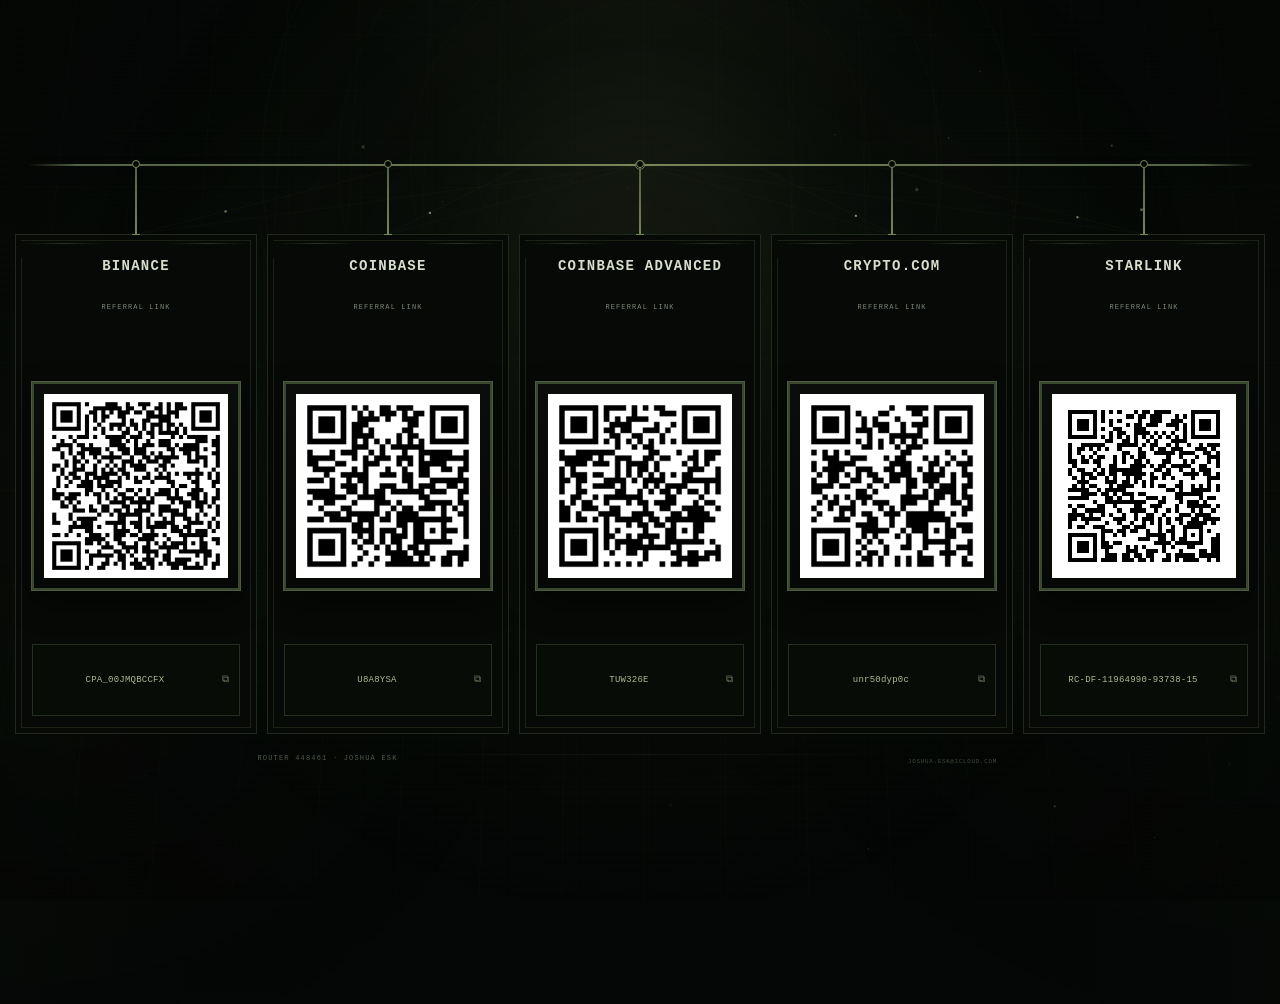
==== commit e13aa937: "Use single hub-anchored background layer" ====
--- a/index.html
+++ b/index.html
@@ -1 +1 @@
-<!doctype html><html lang="en"><head><meta charset="utf-8"><meta name="viewport" content="width=device-width,initial-scale=1,viewport-fit=cover"><meta name="theme-color" content="#050706"><meta name="description" content="ROUTER 448461 referral directory. Scan or click a provider card to open provider links; referral codes can be copied directly."><link rel="canonical" href="https://router448461.com/"><meta property="og:title" content="ROUTER 448461"><meta property="og:description" content="Referral directory for provider links and referral codes."><meta property="og:type" content="website"><meta property="og:url" content="https://router448461.com/"><meta property="og:image" content="/og-image.svg"><meta property="og:image:alt" content="ROUTER 448461 referral directory network"><meta name="twitter:card" content="summary_large_image"><meta name="twitter:title" content="ROUTER 448461"><meta name="twitter:description" content="Referral directory for provider links and referral codes."><meta name="twitter:image" content="/og-image.svg"><link rel="manifest" href="/site.webmanifest?v=20260823-1651"><link rel="stylesheet" href="/style.css?v=20260823-1651"><link rel="stylesheet" href="/advanced.css?v=20260823-1651"><link rel="icon" href="icon.svg?v=20260823-1651" type="image/svg+xml"><link rel="icon" href="icon-maskable.svg?v=20260823-1651" type="image/svg+xml" sizes="any"><link rel="apple-touch-icon" href="icon.svg?v=20260823-1651"><title>ROUTER 448461</title></head><body><div class="scene" aria-hidden="true"><canvas id="net"></canvas></div><div class="shell"><main class="main"><section class="network" aria-label="Referral network"><div class="trunk"></div><div class="hub"></div><div class="cards"><article class="card"><span class="branch"></span><div class="inner"><div class="name">BINANCE</div><div class="type">REFERRAL LINK</div><div class="qr-wrap"><a class="qrplate" href="https://www.binance.com/activity/referral-entry/CPA?ref=CPA_00JMQBCCFX&utm_medium=app_share_link_sms" target="_blank" rel="noopener noreferrer" aria-label="Open Binance referral"><img src="qr/binance.png?v=20260823-1651" alt="Binance referral QR"></a></div><button class="code" type="button" data-code="CPA_00JMQBCCFX" aria-label="Copy Binance referral code">CPA_00JMQBCCFX</button></div></article><article class="card"><span class="branch"></span><div class="inner"><div class="name">COINBASE</div><div class="type">REFERRAL LINK</div><div class="qr-wrap"><a class="qrplate" href="https://coinbase.com/join/U8A8YSA" target="_blank" rel="noopener noreferrer" aria-label="Open Coinbase referral"><img src="qr/coinbase.png?v=20260823-1651" alt="Coinbase referral QR"></a></div><button class="code" type="button" data-code="U8A8YSA" aria-label="Copy Coinbase referral code">U8A8YSA</button></div></article><article class="card"><span class="branch"></span><div class="inner"><div class="name">COINBASE ADVANCED</div><div class="type">REFERRAL LINK</div><div class="qr-wrap"><a class="qrplate" href="https://advanced.coinbase.com/join/TUW326E" target="_blank" rel="noopener noreferrer" aria-label="Open Coinbase Advanced referral"><img src="qr/coinbase-advanced.png?v=20260823-1651" alt="Coinbase Advanced QR"></a></div><button class="code" type="button" data-code="TUW326E" aria-label="Copy Coinbase Advanced referral code">TUW326E</button></div></article><article class="card"><span class="branch"></span><div class="inner"><div class="name">CRYPTO.COM</div><div class="type">REFERRAL LINK</div><div class="qr-wrap"><a class="qrplate" href="https://crypto.com/app/unr50dyp0c" target="_blank" rel="noopener noreferrer" aria-label="Open Crypto.com referral"><img src="qr/crypto-com.png?v=20260823-1651" alt="Crypto.com referral QR"></a></div><button class="code" type="button" data-code="unr50dyp0c" aria-label="Copy Crypto.com referral code">unr50dyp0c</button></div></article><article class="card"><span class="branch"></span><div class="inner"><div class="name">STARLINK</div><div class="type">REFERRAL LINK</div><div class="qr-wrap"><a class="qrplate" href="https://starlink.com/?referral=RC-DF-11964990-93738-15&app_source=share" target="_blank" rel="noopener noreferrer" aria-label="Open Starlink referral"><img src="qr/starlink.svg?v=20260823-1651" alt="Starlink referral QR"></a></div><button class="code" type="button" data-code="RC-DF-11964990-93738-15" aria-label="Copy Starlink referral code">RC-DF-11964990-93738-15</button></div></article></div></section><footer class="footer"><span>ROUTER 448461 · JOSHUA ESK</span><span>joshua.esk@icloud.com</span></footer></main></div><script src="/background.js?v=20260823-1651" defer></script><script src="/copy.js?v=20260823-1651" defer></script></body></html>+<!doctype html><html lang="en"><head><meta charset="utf-8"><meta name="viewport" content="width=device-width,initial-scale=1,viewport-fit=cover"><meta name="theme-color" content="#050706"><meta name="description" content="ROUTER 448461 referral directory. Scan or click a provider card to open provider links; referral codes can be copied directly."><link rel="canonical" href="https://router448461.com/"><meta property="og:title" content="ROUTER 448461"><meta property="og:description" content="Referral directory for provider links and referral codes."><meta property="og:type" content="website"><meta property="og:url" content="https://router448461.com/"><meta property="og:image" content="/og-image.svg"><meta property="og:image:alt" content="ROUTER 448461 referral directory network"><meta name="twitter:card" content="summary_large_image"><meta name="twitter:title" content="ROUTER 448461"><meta name="twitter:description" content="Referral directory for provider links and referral codes."><meta name="twitter:image" content="/og-image.svg"><link rel="manifest" href="/site.webmanifest?v=20260823-1732"><link rel="stylesheet" href="/style.css?v=20260823-1732"><link rel="stylesheet" href="/advanced.css?v=20260823-1732"><link rel="stylesheet" href="/alignment.css?v=20260823-1732"><link rel="icon" href="icon.svg?v=20260823-1732" type="image/svg+xml"><link rel="icon" href="icon-maskable.svg?v=20260823-1732" type="image/svg+xml" sizes="any"><link rel="apple-touch-icon" href="icon.svg?v=20260823-1732"><title>ROUTER 448461</title></head><body><div class="scene" aria-hidden="true"><canvas id="net"></canvas></div><div class="shell"><main class="main"><section class="network" aria-label="Referral network"><div class="trunk"></div><div class="hub"></div><div class="cards"><article class="card"><span class="branch"></span><div class="inner"><div class="name">BINANCE</div><div class="type">REFERRAL LINK</div><div class="qr-wrap"><a class="qrplate" href="https://www.binance.com/activity/referral-entry/CPA?ref=CPA_00JMQBCCFX&utm_medium=app_share_link_sms" target="_blank" rel="noopener noreferrer" aria-label="Open Binance referral"><img src="qr/binance.png?v=20260823-1732" alt="Binance referral QR"></a></div><button class="code" type="button" data-code="CPA_00JMQBCCFX" aria-label="Copy Binance referral code">CPA_00JMQBCCFX</button></div></article><article class="card"><span class="branch"></span><div class="inner"><div class="name">COINBASE</div><div class="type">REFERRAL LINK</div><div class="qr-wrap"><a class="qrplate" href="https://coinbase.com/join/U8A8YSA" target="_blank" rel="noopener noreferrer" aria-label="Open Coinbase referral"><img src="qr/coinbase.png?v=20260823-1732" alt="Coinbase referral QR"></a></div><button class="code" type="button" data-code="U8A8YSA" aria-label="Copy Coinbase referral code">U8A8YSA</button></div></article><article class="card"><span class="branch"></span><div class="inner"><div class="name">COINBASE ADVANCED</div><div class="type">REFERRAL LINK</div><div class="qr-wrap"><a class="qrplate" href="https://advanced.coinbase.com/join/TUW326E" target="_blank" rel="noopener noreferrer" aria-label="Open Coinbase Advanced referral"><img src="qr/coinbase-advanced.png?v=20260823-1732" alt="Coinbase Advanced QR"></a></div><button class="code" type="button" data-code="TUW326E" aria-label="Copy Coinbase Advanced referral code">TUW326E</button></div></article><article class="card"><span class="branch"></span><div class="inner"><div class="name">CRYPTO.COM</div><div class="type">REFERRAL LINK</div><div class="qr-wrap"><a class="qrplate" href="https://crypto.com/app/unr50dyp0c" target="_blank" rel="noopener noreferrer" aria-label="Open Crypto.com referral"><img src="qr/crypto-com.png?v=20260823-1732" alt="Crypto.com referral QR"></a></div><button class="code" type="button" data-code="unr50dyp0c" aria-label="Copy Crypto.com referral code">unr50dyp0c</button></div></article><article class="card"><span class="branch"></span><div class="inner"><div class="name">STARLINK</div><div class="type">REFERRAL LINK</div><div class="qr-wrap"><a class="qrplate" href="https://starlink.com/?referral=RC-DF-11964990-93738-15&app_source=share" target="_blank" rel="noopener noreferrer" aria-label="Open Starlink referral"><img src="qr/starlink.svg?v=20260823-1732" alt="Starlink referral QR"></a></div><button class="code" type="button" data-code="RC-DF-11964990-93738-15" aria-label="Copy Starlink referral code">RC-DF-11964990-93738-15</button></div></article></div></section><footer class="footer"><span>ROUTER 448461 · JOSHUA ESK</span><span>joshua.esk@icloud.com</span></footer></main></div><script src="/background.js?v=20260823-1732" defer></script><script src="/copy.js?v=20260823-1732" defer></script></body></html>
--- a/advanced.css
+++ b/advanced.css
@@ -1 +1 @@
-.main{position:relative;isolation:isolate}.main:before,.main:after{content:"";position:absolute;inset:-24vh -20vw;pointer-events:none;z-index:-1}.main:before{background:radial-gradient(circle at 50% 34%,rgba(111,132,79,.11) 0,rgba(71,88,52,.045) 20%,transparent 48%),radial-gradient(circle at 17% 62%,rgba(89,112,66,.045),transparent 34%),radial-gradient(circle at 83% 58%,rgba(89,112,66,.04),transparent 35%);filter:blur(8px);opacity:.9}.main:after{background:linear-gradient(90deg,transparent 0,rgba(92,113,70,.025) 12%,transparent 25%,transparent 75%,rgba(92,113,70,.025) 88%,transparent 100%),radial-gradient(circle at 50% 0,rgba(150,166,119,.045),transparent 22%);mix-blend-mode:screen}.scene:before,.scene:after{content:"";position:fixed;inset:0;pointer-events:none}.scene:before{z-index:1;background:radial-gradient(circle at 50% 38%,transparent 0,transparent 34%,rgba(65,84,47,.035) 50%,transparent 68%),repeating-linear-gradient(90deg,rgba(124,145,92,.018) 0,rgba(124,145,92,.018) 1px,transparent 1px,transparent 72px),repeating-linear-gradient(0deg,rgba(124,145,92,.013) 0,rgba(124,145,92,.013) 1px,transparent 1px,transparent 54px);mask-image:radial-gradient(circle at center,black 0,rgba(0,0,0,.88) 48%,transparent 88%);animation:fieldDrift 26s linear infinite}.scene:after{z-index:2;background:radial-gradient(circle at 50% 42%,transparent 0,transparent 48%,rgba(0,0,0,.18) 82%,rgba(0,0,0,.42) 100%),linear-gradient(180deg,transparent 0,rgba(100,124,75,.012) 48%,transparent 52%);background-size:auto,100% 8px}.card{will-change:transform,box-shadow,border-color;backdrop-filter:blur(3px);transform-style:preserve-3d}.card:after{transition:border-color .3s ease,opacity .3s ease}.card:before{animation:edgeFlicker 9s ease-in-out infinite}.card.proximity{transform:translateY(-2px) perspective(900px) rotateX(.35deg);border-color:#536347;box-shadow:0 15px 38px rgba(0,0,0,.4),0 0 26px rgba(86,104,64,.14)}.card.proximity .branch{filter:drop-shadow(0 0 5px rgba(120,132,90,.55))}.card.proximity .qrplate{border-color:#667653;box-shadow:0 0 0 1px #74805d,0 0 26px rgba(93,112,67,.2),0 14px 30px rgba(0,0,0,.48)}.card.proximity .code{border-color:#4f5e3e;background:rgba(15,20,12,.9)}.hub{position:absolute;left:50%;top:-4px;width:10px;height:10px;margin:0;transform:translateX(-50%);transition:transform .25s ease;filter:none;animation:none}.hub:before,.hub:after{display:none}.network:before{content:"";position:absolute;left:50%;top:-109px;width:220px;height:220px;transform:translateX(-50%);border:1px solid rgba(108,129,77,.045);border-radius:50%;box-shadow:0 0 0 24px rgba(87,103,64,.014),0 0 0 48px rgba(87,103,64,.009),0 0 0 84px rgba(87,103,64,.006);pointer-events:none;animation:ringBreathe 8s ease-in-out infinite}.network:after{content:"";position:absolute;left:50%;top:0px;width:2px;height:2px;transform:translate(-50%,-50%);background:#b6c99a;border-radius:50%;pointer-events:none}.network:has(.card.proximity) .hub{transform:translateX(-50%) scale(1.08)}.cards:focus-within .card:not(:focus-within){opacity:.72}.card:nth-child(1) .inner{clip-path:polygon(0 0,100% 0,100% 96%,96% 100%,0 100%)}.card:nth-child(2) .inner{clip-path:polygon(0 0,96% 0,100% 4%,100% 100%,0 100%)}.card:nth-child(3) .inner{clip-path:polygon(0 0,100% 0,96% 4%,96% 96%,100% 100%,0 100%)}.card:nth-child(4) .inner{clip-path:polygon(4% 0,100% 0,100% 100%,0 100%,0 4%)}.card:nth-child(5) .inner{clip-path:polygon(0 0,100% 0,100% 100%,4% 100%,0 96%)}.branch{left:50%;width:2px;transform:translateX(-50%)}.branch:after{left:50%;top:-5px;width:8px;height:8px;transform:translateX(-50%);box-sizing:border-box}.branch:before{left:50%;bottom:-2px;width:8px;height:2px;transform:translateX(-50%)}.qrplate{overflow:hidden;position:relative;background:linear-gradient(180deg,rgba(255,255,255,.018),rgba(0,0,0,.06))}.qrplate:before,.qrplate:after{animation:cornerPulse 4.5s ease-in-out infinite}.qrplate img{position:relative;z-index:1}.qrplate::after{content:"";position:absolute;left:8%;right:8%;top:-20%;height:1px;background:rgba(173,193,137,.18);box-shadow:0 0 10px rgba(126,151,92,.14);animation:qrSweep 5.5s ease-in-out infinite;pointer-events:none;z-index:2}.code{transition:border-color .25s ease,color .25s ease,background .25s ease,box-shadow .25s ease,transform .25s ease}.code:hover,.code:focus-visible{box-shadow:inset 0 0 18px rgba(86,108,65,.06),0 0 14px rgba(86,108,65,.06);transform:translateY(-1px)}.qrplate:focus-visible,.code:focus-visible{outline:1px solid var(--field);outline-offset:3px}.footer{opacity:.92}.footer:before{content:"";position:absolute;left:50%;width:min(520px,45vw);height:1px;transform:translateX(-50%);background:linear-gradient(90deg,transparent,rgba(92,109,70,.15),transparent);margin-top:-9px}.footer span:first-child{display:block;width:100%;text-align:center}.footer span:last-child{display:block;width:100%;margin-top:6px;text-align:center;font-size:.84em;letter-spacing:.12em;color:#46513f}.main{filter:drop-shadow(0 0 14px rgba(64,80,47,.03))}@keyframes edgeFlicker{0%,100%{opacity:.42}48%{opacity:.54}52%{opacity:.44}78%{opacity:.5}}@keyframes ringBreathe{0%,100%{transform:translateX(-50%) scale(.97);opacity:.5}50%{transform:translateX(-50%) scale(1.02);opacity:.72}}@keyframes cornerPulse{0%,100%{opacity:.68}50%{opacity:1}}@keyframes qrSweep{0%,18%{top:-18%;opacity:0}30%{opacity:.18}68%{top:118%;opacity:.1}80%,100%{top:118%;opacity:0}}@keyframes fieldDrift{0%{transform:translate3d(0,0,0) scale(1)}50%{transform:translate3d(-18px,10px,0) scale(1.015)}100%{transform:translate3d(0,0,0) scale(1)}}@media(max-width:920px){.main:before{inset:-12vh -28vw}.network:before{width:180px;height:180px;top:-89px}.footer:before{width:38vw}}@media(max-width:600px){.main:before{inset:-8vh -58vw}.network:before{width:150px;height:150px;top:-79px}.footer:before{width:62vw}.card.proximity{transform:translateY(-1px)}.qrplate::after{animation-duration:7s}}@media(prefers-reduced-motion:reduce){.card.proximity{transform:none}.network:has(.card.proximity) .hub{transform:translateX(-50%)}.network:before,.card:before,.qrplate:before,.qrplate:after,.scene:before{animation:none}.main:before,.main:after{filter:none}}+.main{position:relative;isolation:isolate}.main:before,.main:after{content:"";position:absolute;inset:-24vh -20vw;pointer-events:none;z-index:-1}.main:before{background:radial-gradient(circle at 50% 34%,rgba(111,132,79,.11) 0,rgba(71,88,52,.045) 20%,transparent 48%),radial-gradient(circle at 17% 62%,rgba(89,112,66,.045),transparent 34%),radial-gradient(circle at 83% 58%,rgba(89,112,66,.04),transparent 35%);filter:blur(8px);opacity:.9}.main:after{background:linear-gradient(90deg,transparent 0,rgba(92,113,70,.025) 12%,transparent 25%,transparent 75%,rgba(92,113,70,.025) 88%,transparent 100%),radial-gradient(circle at 50% 0,rgba(150,166,119,.045),transparent 22%);mix-blend-mode:screen}.scene:before,.scene:after{content:"";position:fixed;inset:0;pointer-events:none}.scene:before{z-index:1;background:radial-gradient(circle at 50% 38%,transparent 0,transparent 34%,rgba(65,84,47,.035) 50%,transparent 68%),repeating-linear-gradient(90deg,rgba(124,145,92,.018) 0,rgba(124,145,92,.018) 1px,transparent 1px,transparent 72px),repeating-linear-gradient(0deg,rgba(124,145,92,.013) 0,rgba(124,145,92,.013) 1px,transparent 1px,transparent 54px);mask-image:radial-gradient(circle at center,black 0,rgba(0,0,0,.88) 48%,transparent 88%);animation:none}.scene:after{z-index:2;background:radial-gradient(circle at 50% 42%,transparent 0,transparent 48%,rgba(0,0,0,.18) 82%,rgba(0,0,0,.42) 100%),linear-gradient(180deg,transparent 0,rgba(100,124,75,.012) 48%,transparent 52%);background-size:auto,100% 8px}.card{will-change:transform,box-shadow,border-color;backdrop-filter:blur(3px);transform-style:preserve-3d}.card:after{transition:border-color .3s ease,opacity .3s ease}.card:before{animation:edgeFlicker 9s ease-in-out infinite}.card.proximity{transform:translateY(-2px) perspective(900px) rotateX(.35deg);border-color:#536347;box-shadow:0 15px 38px rgba(0,0,0,.4),0 0 26px rgba(86,104,64,.14)}.card.proximity .branch{filter:drop-shadow(0 0 5px rgba(120,132,90,.55))}.card.proximity .qrplate{border-color:#667653;box-shadow:0 0 0 1px #74805d,0 0 26px rgba(93,112,67,.2),0 14px 30px rgba(0,0,0,.48)}.card.proximity .code{border-color:#4f5e3e;background:rgba(15,20,12,.9)}.hub{position:absolute;left:50%;top:-4px;width:10px;height:10px;margin:0;transform:translateX(-50%);transition:transform .25s ease;filter:none;animation:none}.hub:before,.hub:after{display:none}.network:before{content:"";position:absolute;left:50%;top:-114px;width:220px;height:220px;transform:translate(-50%,0);transform-origin:50% 50%;border:1px solid rgba(108,129,77,.045);border-radius:50%;box-shadow:0 0 0 24px rgba(87,103,64,.014),0 0 0 48px rgba(87,103,64,.009),0 0 0 84px rgba(87,103,64,.006);pointer-events:none;animation:ringPulse 8s ease-in-out infinite}.network:after{content:"";position:absolute;left:50%;top:0;width:2px;height:2px;transform:translate(-50%,-50%);background:#b6c99a;border-radius:50%;pointer-events:none}.network:has(.card.proximity) .hub{transform:translateX(-50%) scale(1.08)}.cards:focus-within .card:not(:focus-within){opacity:.72}.card:nth-child(1) .inner{clip-path:polygon(0 0,100% 0,100% 96%,96% 100%,0 100%)}.card:nth-child(2) .inner{clip-path:polygon(0 0,96% 0,100% 4%,100% 100%,0 100%)}.card:nth-child(3) .inner{clip-path:polygon(0 0,100% 0,96% 4%,96% 96%,100% 100%,0 100%)}.card:nth-child(4) .inner{clip-path:polygon(4% 0,100% 0,100% 100%,0 100%,0 4%)}.card:nth-child(5) .inner{clip-path:polygon(0 0,100% 0,100% 100%,4% 100%,0 96%)}.branch{left:50%;width:2px;transform:translateX(-50%)}.branch:after{left:50%;top:-5px;width:8px;height:8px;transform:translateX(-50%);box-sizing:border-box}.branch:before{left:50%;bottom:-2px;width:8px;height:2px;transform:translateX(-50%)}.qrplate{overflow:hidden;position:relative;background:linear-gradient(180deg,rgba(255,255,255,.018),rgba(0,0,0,.06))}.qrplate:before,.qrplate:after{animation:cornerPulse 4.5s ease-in-out infinite}.qrplate img{position:relative;z-index:1}.qrplate::after{content:"";position:absolute;left:8%;right:8%;top:-20%;height:1px;background:rgba(173,193,137,.18);box-shadow:0 0 10px rgba(126,151,92,.14);animation:qrSweep 5.5s ease-in-out infinite;pointer-events:none;z-index:2}.code{transition:border-color .25s ease,color .25s ease,background .25s ease,box-shadow .25s ease,transform .25s ease}.code:hover,.code:focus-visible{box-shadow:inset 0 0 18px rgba(86,108,65,.06),0 0 14px rgba(86,108,65,.06);transform:translateY(-1px)}.qrplate:focus-visible,.code:focus-visible{outline:1px solid var(--field);outline-offset:3px}.footer{opacity:.92}.footer:before{content:"";position:absolute;left:50%;width:min(520px,45vw);height:1px;transform:translateX(-50%);background:linear-gradient(90deg,transparent,rgba(92,109,70,.15),transparent);margin-top:-9px}.footer span:first-child{display:block;width:100%;text-align:center}.footer span:last-child{display:block;width:100%;margin-top:6px;text-align:center;font-size:.84em;letter-spacing:.12em;color:#46513f}.main{filter:drop-shadow(0 0 14px rgba(64,80,47,.03))}@keyframes edgeFlicker{0%,100%{opacity:.42}48%{opacity:.54}52%{opacity:.44}78%{opacity:.5}}@keyframes ringPulse{0%,100%{opacity:.42}50%{opacity:.78}}@keyframes cornerPulse{0%,100%{opacity:.68}50%{opacity:1}}@keyframes qrSweep{0%,18%{top:-18%;opacity:0}30%{opacity:.18}68%{top:118%;opacity:.1}80%,100%{top:118%;opacity:0}}@media(max-width:920px){.main:before{inset:-12vh -28vw}.network:before{width:180px;height:180px;top:-94px}.footer:before{width:38vw}}@media(max-width:600px){.main:before{inset:-8vh -58vw}.network:before{width:150px;height:150px;top:-84px}.footer:before{width:62vw}.card.proximity{transform:translateY(-1px)}.qrplate::after{animation-duration:7s}}@media(prefers-reduced-motion:reduce){.card.proximity{transform:none}.network:has(.card.proximity) .hub{transform:translateX(-50%)}.network:before,.card:before,.qrplate:before,.qrplate:after{animation:none}.main:before,.main:after{filter:none}}
--- a/alignment.css
+++ b/alignment.css
@@ -0,0 +1 @@
+.network:before,.network:after{display:none!important}
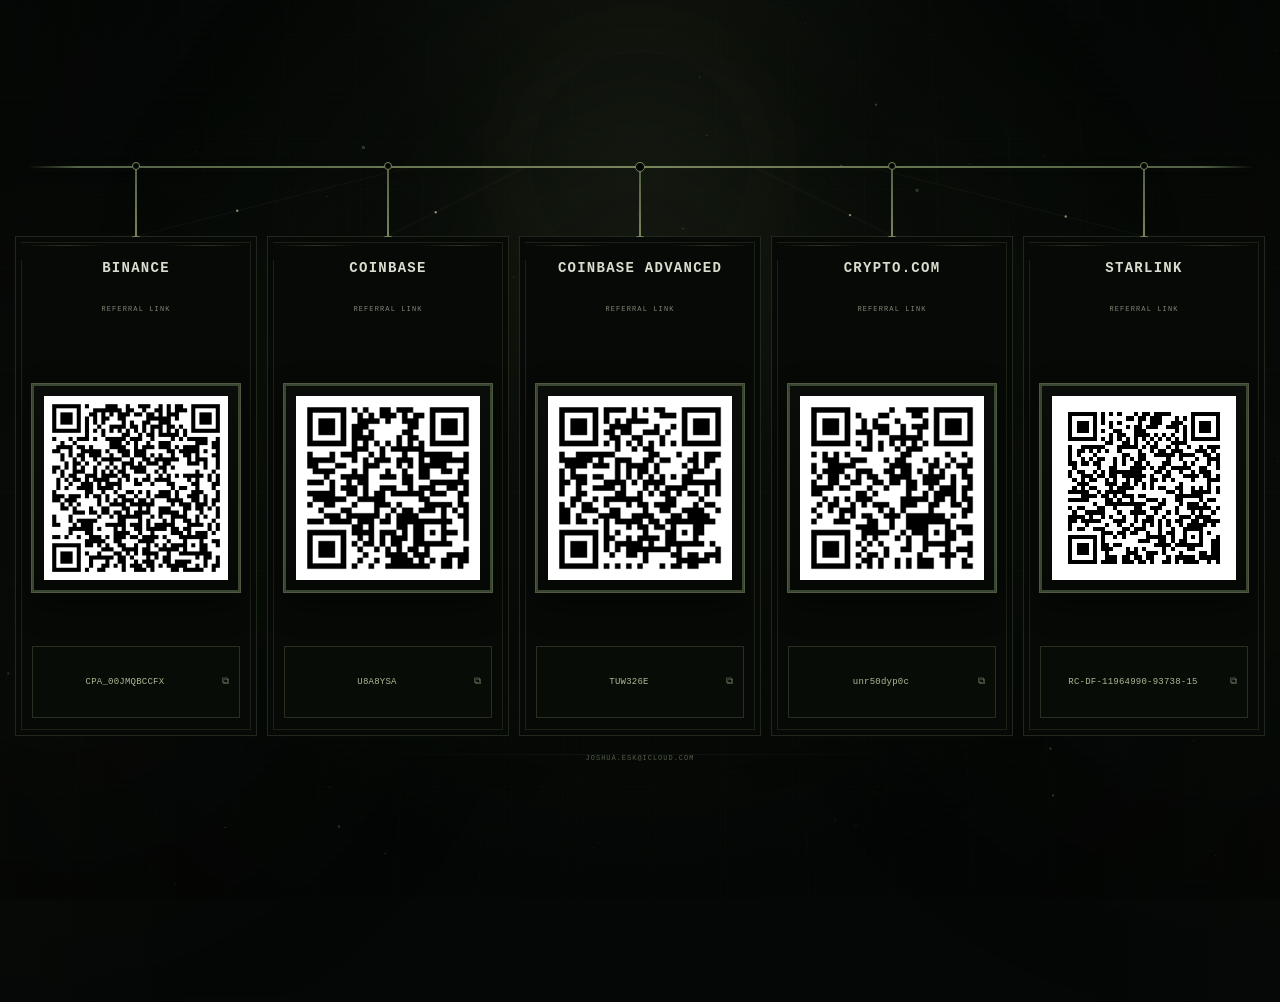
==== commit 500f37e6: "Simplify footer to centered contact email and refresh assets" ====
--- a/index.html
+++ b/index.html
@@ -1 +1 @@
-<!doctype html><html lang="en"><head><meta charset="utf-8"><meta name="viewport" content="width=device-width,initial-scale=1,viewport-fit=cover"><meta name="theme-color" content="#050706"><meta name="description" content="ROUTER 448461 referral directory. Scan or click a provider card to open provider links; referral codes can be copied directly."><link rel="canonical" href="https://router448461.com/"><meta property="og:title" content="ROUTER 448461"><meta property="og:description" content="Referral directory for provider links and referral codes."><meta property="og:type" content="website"><meta property="og:url" content="https://router448461.com/"><meta property="og:image" content="/og-image.svg"><meta property="og:image:alt" content="ROUTER 448461 referral directory network"><meta name="twitter:card" content="summary_large_image"><meta name="twitter:title" content="ROUTER 448461"><meta name="twitter:description" content="Referral directory for provider links and referral codes."><meta name="twitter:image" content="/og-image.svg"><link rel="manifest" href="/site.webmanifest?v=20260823-1732"><link rel="stylesheet" href="/style.css?v=20260823-1732"><link rel="stylesheet" href="/advanced.css?v=20260823-1732"><link rel="stylesheet" href="/alignment.css?v=20260823-1732"><link rel="icon" href="icon.svg?v=20260823-1732" type="image/svg+xml"><link rel="icon" href="icon-maskable.svg?v=20260823-1732" type="image/svg+xml" sizes="any"><link rel="apple-touch-icon" href="icon.svg?v=20260823-1732"><title>ROUTER 448461</title></head><body><div class="scene" aria-hidden="true"><canvas id="net"></canvas></div><div class="shell"><main class="main"><section class="network" aria-label="Referral network"><div class="trunk"></div><div class="hub"></div><div class="cards"><article class="card"><span class="branch"></span><div class="inner"><div class="name">BINANCE</div><div class="type">REFERRAL LINK</div><div class="qr-wrap"><a class="qrplate" href="https://www.binance.com/activity/referral-entry/CPA?ref=CPA_00JMQBCCFX&utm_medium=app_share_link_sms" target="_blank" rel="noopener noreferrer" aria-label="Open Binance referral"><img src="qr/binance.png?v=20260823-1732" alt="Binance referral QR"></a></div><button class="code" type="button" data-code="CPA_00JMQBCCFX" aria-label="Copy Binance referral code">CPA_00JMQBCCFX</button></div></article><article class="card"><span class="branch"></span><div class="inner"><div class="name">COINBASE</div><div class="type">REFERRAL LINK</div><div class="qr-wrap"><a class="qrplate" href="https://coinbase.com/join/U8A8YSA" target="_blank" rel="noopener noreferrer" aria-label="Open Coinbase referral"><img src="qr/coinbase.png?v=20260823-1732" alt="Coinbase referral QR"></a></div><button class="code" type="button" data-code="U8A8YSA" aria-label="Copy Coinbase referral code">U8A8YSA</button></div></article><article class="card"><span class="branch"></span><div class="inner"><div class="name">COINBASE ADVANCED</div><div class="type">REFERRAL LINK</div><div class="qr-wrap"><a class="qrplate" href="https://advanced.coinbase.com/join/TUW326E" target="_blank" rel="noopener noreferrer" aria-label="Open Coinbase Advanced referral"><img src="qr/coinbase-advanced.png?v=20260823-1732" alt="Coinbase Advanced QR"></a></div><button class="code" type="button" data-code="TUW326E" aria-label="Copy Coinbase Advanced referral code">TUW326E</button></div></article><article class="card"><span class="branch"></span><div class="inner"><div class="name">CRYPTO.COM</div><div class="type">REFERRAL LINK</div><div class="qr-wrap"><a class="qrplate" href="https://crypto.com/app/unr50dyp0c" target="_blank" rel="noopener noreferrer" aria-label="Open Crypto.com referral"><img src="qr/crypto-com.png?v=20260823-1732" alt="Crypto.com referral QR"></a></div><button class="code" type="button" data-code="unr50dyp0c" aria-label="Copy Crypto.com referral code">unr50dyp0c</button></div></article><article class="card"><span class="branch"></span><div class="inner"><div class="name">STARLINK</div><div class="type">REFERRAL LINK</div><div class="qr-wrap"><a class="qrplate" href="https://starlink.com/?referral=RC-DF-11964990-93738-15&app_source=share" target="_blank" rel="noopener noreferrer" aria-label="Open Starlink referral"><img src="qr/starlink.svg?v=20260823-1732" alt="Starlink referral QR"></a></div><button class="code" type="button" data-code="RC-DF-11964990-93738-15" aria-label="Copy Starlink referral code">RC-DF-11964990-93738-15</button></div></article></div></section><footer class="footer"><span>ROUTER 448461 · JOSHUA ESK</span><span>joshua.esk@icloud.com</span></footer></main></div><script src="/background.js?v=20260823-1732" defer></script><script src="/copy.js?v=20260823-1732" defer></script></body></html>+<!doctype html><html lang="en"><head><meta charset="utf-8"><meta name="viewport" content="width=device-width,initial-scale=1,viewport-fit=cover"><meta name="theme-color" content="#050706"><meta name="description" content="ROUTER 448461 referral directory. Scan or click a provider card to open provider links; referral codes can be copied directly."><link rel="canonical" href="https://router448461.com/"><meta property="og:title" content="ROUTER 448461"><meta property="og:description" content="Referral directory for provider links and referral codes."><meta property="og:type" content="website"><meta property="og:url" content="https://router448461.com/"><meta property="og:image" content="/og-image.svg"><meta property="og:image:alt" content="ROUTER 448461 referral directory network"><meta name="twitter:card" content="summary_large_image"><meta name="twitter:title" content="ROUTER 448461"><meta name="twitter:description" content="Referral directory for provider links and referral codes."><meta name="twitter:image" content="/og-image.svg"><link rel="manifest" href="/site.webmanifest?v=20260823-1818"><link rel="stylesheet" href="/style.css?v=20260823-1818"><link rel="stylesheet" href="/advanced.css?v=20260823-1818"><link rel="stylesheet" href="/alignment.css?v=20260823-1818"><link rel="icon" href="icon.svg?v=20260823-1818" type="image/svg+xml"><link rel="icon" href="icon-maskable.svg?v=20260823-1818" type="image/svg+xml" sizes="any"><link rel="apple-touch-icon" href="icon.svg?v=20260823-1818"><title>ROUTER 448461</title></head><body><div class="scene" aria-hidden="true"><canvas id="net"></canvas></div><div class="shell"><main class="main"><section class="network" aria-label="Referral network"><div class="trunk"></div><div class="hub"></div><div class="cards"><article class="card"><span class="branch"></span><div class="inner"><div class="name">BINANCE</div><div class="type">REFERRAL LINK</div><div class="qr-wrap"><a class="qrplate" href="https://www.binance.com/activity/referral-entry/CPA?ref=CPA_00JMQBCCFX&utm_medium=app_share_link_sms" target="_blank" rel="noopener noreferrer" aria-label="Open Binance referral"><img src="qr/binance.png?v=20260823-1818" alt="Binance referral QR"></a></div><button class="code" type="button" data-code="CPA_00JMQBCCFX" aria-label="Copy Binance referral code">CPA_00JMQBCCFX</button></div></article><article class="card"><span class="branch"></span><div class="inner"><div class="name">COINBASE</div><div class="type">REFERRAL LINK</div><div class="qr-wrap"><a class="qrplate" href="https://coinbase.com/join/U8A8YSA" target="_blank" rel="noopener noreferrer" aria-label="Open Coinbase referral"><img src="qr/coinbase.png?v=20260823-1818" alt="Coinbase referral QR"></a></div><button class="code" type="button" data-code="U8A8YSA" aria-label="Copy Coinbase referral code">U8A8YSA</button></div></article><article class="card"><span class="branch"></span><div class="inner"><div class="name">COINBASE ADVANCED</div><div class="type">REFERRAL LINK</div><div class="qr-wrap"><a class="qrplate" href="https://advanced.coinbase.com/join/TUW326E" target="_blank" rel="noopener noreferrer" aria-label="Open Coinbase Advanced referral"><img src="qr/coinbase-advanced.png?v=20260823-1818" alt="Coinbase Advanced QR"></a></div><button class="code" type="button" data-code="TUW326E" aria-label="Copy Coinbase Advanced referral code">TUW326E</button></div></article><article class="card"><span class="branch"></span><div class="inner"><div class="name">CRYPTO.COM</div><div class="type">REFERRAL LINK</div><div class="qr-wrap"><a class="qrplate" href="https://crypto.com/app/unr50dyp0c" target="_blank" rel="noopener noreferrer" aria-label="Open Crypto.com referral"><img src="qr/crypto-com.png?v=20260823-1818" alt="Crypto.com referral QR"></a></div><button class="code" type="button" data-code="unr50dyp0c" aria-label="Copy Crypto.com referral code">unr50dyp0c</button></div></article><article class="card"><span class="branch"></span><div class="inner"><div class="name">STARLINK</div><div class="type">REFERRAL LINK</div><div class="qr-wrap"><a class="qrplate" href="https://starlink.com/?referral=RC-DF-11964990-93738-15&app_source=share" target="_blank" rel="noopener noreferrer" aria-label="Open Starlink referral"><img src="qr/starlink.svg?v=20260823-1818" alt="Starlink referral QR"></a></div><button class="code" type="button" data-code="RC-DF-11964990-93738-15" aria-label="Copy Starlink referral code">RC-DF-11964990-93738-15</button></div></article></div></section><footer class="footer"><span>joshua.esk@icloud.com</span></footer></main></div><script src="/background.js?v=20260823-1818" defer></script><script src="/copy.js?v=20260823-1818" defer></script></body></html>
--- a/alignment.css
+++ b/alignment.css
@@ -1 +1 @@
-.network:before,.network:after{display:none!important}
+.network:before{display:block!important;content:"";position:absolute;left:50%;top:-4px;width:220px;height:220px;transform:translate(-50%,-50%);border:1px solid rgba(108,129,77,.06);border-radius:50%;box-shadow:0 0 0 24px rgba(87,103,64,.012),0 0 0 48px rgba(87,103,64,.008);pointer-events:none;animation:ringPulse 8s ease-in-out infinite;z-index:0}.network:after{display:none!important}@keyframes ringPulse{0%,100%{opacity:.38}50%{opacity:.62}}.trunk,.branch{border-radius:999px}.branch:before,.branch:after{border-radius:999px}.hub{z-index:3}.inner,.cards{position:relative;z-index:2}.footer{position:relative;text-align:center!important}.footer span{display:block!important;width:100%!important;text-align:center!important}.footer span:first-child{display:none!important}.footer span:last-child{display:block!important;margin-top:0!important;font-size:7px!important;letter-spacing:.14em!important;color:#59634f!important}
